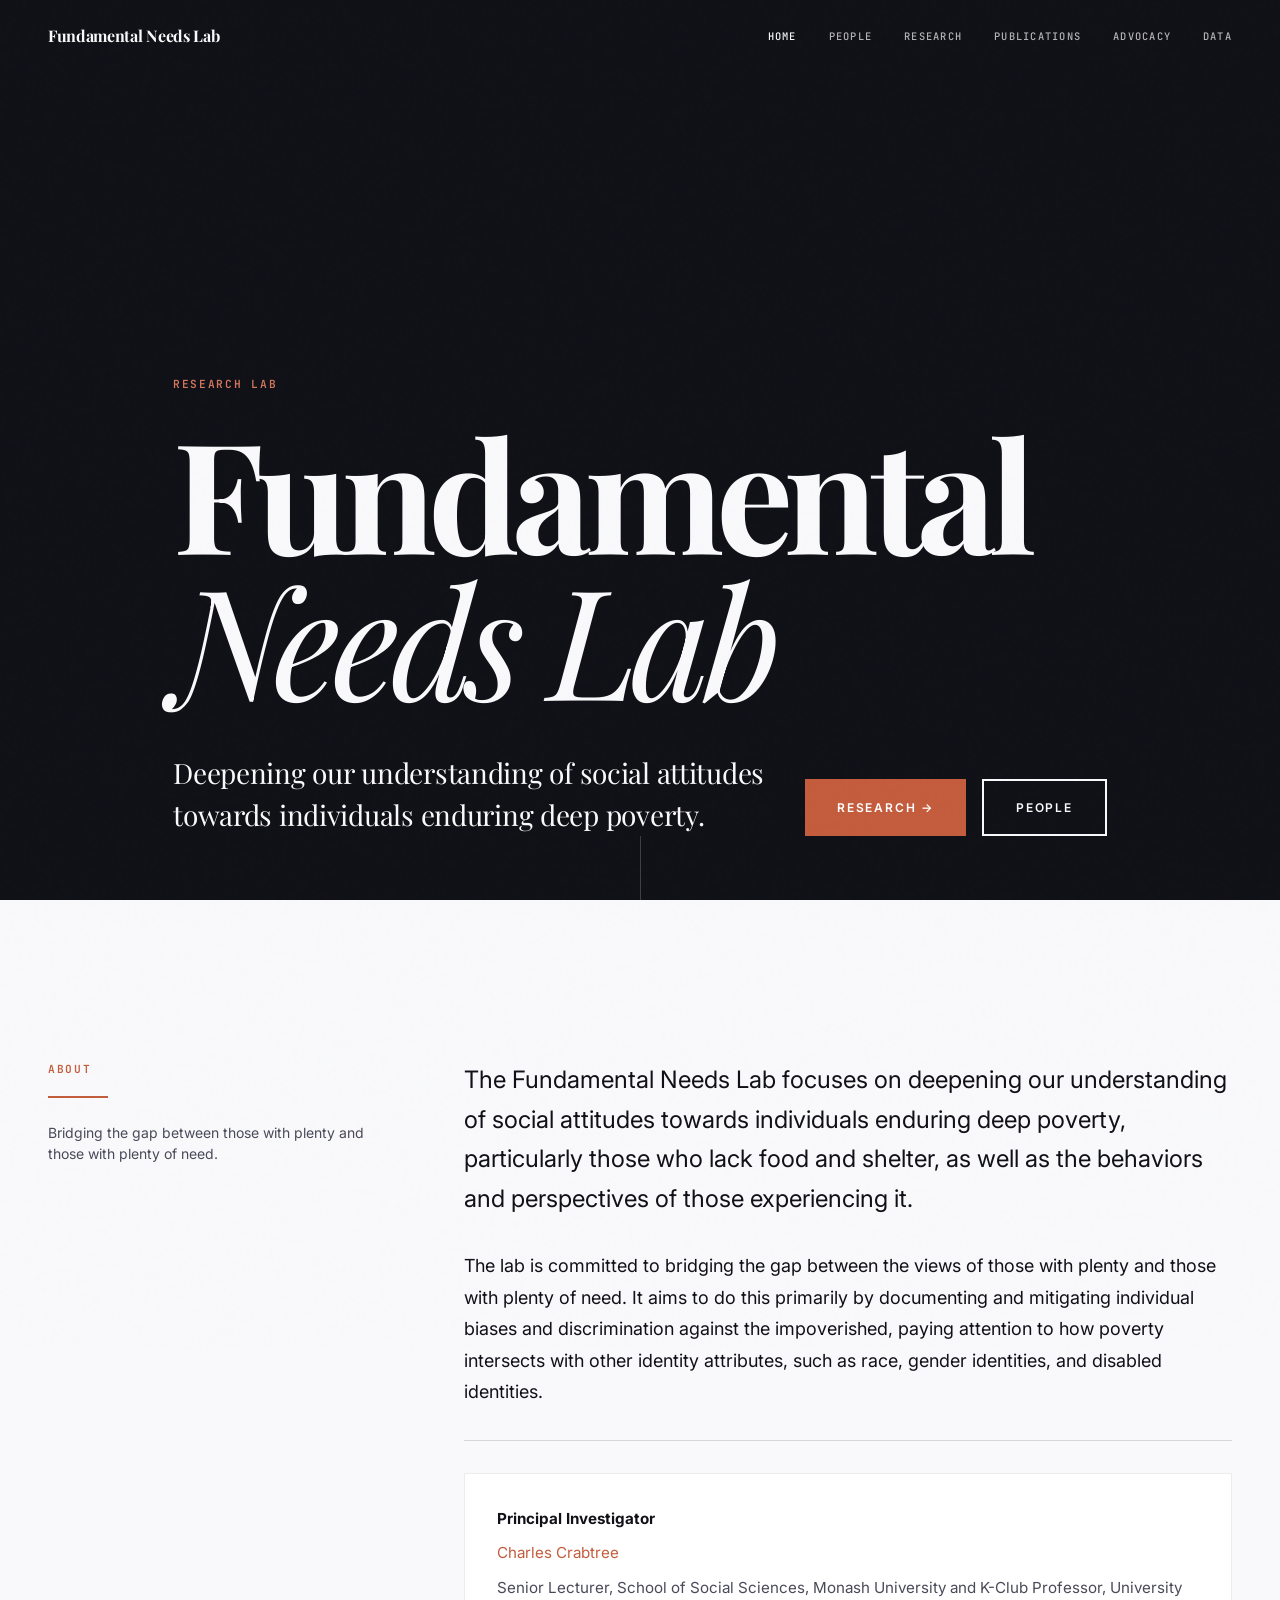
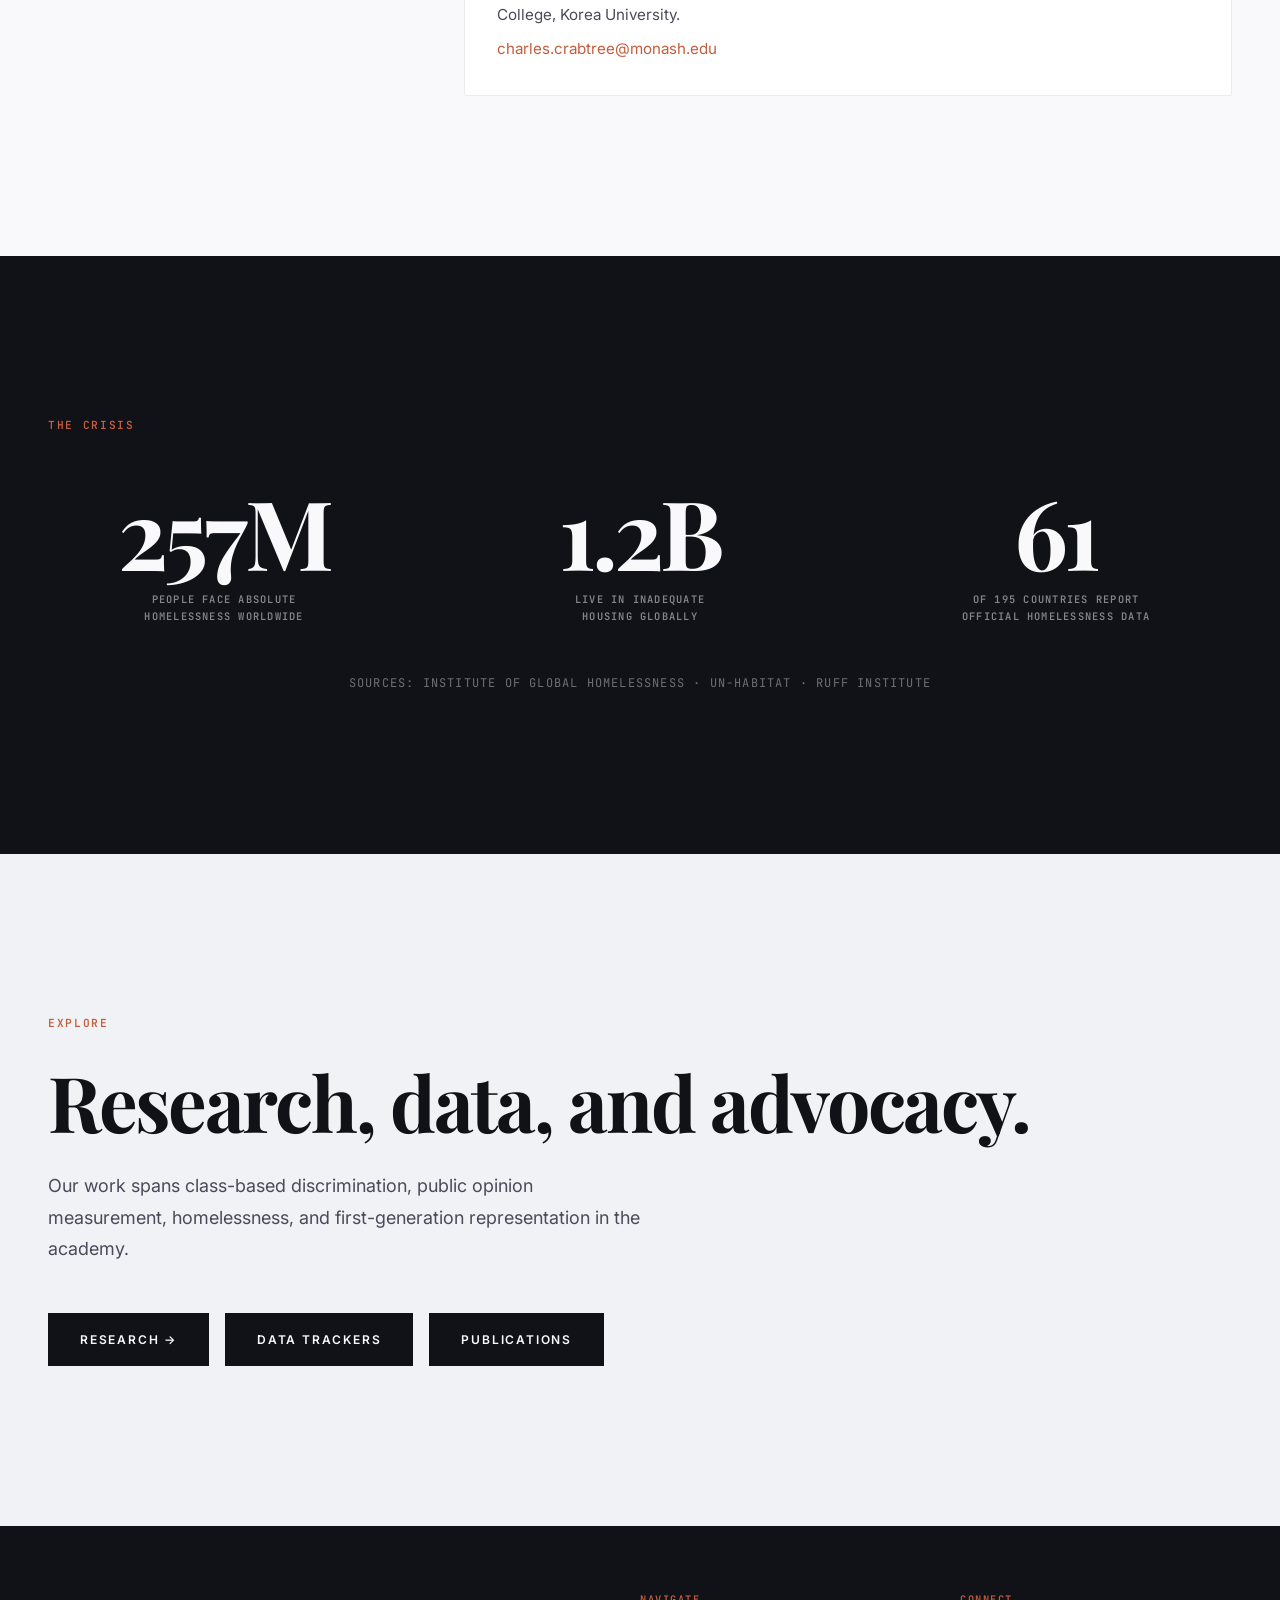
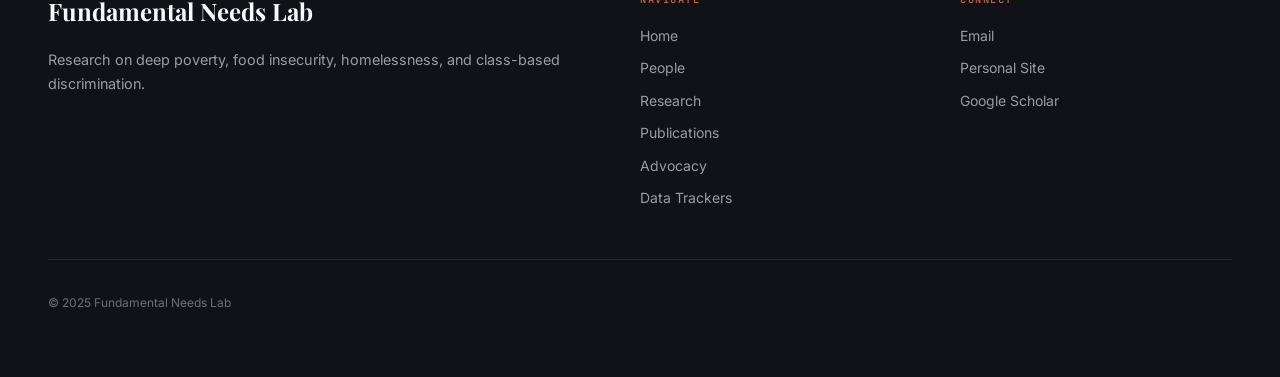
==== index.html @ 330f345f "Add interactive, experiential Readymag-style behavior Interactions: - Hero mouse parallax: title tex" ====
<!DOCTYPE html>
<html lang="en">
<head>
    <meta charset="UTF-8">
    <meta name="viewport" content="width=device-width, initial-scale=1.0">
    <title>Fundamental Needs Lab</title>
    <meta name="description" content="The Fundamental Needs Lab studies social attitudes towards individuals enduring deep poverty, focusing on food insecurity, homelessness, and class-based discrimination.">
    <meta property="og:title" content="Fundamental Needs Lab">
    <meta property="og:description" content="Research on deep poverty, food insecurity, homelessness, and class-based discrimination.">
    <meta property="og:type" content="website">
    <link rel="preconnect" href="https://fonts.googleapis.com">
    <link rel="preconnect" href="https://fonts.gstatic.com" crossorigin>
    <link href="https://fonts.googleapis.com/css2?family=Inter:wght@400;500;600;700&family=JetBrains+Mono:wght@400;500;600&family=Playfair+Display:ital,wght@0,400;0,500;0,600;0,700;1,400;1,700&display=swap" rel="stylesheet">
    <link rel="stylesheet" href="styles.css?v=4">
</head>
<body>
    <div class="scroll-progress"></div>
    <div class="grain-overlay" aria-hidden="true"></div>

    <nav class="nav nav--transparent">
        <div class="nav-inner">
            <a href="index.html" class="nav-logo">Fundamental Needs Lab</a>
            <div class="nav-links">
                <a href="index.html" class="nav-link">Home</a>
                <a href="people.html" class="nav-link">People</a>
                <a href="research.html" class="nav-link">Research</a>
                <a href="publications.html" class="nav-link">Publications</a>
                <a href="advocacy.html" class="nav-link">Advocacy</a>
                <a href="data.html" class="nav-link">Data</a>
            </div>
            <button class="nav-toggle" aria-label="Toggle navigation">
                <span></span><span></span><span></span>
            </button>
        </div>
    </nav>

    <div class="mobile-menu" aria-hidden="true">
        <button class="mobile-menu-close" aria-label="Close menu">
            <svg width="28" height="28" viewBox="0 0 24 24" fill="none" stroke="currentColor" stroke-width="2"><path d="M18 6L6 18M6 6l12 12"/></svg>
        </button>
        <a href="index.html">Home</a>
        <a href="people.html">People</a>
        <a href="research.html">Research</a>
        <a href="publications.html">Publications</a>
        <a href="advocacy.html">Advocacy</a>
        <a href="data.html">Data</a>
    </div>

    <!-- ========== HERO — FULL VIEWPORT DARK ========== -->
    <section class="hero-dark">
        <div class="mc-container">
            <p class="editorial-label">Research Lab</p>
            <h1>
                <span class="editorial-mega" style="display:block;">Fundamental</span>
                <span class="editorial-mega italic" style="display:block;">Needs Lab</span>
            </h1>
            <div class="hero-bottom">
                <p class="editorial-subhead word-reveal">Deepening our understanding of social attitudes towards individuals enduring deep poverty.</p>
                <div class="hero-cta-group">
                    <a href="research.html" class="btn-primary" data-magnetic>Research →</a>
                    <a href="people.html" class="btn-outline-light" data-magnetic>People</a>
                </div>
            </div>
        </div>
        <div class="hero-scroll-line"></div>
    </section>

    <!-- ========== ABOUT ========== -->
    <section class="section-light">
        <div class="mc-container">
            <div class="grid-12">
                <div class="col-4 fade-in">
                    <p class="editorial-label" style="color: var(--terracotta); margin-bottom: 1rem;">About</p>
                    <hr class="editorial-rule-accent" style="margin-bottom: 1.5rem;">
                    <p class="editorial-caption">Bridging the gap between those with plenty and those with plenty of need.</p>
                </div>
                <div class="col-8">
                    <div class="fade-in fade-in-d1">
                        <p class="editorial-body-lg" style="margin-bottom: 2rem;">The Fundamental Needs Lab focuses on deepening our understanding of social attitudes towards individuals enduring deep poverty, particularly those who lack food and shelter, as well as the behaviors and perspectives of those experiencing it.</p>
                    </div>
                    <div class="fade-in fade-in-d2">
                        <p class="editorial-body" style="margin-bottom: 2rem;">The lab is committed to bridging the gap between the views of those with plenty and those with plenty of need. It aims to do this primarily by documenting and mitigating individual biases and discrimination against the impoverished, paying attention to how poverty intersects with other identity attributes, such as race, gender identities, and disabled identities.</p>
                    </div>
                    <div class="fade-in fade-in-d3">
                        <hr class="editorial-rule" style="margin: 2rem 0;">
                    </div>
                    <div class="fade-in fade-in-d3">
                        <div class="contact-card">
                            <p><strong>Principal Investigator</strong></p>
                            <p><a href="https://charlescrabtree.org">Charles Crabtree</a></p>
                            <p>Senior Lecturer, School of Social Sciences, Monash University and K-Club Professor, University College, Korea University.</p>
                            <p style="margin-bottom:0;"><a href="mailto:charles.crabtree@monash.edu">charles.crabtree@monash.edu</a></p>
                        </div>
                    </div>
                </div>
            </div>
        </div>
    </section>

    <!-- ========== THE CRISIS — STATS BANNER ========== -->
    <section class="section-dark">
        <div class="mc-container">
            <div class="fade-in">
                <p class="editorial-label" style="color: var(--terracotta); margin-bottom: 3rem;">The Crisis</p>
            </div>
            <div class="stats-banner">
                <div class="stat-item fade-in">
                    <div class="stat-number" data-counter="330" data-suffix="M">0</div>
                    <div class="stat-label">People face absolute<br>homelessness worldwide</div>
                </div>
                <div class="stat-item fade-in fade-in-d1">
                    <div class="stat-number" data-counter="1.6" data-suffix="B">0</div>
                    <div class="stat-label">Live in inadequate<br>housing globally</div>
                </div>
                <div class="stat-item fade-in fade-in-d2">
                    <div class="stat-number" data-counter="78" data-suffix="">0</div>
                    <div class="stat-label">Of 195 countries report<br>official homelessness data</div>
                </div>
            </div>
            <div class="fade-in fade-in-d3" style="text-align: center; margin-top: 3rem;">
                <p style="color: rgba(249,249,251,0.4); font-size: 0.75rem; font-family: var(--font-mono); letter-spacing: 0.1em; text-transform: uppercase;">Sources: Institute of Global Homelessness · UN-Habitat · Ruff Institute</p>
            </div>
        </div>
    </section>

    <!-- ========== EXPLORE — CTA ========== -->
    <section class="section-cream">
        <div class="mc-container">
            <div class="fade-in">
                <p class="editorial-label" style="color: var(--terracotta); margin-bottom: 2rem;">Explore</p>
                <h2 class="editorial-display" style="color: var(--ink); margin-bottom: 2rem;">Research, data, and advocacy.</h2>
                <p style="color: var(--warm-gray); font-size: 1.125rem; max-width: 600px; margin-bottom: 3rem;">Our work spans class-based discrimination, public opinion measurement, homelessness, and first-generation representation in the academy.</p>
                <div style="display: flex; gap: 1rem; flex-wrap: wrap;">
                    <a href="research.html" class="btn-dark" data-magnetic>Research →</a>
                    <a href="data.html" class="btn-dark" data-magnetic>Data Trackers</a>
                    <a href="publications.html" class="btn-dark" data-magnetic>Publications</a>
                </div>
            </div>
        </div>
    </section>

    <!-- ========== FOOTER ========== -->
    <footer class="footer">
        <div class="footer-inner">
            <div class="footer-grid">
                <div class="footer-brand-block">
                    <h3>Fundamental Needs Lab</h3>
                    <p>Research on deep poverty, food insecurity, homelessness, and class-based discrimination.</p>
                </div>
                <div>
                    <p class="footer-section-label">Navigate</p>
                    <div class="footer-links">
                        <a href="index.html">Home</a>
                        <a href="people.html">People</a>
                        <a href="research.html">Research</a>
                        <a href="publications.html">Publications</a>
                        <a href="advocacy.html">Advocacy</a>
                        <a href="data.html">Data Trackers</a>
                    </div>
                </div>
                <div>
                    <p class="footer-section-label">Connect</p>
                    <div class="footer-links">
                        <a href="mailto:charles.crabtree@monash.edu">Email</a>
                        <a href="https://charlescrabtree.org" target="_blank">Personal Site</a>
                        <a href="https://scholar.google.com/citations?user=FJHX9LAAAAAJ&hl=en" target="_blank">Google Scholar</a>
                    </div>
                </div>
            </div>
            <hr class="footer-divider">
            <div class="footer-bottom">
                <p>&copy; 2025 Fundamental Needs Lab</p>
            </div>
        </div>
    </footer>

    <script src="script.js?v=4"></script>
</body>
</html>
---- styles.css ----
/* ========================================
   Fundamental Needs Lab
   Editorial "quiet luxury" design system
   ======================================== */

:root {
    /* Palette */
    --ink: #111118;
    --ink-light: #1c1c28;
    --parchment: #f9f9fb;
    --cream: #f1f2f5;
    --terracotta: #c45d3e;
    --terracotta-dark: #a84d32;
    --terracotta-light: #d4775e;
    --warm-gray: #4a4a5a;
    --warm-gray-light: #6b6b7e;
    --warm-gray-dark: #3a3a4a;
    --white: #ffffff;
    --border: rgba(17, 17, 24, 0.08);
    --border-light: rgba(17, 17, 24, 0.05);

    /* Fonts */
    --font-serif: 'Playfair Display', Georgia, serif;
    --font-sans: 'Inter', system-ui, sans-serif;
    --font-mono: 'JetBrains Mono', 'SF Mono', monospace;

    /* Layout */
    --max-width: 1400px;
    --narrow-width: 900px;
    --nav-height: 72px;
}

/* ========================================
   Reset & Base
   ======================================== */
*, *::before, *::after { box-sizing: border-box; margin: 0; padding: 0; }
html {
    font-size: 16px;
    scroll-behavior: smooth;
    -webkit-font-smoothing: antialiased;
    -moz-osx-font-smoothing: grayscale;
}

body {
    font-family: var(--font-sans);
    font-size: 1rem;
    line-height: 1.75;
    color: var(--ink);
    background: var(--parchment);
    overflow-x: hidden;
}

::selection {
    background: var(--terracotta);
    color: var(--white);
}

a {
    color: inherit;
    text-decoration: none;
    transition: color 0.2s ease;
}

*:focus-visible {
    outline: 2px solid var(--terracotta);
    outline-offset: 2px;
}

img { max-width: 100%; height: auto; }

/* ========================================
   Grain Overlay
   ======================================== */
.grain-overlay {
    position: fixed;
    inset: -50%;
    width: 200%;
    height: 200%;
    background-image: url("data:image/svg+xml,%3Csvg viewBox='0 0 256 256' xmlns='http://www.w3.org/2000/svg'%3E%3Cfilter id='noise'%3E%3CfeTurbulence type='fractalNoise' baseFrequency='0.9' numOctaves='4' stitchTiles='stitch'/%3E%3C/filter%3E%3Crect width='100%25' height='100%25' filter='url(%23noise)' opacity='0.04'/%3E%3C/svg%3E");
    pointer-events: none;
    z-index: 9999;
    opacity: 0.12;
    animation: grain 0.5s steps(10) infinite;
}

@keyframes grain {
    0%, 100% { transform: translate(0, 0); }
    10% { transform: translate(-5%, -10%); }
    20% { transform: translate(-15%, 5%); }
    30% { transform: translate(7%, -25%); }
    40% { transform: translate(-5%, 25%); }
    50% { transform: translate(-15%, 10%); }
    60% { transform: translate(15%, 0%); }
    70% { transform: translate(0%, 15%); }
    80% { transform: translate(3%, 35%); }
    90% { transform: translate(-10%, 10%); }
}

/* ========================================
   Editorial Typography
   ======================================== */
.editorial-mega {
    font-family: var(--font-serif);
    font-size: clamp(4rem, 12vw, 12rem);
    font-weight: 700;
    line-height: 0.85;
    letter-spacing: -0.05em;
}

.editorial-display {
    font-family: var(--font-serif);
    font-size: clamp(2.5rem, 6vw, 5rem);
    font-weight: 700;
    line-height: 0.95;
    letter-spacing: -0.03em;
}

.editorial-headline {
    font-family: var(--font-serif);
    font-size: clamp(2rem, 4vw, 3.5rem);
    font-weight: 700;
    line-height: 1.1;
    letter-spacing: -0.025em;
}

.editorial-subhead {
    font-family: var(--font-serif);
    font-size: clamp(1.25rem, 2.5vw, 1.75rem);
    font-weight: 400;
    line-height: 1.5;
    letter-spacing: -0.01em;
}

.editorial-body {
    font-size: 1.125rem;
    line-height: 1.75;
    color: var(--ink);
}

.editorial-body-lg {
    font-size: clamp(1.25rem, 2vw, 1.5rem);
    line-height: 1.65;
    color: var(--ink);
}

.editorial-label {
    font-family: var(--font-mono);
    font-size: 0.7rem;
    font-weight: 600;
    letter-spacing: 0.15em;
    text-transform: uppercase;
}

.editorial-caption {
    font-size: 0.875rem;
    line-height: 1.5;
    color: var(--warm-gray);
}

/* Inline links in body text */
.editorial-body a,
.editorial-body-lg a,
.prose-content a {
    color: var(--terracotta);
    text-decoration: none;
    transition: color 0.2s ease, text-decoration 0.2s ease;
}
.editorial-body a:hover,
.editorial-body-lg a:hover,
.prose-content a:hover {
    color: var(--terracotta-dark);
    text-decoration: underline;
    text-underline-offset: 3px;
    text-decoration-thickness: 1px;
}

/* ========================================
   Dividers
   ======================================== */
.editorial-rule {
    border: none;
    height: 1px;
    background: currentColor;
    opacity: 0.15;
}

.editorial-rule-accent {
    border: none;
    height: 2px;
    background: var(--terracotta);
    width: 60px;
    transform-origin: left;
}
.editorial-rule-accent.fade-in {
    transform: scaleX(0);
}
.editorial-rule-accent.fade-in.visible {
    transform: scaleX(1);
    transition: transform 1s cubic-bezier(0.25, 0.1, 0.25, 1);
}

/* ========================================
   Hover Line Effect
   ======================================== */
.hover-line {
    position: relative;
    display: inline-block;
}
.hover-line::after {
    content: '';
    position: absolute;
    bottom: -2px;
    left: 0;
    width: 100%;
    height: 2px;
    background: var(--terracotta);
    transform: scaleX(0);
    transform-origin: right;
    transition: transform 0.4s cubic-bezier(0.25, 0.1, 0.25, 1);
}
.hover-line:hover::after {
    transform: scaleX(1);
    transform-origin: left;
}

/* ========================================
   Containers
   ======================================== */
.mc-container {
    max-width: var(--max-width);
    margin-left: auto;
    margin-right: auto;
    padding-left: 3rem;
    padding-right: 3rem;
}

.mc-narrow {
    max-width: var(--narrow-width);
    margin-left: auto;
    margin-right: auto;
    padding-left: 3rem;
    padding-right: 3rem;
}

@media (max-width: 640px) {
    .mc-container, .mc-narrow {
        padding-left: 1.5rem;
        padding-right: 1.5rem;
    }
}

/* ========================================
   Navigation
   ======================================== */
.nav {
    position: fixed;
    top: 0; left: 0; right: 0;
    z-index: 1000;
    transition: all 0.3s ease;
    height: var(--nav-height);
}

.nav--transparent {
    background: transparent;
}

.nav--solid {
    background: rgba(249, 249, 251, 0.95);
    backdrop-filter: blur(8px);
    -webkit-backdrop-filter: blur(8px);
    box-shadow: 0 1px 0 rgba(17, 17, 24, 0.08);
}

.nav-inner {
    max-width: var(--max-width);
    height: 100%;
    margin: 0 auto;
    padding: 0 3rem;
    display: flex;
    align-items: center;
    justify-content: space-between;
}

.nav-logo {
    font-family: var(--font-serif);
    font-size: 1rem;
    font-weight: 700;
    text-decoration: none;
    transition: color 0.3s ease;
    letter-spacing: -0.02em;
}

.nav--transparent .nav-logo { color: var(--parchment); }
.nav--solid .nav-logo { color: var(--ink); }
.nav-logo:hover { opacity: 0.8; }

.nav-links {
    display: flex;
    gap: 2rem;
    align-items: center;
}

.nav-link {
    font-family: var(--font-mono);
    font-size: 0.65rem;
    font-weight: 500;
    letter-spacing: 0.12em;
    text-transform: uppercase;
    text-decoration: none;
    transition: color 0.3s ease;
}

.nav--transparent .nav-link { color: rgba(249, 249, 251, 0.7); }
.nav--transparent .nav-link:hover,
.nav--transparent .nav-link.active { color: var(--parchment); }

.nav--solid .nav-link { color: var(--warm-gray); }
.nav--solid .nav-link:hover { color: var(--ink); }
.nav--solid .nav-link.active { color: var(--ink); }

.nav-toggle {
    display: none;
    flex-direction: column;
    gap: 5px;
    padding: 8px;
    background: none;
    border: none;
    cursor: pointer;
}
.nav-toggle span {
    display: block;
    width: 22px;
    height: 2px;
    transition: all 0.3s ease;
}
.nav--transparent .nav-toggle span { background: var(--parchment); }
.nav--solid .nav-toggle span { background: var(--ink); }

/* Mobile menu — full screen overlay */
.mobile-menu {
    position: fixed;
    inset: 0;
    z-index: 10000;
    background: var(--ink);
    display: flex;
    flex-direction: column;
    justify-content: center;
    padding: 3rem;
    opacity: 0;
    visibility: hidden;
    transition: opacity 0.3s ease, visibility 0.3s ease;
}
.mobile-menu.open {
    opacity: 1;
    visibility: visible;
}
.mobile-menu a {
    font-family: var(--font-serif);
    font-size: 2.5rem;
    font-weight: 700;
    color: var(--parchment);
    text-decoration: none;
    padding: 0.5rem 0;
    transition: color 0.2s ease;
    display: block;
}
.mobile-menu a:hover,
.mobile-menu a.active { color: var(--terracotta); }

.mobile-menu-close {
    position: absolute;
    top: 1.5rem;
    right: 1.5rem;
    background: none;
    border: none;
    color: var(--parchment);
    cursor: pointer;
    padding: 8px;
}

@media (max-width: 768px) {
    .nav-links { display: none; }
    .nav-toggle { display: flex; }
    .nav-inner { padding: 0 1.5rem; }
}

/* ========================================
   Dark Hero (Homepage)
   ======================================== */
.hero-dark {
    position: relative;
    min-height: 100vh;
    display: flex;
    flex-direction: column;
    justify-content: flex-end;
    background: var(--ink);
    overflow: hidden;
    padding-bottom: 4rem;
}

.hero-dark .mc-container { position: relative; z-index: 1; }
.hero-dark .editorial-label { color: var(--terracotta-light); margin-bottom: 2rem; }
.hero-dark .editorial-mega { color: var(--parchment); margin-bottom: 1rem; }
.hero-dark .editorial-mega.italic { font-style: italic; font-weight: 400; margin-bottom: 3rem; }
.hero-dark .editorial-subhead { color: var(--parchment); max-width: 600px; }

.hero-bottom {
    display: flex;
    flex-direction: column;
    gap: 2rem;
    margin-top: 3rem;
}
@media (min-width: 768px) {
    .hero-bottom {
        flex-direction: row;
        align-items: flex-end;
        justify-content: space-between;
    }
}

.hero-cta-group { display: flex; gap: 1rem; flex-wrap: wrap; }

.hero-scroll-line {
    position: absolute;
    bottom: 0;
    left: 50%;
    width: 1px;
    height: 64px;
    background: rgba(249, 249, 251, 0.2);
}

/* ========================================
   Buttons
   ======================================== */
.btn-primary {
    display: inline-flex;
    align-items: center;
    gap: 0.5rem;
    padding: 1rem 2rem;
    background: var(--terracotta);
    color: var(--white);
    font-family: var(--font-sans);
    font-weight: 600;
    font-size: 0.75rem;
    letter-spacing: 0.15em;
    text-transform: uppercase;
    text-decoration: none;
    border: none;
    cursor: pointer;
    transition: all 0.3s ease;
}
.btn-primary:hover { background: var(--terracotta-dark); color: var(--white); }

.btn-outline-light {
    display: inline-flex;
    align-items: center;
    gap: 0.5rem;
    padding: 1rem 2rem;
    background: transparent;
    color: var(--parchment);
    font-family: var(--font-sans);
    font-weight: 600;
    font-size: 0.75rem;
    letter-spacing: 0.15em;
    text-transform: uppercase;
    text-decoration: none;
    border: 2px solid var(--parchment);
    cursor: pointer;
    transition: all 0.3s ease;
}
.btn-outline-light:hover { background: var(--parchment); color: var(--ink); }

.btn-dark {
    display: inline-flex;
    align-items: center;
    gap: 0.5rem;
    padding: 1rem 2rem;
    background: var(--ink);
    color: var(--parchment);
    font-family: var(--font-sans);
    font-weight: 600;
    font-size: 0.75rem;
    letter-spacing: 0.15em;
    text-transform: uppercase;
    text-decoration: none;
    border: none;
    cursor: pointer;
    transition: all 0.3s ease;
}
.btn-dark:hover { background: var(--ink-light); color: var(--parchment); }

/* ========================================
   Sections
   ======================================== */
.section-light { padding: 7rem 0; }
.section-cream { padding: 7rem 0; background: var(--cream); }
.section-dark { padding: 7rem 0; background: var(--ink); color: var(--parchment); }

@media (min-width: 768px) {
    .section-light, .section-cream, .section-dark { padding: 10rem 0; }
}

/* Asymmetric grid */
.grid-12 { display: grid; gap: 3rem; }
@media (min-width: 768px) {
    .grid-12 {
        grid-template-columns: repeat(12, 1fr);
        gap: 4rem;
    }
    .col-4 { grid-column: span 4; }
    .col-5 { grid-column: span 5; }
    .col-7 { grid-column: span 7; }
    .col-8 { grid-column: span 8; }
    .col-12 { grid-column: span 12; }
}

/* ========================================
   Inner Page Hero
   ======================================== */
.page-hero {
    padding-top: calc(var(--nav-height) + 5rem);
    padding-bottom: 3rem;
}

.page-hero .editorial-label { margin-bottom: 1rem; }
.page-hero .editorial-headline { margin-bottom: 1.5rem; max-width: 800px; }

/* ========================================
   People
   ======================================== */
.people-grid {
    display: grid;
    grid-template-columns: repeat(auto-fill, minmax(300px, 1fr));
    gap: 2rem;
    margin-top: 2rem;
}

.person-card {
    text-align: center;
    padding: 2.5rem 2rem;
    border: none;
    border-radius: 0;
    transition: all 0.4s cubic-bezier(0.25, 0.1, 0.25, 1);
    background: transparent;
}
.person-card:hover { transform: scale(1.02); }

.person-card img {
    width: 140px;
    height: 140px;
    object-fit: cover;
    border-radius: 50%;
    margin-bottom: 1.5rem;
    filter: grayscale(30%);
    transition: filter 0.4s ease, transform 0.4s ease;
}
.person-card:hover img { filter: grayscale(0%); transform: scale(1.05); }

.person-card h3 {
    font-family: var(--font-serif);
    font-size: 1.25rem;
    font-weight: 700;
    margin-bottom: 0.35rem;
    color: var(--ink);
}

.person-card .role {
    font-family: var(--font-mono);
    font-size: 0.65rem;
    font-weight: 600;
    letter-spacing: 0.15em;
    text-transform: uppercase;
    color: var(--terracotta);
    margin-bottom: 1rem;
}

.person-card p {
    font-size: 0.9rem;
    line-height: 1.7;
    color: var(--warm-gray);
}

.alumni-label { margin-top: 5rem; margin-bottom: 1rem; }

/* ========================================
   Research & Papers
   ======================================== */
.research-area { margin-bottom: 4rem; }

.research-area h3 {
    font-family: var(--font-serif);
    font-size: 1.35rem;
    font-weight: 700;
    margin-bottom: 1.5rem;
    color: var(--ink);
}

.paper-list { list-style: none; padding: 0; }

.paper-list li {
    padding: 1rem 0;
    border-bottom: 1px solid var(--border);
    font-size: 0.95rem;
    line-height: 1.7;
    color: var(--warm-gray);
    transition: padding-left 0.3s ease;
}
.paper-list li:hover { padding-left: 0.5rem; }
.paper-list li:last-child { border-bottom: none; }
.paper-list li strong { color: var(--ink); font-weight: 600; }
.paper-list li a {
    color: var(--terracotta);
    text-decoration: none;
}
.paper-list li a:hover {
    color: var(--terracotta-dark);
    text-decoration: underline;
    text-underline-offset: 3px;
    text-decoration-thickness: 1px;
}
.paper-list li em { color: var(--ink); }

.research-figure { margin: 2.5rem 0; text-align: center; }
.research-figure img {
    max-width: 100%;
    border: 1px solid var(--border);
    border-radius: 2px;
    transition: border-color 0.3s ease;
}
.research-figure img:hover { border-color: rgba(196, 93, 62, 0.3); }
.research-figure figcaption {
    font-size: 0.8rem;
    color: var(--warm-gray-light);
    margin-top: 1rem;
    font-style: italic;
}

/* ========================================
   Publications
   ======================================== */
.pub-entry { padding: 1.5rem 0; border-bottom: 1px solid var(--border); }
.pub-entry:last-child { border-bottom: none; }
.pub-entry p {
    font-size: 0.95rem;
    line-height: 1.7;
    color: var(--warm-gray);
    margin-bottom: 0.35rem;
}
.pub-entry p strong { color: var(--ink); }
.pub-entry a {
    color: var(--terracotta);
    text-decoration: none;
}
.pub-entry a:hover {
    color: var(--terracotta-dark);
    text-decoration: underline;
    text-underline-offset: 3px;
}

/* ========================================
   Stats Banner (homepage)
   ======================================== */
.stats-banner {
    display: grid;
    gap: 3rem;
}
@media (min-width: 768px) {
    .stats-banner {
        grid-template-columns: repeat(3, 1fr);
        gap: 4rem;
    }
}
.stat-item { text-align: center; }
.stat-number {
    font-family: var(--font-serif);
    font-size: clamp(3rem, 8vw, 6rem);
    font-weight: 700;
    line-height: 1;
    letter-spacing: -0.04em;
    color: var(--parchment);
    margin-bottom: 0.75rem;
}
.stat-label {
    font-family: var(--font-mono);
    font-size: 0.65rem;
    font-weight: 600;
    letter-spacing: 0.12em;
    text-transform: uppercase;
    color: rgba(249, 249, 251, 0.5);
    line-height: 1.6;
}

/* ========================================
   Research Oversized Numerals
   ======================================== */
.research-num {
    display: flex;
    align-items: flex-start;
    gap: 1.5rem;
    margin-bottom: 1.5rem;
}
.research-num-digit {
    font-family: var(--font-serif);
    font-size: clamp(3rem, 6vw, 5rem);
    font-weight: 700;
    line-height: 1;
    color: rgba(17, 17, 24, 0.06);
    flex-shrink: 0;
    letter-spacing: -0.03em;
    transition: color 0.3s ease;
}
.research-area:hover .research-num-digit {
    color: rgba(196, 93, 62, 0.15);
}
.research-num-title {
    font-family: var(--font-serif);
    font-size: 1.25rem;
    font-weight: 700;
    color: var(--ink);
    padding-top: 0.75rem;
}
.pub-journal { font-style: italic; color: var(--ink) !important; }
.pub-doi { font-size: 0.8rem !important; color: var(--warm-gray-light) !important; }

/* ========================================
   Content Prose
   ======================================== */
.prose-content p {
    font-size: 1.125rem;
    line-height: 1.75;
    color: var(--ink);
    margin-bottom: 1.5rem;
}
.prose-content strong { color: var(--ink); font-weight: 600; }

.note {
    font-size: 0.85rem;
    color: var(--warm-gray-light);
    font-style: italic;
    margin-bottom: 2rem;
}

/* ========================================
   Contact Card
   ======================================== */
.contact-card {
    border: 1px solid var(--border);
    border-radius: 2px;
    padding: 2rem;
    background: var(--white);
}
.contact-card p {
    font-size: 0.95rem;
    margin-bottom: 0.5rem;
    color: var(--warm-gray);
}
.contact-card strong { color: var(--ink); }
.contact-card a {
    color: var(--terracotta);
    text-decoration: none;
}
.contact-card a:hover {
    color: var(--terracotta-dark);
    text-decoration: underline;
    text-underline-offset: 3px;
}

/* ========================================
   Data Trackers
   ======================================== */
.tracker-tabs {
    display: flex;
    gap: 0;
    border-bottom: 1px solid var(--border);
    margin-bottom: 3rem;
}

.tracker-tab {
    padding: 1rem 1.5rem;
    font-family: var(--font-mono);
    font-size: 0.7rem;
    font-weight: 600;
    letter-spacing: 0.15em;
    text-transform: uppercase;
    color: var(--warm-gray-light);
    background: none;
    border: none;
    border-bottom: 2px solid transparent;
    margin-bottom: -1px;
    cursor: pointer;
    transition: all 0.2s ease;
}
.tracker-tab:hover { color: var(--ink); }
.tracker-tab.active { color: var(--terracotta); border-bottom-color: var(--terracotta); }

.tracker-panel { display: none; }
.tracker-panel.active { display: block; }

.tracker-explainer {
    font-size: 1rem;
    line-height: 1.75;
    color: var(--warm-gray);
    margin-bottom: 2rem;
    max-width: 800px;
}

.map-container {
    width: 100%;
    height: 450px;
    border-radius: 2px;
    border: 1px solid var(--border);
    margin-bottom: 2rem;
    background: var(--cream);
}

.year-slider-wrap { display: flex; align-items: center; gap: 1rem; margin-bottom: 2rem; }
.year-slider-wrap label {
    font-family: var(--font-mono);
    font-size: 0.7rem;
    font-weight: 600;
    letter-spacing: 0.1em;
    text-transform: uppercase;
    color: var(--warm-gray);
    white-space: nowrap;
}
.year-slider-wrap input[type="range"] { flex: 1; accent-color: var(--terracotta); }
.year-slider-wrap .year-value {
    font-family: var(--font-mono);
    font-size: 0.85rem;
    font-weight: 700;
    color: var(--terracotta);
    min-width: 3rem;
    text-align: center;
}

.data-table-wrap { overflow-x: auto; margin-bottom: 2rem; }
.data-table { width: 100%; border-collapse: collapse; font-size: 0.85rem; }
.data-table th {
    text-align: left;
    padding: 0.75rem 1rem;
    border-bottom: 2px solid var(--border);
    font-family: var(--font-mono);
    font-size: 0.65rem;
    font-weight: 600;
    letter-spacing: 0.1em;
    text-transform: uppercase;
    color: var(--warm-gray);
    cursor: pointer;
    user-select: none;
    white-space: nowrap;
}
.data-table th:hover { color: var(--terracotta); }
.data-table th .sort-arrow { font-size: 0.6rem; margin-left: 0.25rem; }
.data-table td { padding: 0.6rem 1rem; border-bottom: 1px solid var(--border-light); color: var(--warm-gray); }
.data-table tr:hover td { background: rgba(196, 93, 62, 0.04); }

.table-search {
    width: 100%;
    max-width: 320px;
    padding: 0.6rem 1rem;
    border: 1px solid var(--border);
    border-radius: 2px;
    font-size: 0.85rem;
    font-family: var(--font-sans);
    margin-bottom: 1.5rem;
    background: var(--white);
    transition: border-color 0.2s ease;
}
.table-search:focus { outline: none; border-color: var(--terracotta); }

.caveats {
    border: 1px solid var(--border);
    border-left: 3px solid var(--terracotta);
    padding: 1.5rem 2rem;
    border-radius: 0 2px 2px 0;
    margin: 2rem 0;
    background: var(--white);
}
.caveats h4 {
    font-family: var(--font-mono);
    font-size: 0.7rem;
    font-weight: 600;
    letter-spacing: 0.12em;
    text-transform: uppercase;
    color: var(--terracotta);
    margin-bottom: 0.75rem;
}
.caveats p, .caveats ul { font-size: 0.875rem; line-height: 1.7; color: var(--warm-gray); margin-bottom: 0.5rem; }
.caveats ul { padding-left: 1.25rem; }
.caveats li { margin-bottom: 0.35rem; }
.caveats a { color: var(--terracotta); text-decoration: underline; text-underline-offset: 2px; }

.data-source { font-size: 0.8rem; color: var(--warm-gray-light); margin-top: 1.5rem; }
.data-source a { color: var(--terracotta); text-decoration: underline; text-underline-offset: 2px; }

.loading { text-align: center; padding: 3rem; color: var(--warm-gray-light); font-size: 0.9rem; }
.loading::after {
    content: '';
    display: block;
    width: 24px;
    height: 24px;
    margin: 1rem auto 0;
    border: 2px solid var(--border);
    border-top-color: var(--terracotta);
    border-radius: 50%;
    animation: spin 0.8s linear infinite;
}
@keyframes spin { to { transform: rotate(360deg); } }

.bar-chart { margin: 2rem 0; }
.bar-row { display: flex; align-items: center; margin-bottom: 0.5rem; font-size: 0.8rem; }
.bar-label {
    width: 160px; text-align: right; padding-right: 0.75rem;
    color: var(--warm-gray); white-space: nowrap; overflow: hidden;
    text-overflow: ellipsis; flex-shrink: 0;
}
.bar-track {
    flex: 1; height: 20px; background: var(--cream);
    border: 1px solid var(--border-light); border-radius: 2px; overflow: hidden;
}
.bar-fill {
    height: 100%; background: linear-gradient(90deg, var(--terracotta), var(--terracotta-light));
    border-radius: 2px; transition: width 0.5s ease; min-width: 2px;
}
.bar-value { width: 60px; padding-left: 0.5rem; color: var(--warm-gray-light); font-size: 0.75rem; flex-shrink: 0; }

/* ========================================
   Footer — Dark
   ======================================== */
.footer {
    background: var(--ink);
    color: rgba(249, 249, 251, 0.7);
    padding: 4rem 0;
}
.footer-inner {
    max-width: var(--max-width);
    margin: 0 auto;
    padding: 0 3rem;
}

.footer-grid {
    display: grid;
    grid-template-columns: 1fr;
    gap: 3rem;
    margin-bottom: 3rem;
}
@media (min-width: 768px) {
    .footer-grid { grid-template-columns: 2fr 1fr 1fr; }
}

.footer-brand-block h3 {
    font-family: var(--font-serif);
    font-size: 1.5rem;
    font-weight: 700;
    color: var(--parchment);
    margin-bottom: 1rem;
}
.footer-brand-block p {
    font-size: 0.9rem;
    line-height: 1.65;
    color: rgba(249, 249, 251, 0.6);
}

.footer-section-label {
    font-family: var(--font-mono);
    font-size: 0.65rem;
    font-weight: 600;
    letter-spacing: 0.15em;
    text-transform: uppercase;
    color: var(--terracotta);
    margin-bottom: 1rem;
}

.footer-links { display: flex; flex-direction: column; gap: 0.5rem; }
.footer-links a {
    font-size: 0.875rem;
    color: rgba(249, 249, 251, 0.6);
    text-decoration: none;
    transition: color 0.2s ease;
}
.footer-links a:hover { color: var(--parchment); }

.footer-divider {
    border: none;
    height: 1px;
    background: rgba(249, 249, 251, 0.1);
    margin-bottom: 2rem;
}

.footer-bottom {
    display: flex;
    flex-direction: column;
    gap: 0.75rem;
    align-items: center;
    text-align: center;
    font-size: 0.75rem;
    color: rgba(249, 249, 251, 0.4);
}
@media (min-width: 768px) {
    .footer-bottom { flex-direction: row; justify-content: space-between; text-align: left; }
}

/* ========================================
   Scroll Progress Bar
   ======================================== */
.scroll-progress {
    position: fixed;
    top: 0;
    left: 0;
    height: 2px;
    background: var(--terracotta);
    z-index: 10001;
    width: 0%;
    transition: none;
}

/* ========================================
   Scroll Animations — Spring Physics
   ======================================== */
.fade-in {
    opacity: 0;
    transform: translateY(40px);
    transition: opacity 0.8s cubic-bezier(0.16, 1, 0.3, 1),
                transform 0.8s cubic-bezier(0.34, 1.56, 0.64, 1);
}
.fade-in.visible {
    opacity: 1;
    transform: translateY(0);
}

.fade-in-d1 { transition-delay: 0.08s; }
.fade-in-d2 { transition-delay: 0.16s; }
.fade-in-d3 { transition-delay: 0.24s; }
.fade-in-d4 { transition-delay: 0.32s; }

/* ========================================
   Bouncy Buttons
   ======================================== */
.btn-primary, .btn-outline-light, .btn-dark {
    transition: all 0.4s cubic-bezier(0.34, 1.56, 0.64, 1);
}
.btn-primary:hover {
    transform: translateY(-3px) scale(1.03);
    box-shadow: 0 8px 30px rgba(196, 93, 62, 0.3);
}
.btn-outline-light:hover {
    transform: translateY(-3px) scale(1.03);
}
.btn-dark:hover {
    transform: translateY(-3px) scale(1.03);
}
.btn-primary:active, .btn-outline-light:active, .btn-dark:active {
    transform: translateY(0) scale(0.98);
    transition-duration: 0.1s;
}

/* ========================================
   Interactive Card Tilt (JS-driven)
   ======================================== */
.person-card {
    transform-style: preserve-3d;
    will-change: transform;
}

/* ========================================
   Word Reveal Animation
   ======================================== */
.word-reveal .word {
    display: inline-block;
    opacity: 0;
    transform: translateY(20px);
    transition: opacity 0.5s cubic-bezier(0.16, 1, 0.3, 1),
                transform 0.6s cubic-bezier(0.34, 1.56, 0.64, 1);
}
.word-reveal.visible .word {
    opacity: 1;
    transform: translateY(0);
}

/* ========================================
   Stat Counter Animation
   ======================================== */
.stat-number {
    transition: transform 0.6s cubic-bezier(0.34, 1.56, 0.64, 1);
}
.stat-item:hover .stat-number {
    transform: scale(1.08);
}

/* ========================================
   Nav Link Hover — Bouncy
   ======================================== */
.nav-link {
    transition: color 0.3s ease, transform 0.4s cubic-bezier(0.34, 1.56, 0.64, 1);
}
.nav--solid .nav-link:hover {
    transform: translateY(-2px);
}

/* ========================================
   Footer Link Hover
   ======================================== */
.footer-links a {
    transition: color 0.2s ease, transform 0.3s cubic-bezier(0.34, 1.56, 0.64, 1);
}
.footer-links a:hover {
    transform: translateX(4px);
}

/* ========================================
   Responsive
   ======================================== */
@media (max-width: 768px) {
    .hero-dark { padding-bottom: 3rem; }
    .editorial-mega { font-size: clamp(2.5rem, 14vw, 5rem); }
    .people-grid { grid-template-columns: 1fr; }
    .tracker-tabs { overflow-x: auto; }
    .tracker-tab { padding: 0.75rem 1rem; font-size: 0.6rem; white-space: nowrap; }
    .map-container { height: 300px; }
    .bar-label { width: 100px; font-size: 0.7rem; }
    .footer-inner { padding: 0 1.5rem; }
}

/* Ordered list styling for publications */
.pub-areas {
    margin: 1.5rem 0 2rem 1.5rem;
    color: var(--warm-gray);
    font-size: 0.95rem;
    line-height: 1.8;
}
.pub-areas li { margin-bottom: 0.25rem; }
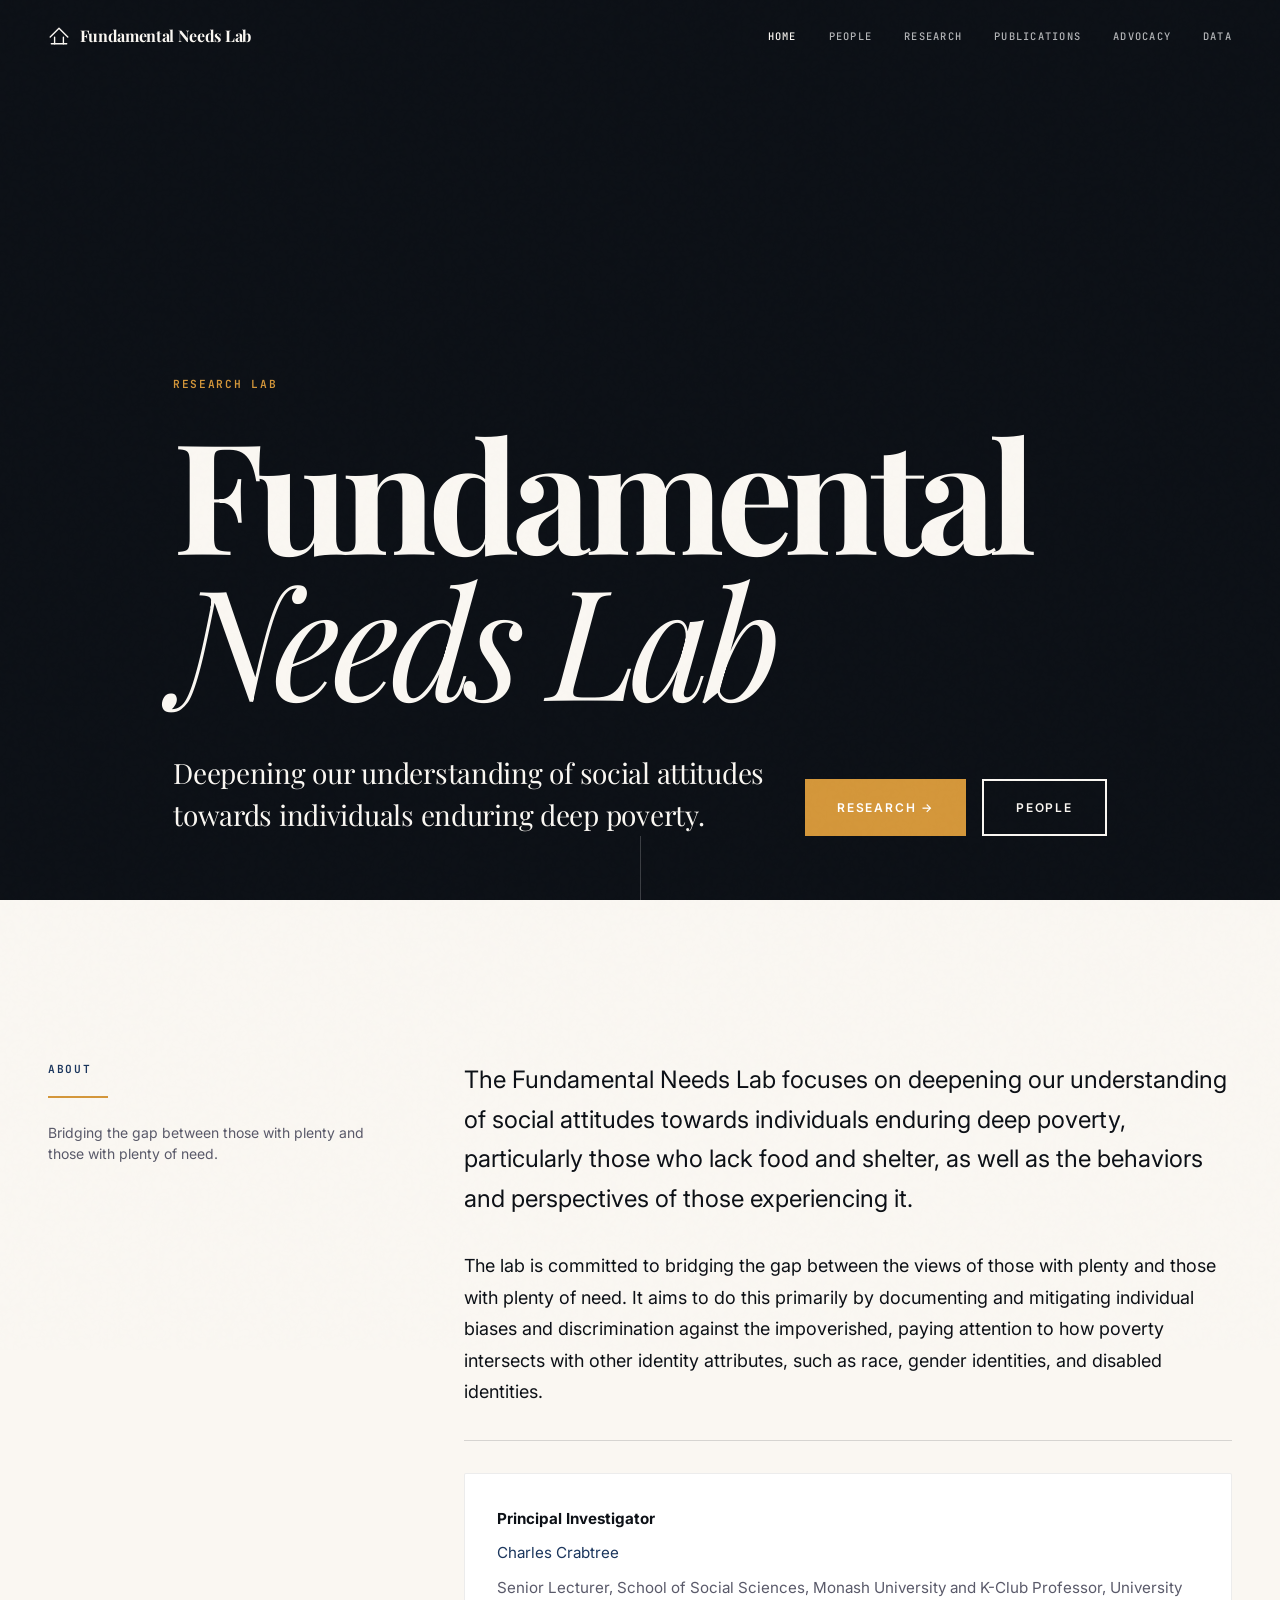
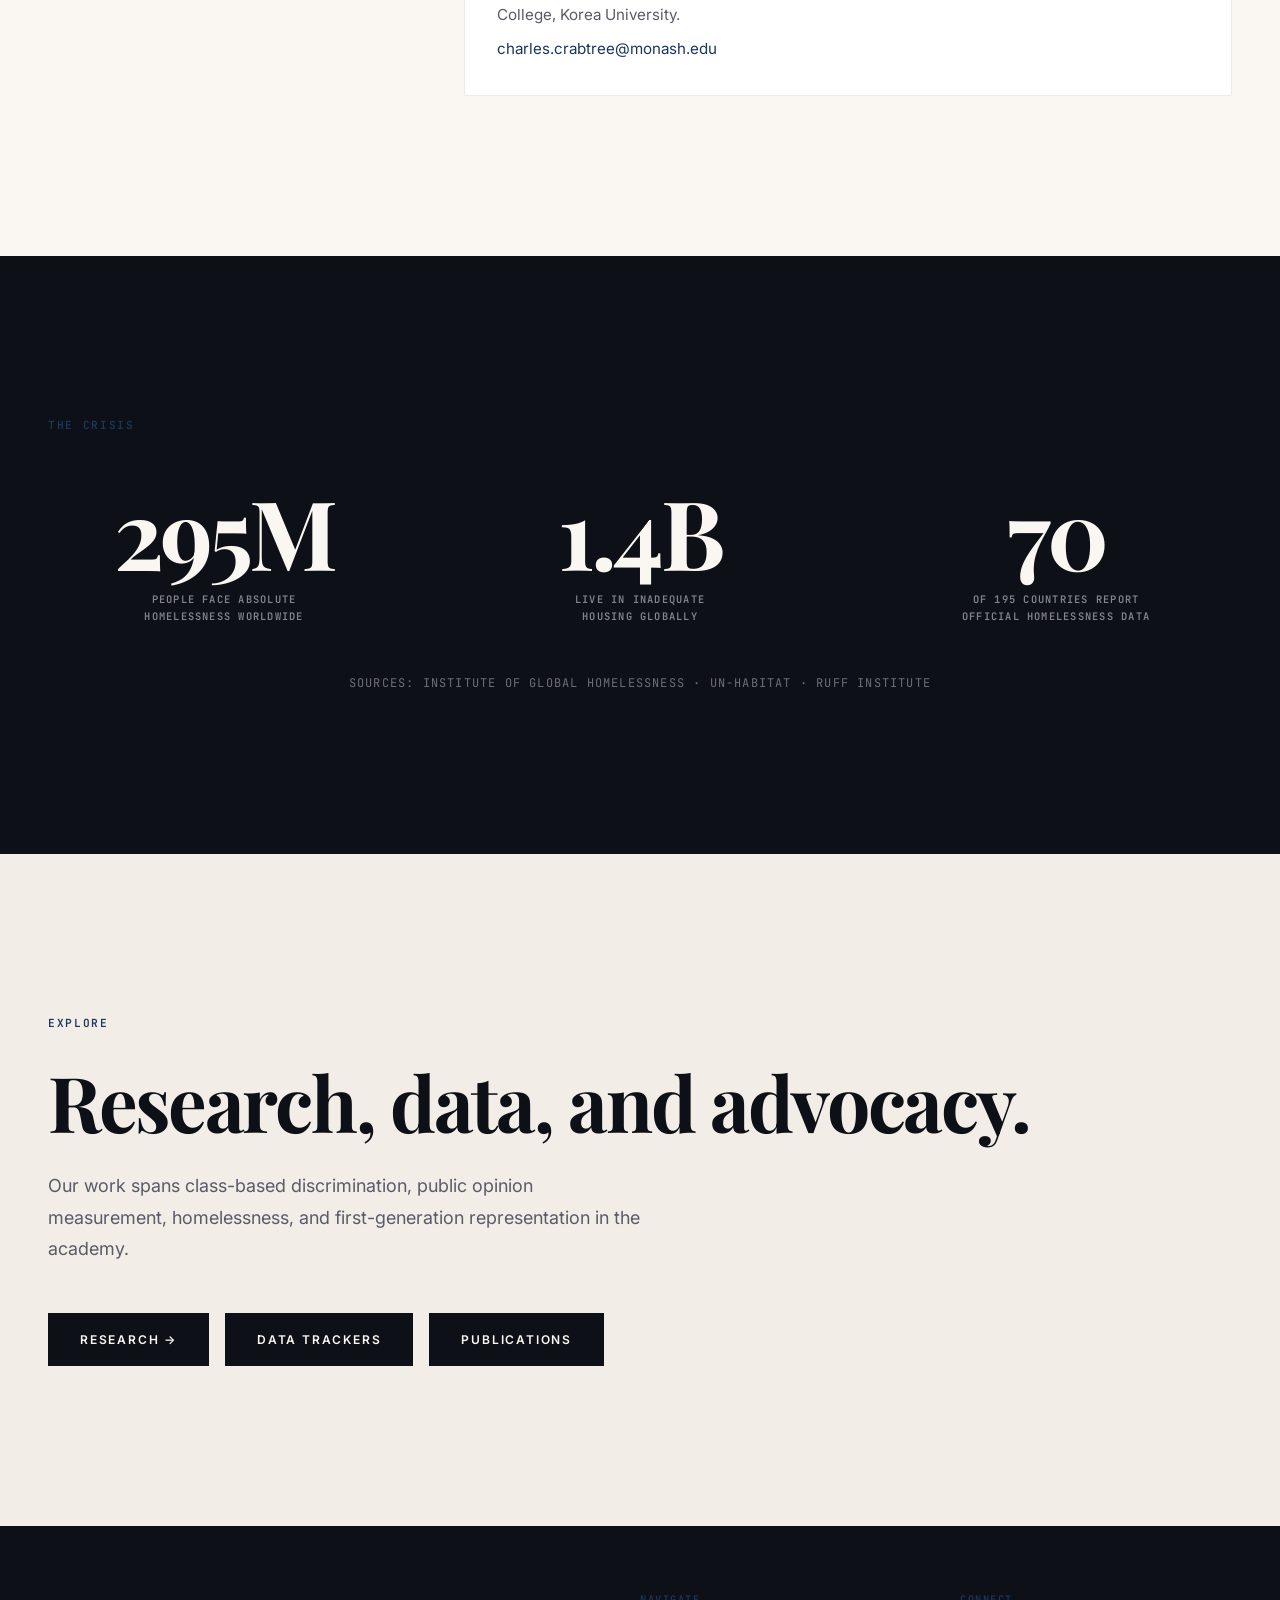
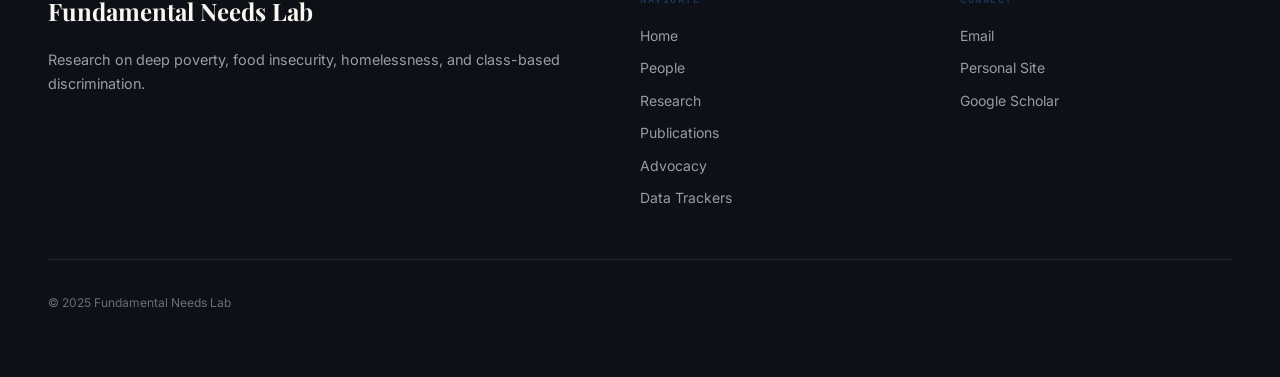
==== commit c692a1da: "New logo + distinctive indigo/amber color palette Logo: - Geometric shelter mark: roof peak + two pi" ====
--- a/index.html
+++ b/index.html
@@ -8,10 +8,11 @@
     <meta property="og:title" content="Fundamental Needs Lab">
     <meta property="og:description" content="Research on deep poverty, food insecurity, homelessness, and class-based discrimination.">
     <meta property="og:type" content="website">
+    <link rel="icon" type="image/svg+xml" href="images/favicon.svg">
     <link rel="preconnect" href="https://fonts.googleapis.com">
     <link rel="preconnect" href="https://fonts.gstatic.com" crossorigin>
     <link href="https://fonts.googleapis.com/css2?family=Inter:wght@400;500;600;700&family=JetBrains+Mono:wght@400;500;600&family=Playfair+Display:ital,wght@0,400;0,500;0,600;0,700;1,400;1,700&display=swap" rel="stylesheet">
-    <link rel="stylesheet" href="styles.css?v=4">
+    <link rel="stylesheet" href="styles.css?v=5">
 </head>
 <body>
     <div class="scroll-progress"></div>
@@ -19,7 +20,7 @@
 
     <nav class="nav nav--transparent">
         <div class="nav-inner">
-            <a href="index.html" class="nav-logo">Fundamental Needs Lab</a>
+            <a href="index.html" class="nav-logo"><svg class="nav-logo-mark" width="22" height="22" viewBox="0 0 40 40" fill="none" stroke="currentColor" stroke-width="2.5" stroke-linecap="round" stroke-linejoin="round"><path d="M4 22 L20 6 L36 22"/><line x1="12" y1="22" x2="12" y2="34"/><line x1="28" y1="22" x2="28" y2="34"/><line x1="6" y1="34" x2="34" y2="34"/></svg> Fundamental Needs Lab</a>
             <div class="nav-links">
                 <a href="index.html" class="nav-link">Home</a>
                 <a href="people.html" class="nav-link">People</a>
@@ -70,7 +71,7 @@
         <div class="mc-container">
             <div class="grid-12">
                 <div class="col-4 fade-in">
-                    <p class="editorial-label" style="color: var(--terracotta); margin-bottom: 1rem;">About</p>
+                    <p class="editorial-label" style="color: var(--accent); margin-bottom: 1rem;">About</p>
                     <hr class="editorial-rule-accent" style="margin-bottom: 1.5rem;">
                     <p class="editorial-caption">Bridging the gap between those with plenty and those with plenty of need.</p>
                 </div>
@@ -101,7 +102,7 @@
     <section class="section-dark">
         <div class="mc-container">
             <div class="fade-in">
-                <p class="editorial-label" style="color: var(--terracotta); margin-bottom: 3rem;">The Crisis</p>
+                <p class="editorial-label" style="color: var(--accent); margin-bottom: 3rem;">The Crisis</p>
             </div>
             <div class="stats-banner">
                 <div class="stat-item fade-in">
@@ -127,7 +128,7 @@
     <section class="section-cream">
         <div class="mc-container">
             <div class="fade-in">
-                <p class="editorial-label" style="color: var(--terracotta); margin-bottom: 2rem;">Explore</p>
+                <p class="editorial-label" style="color: var(--accent); margin-bottom: 2rem;">Explore</p>
                 <h2 class="editorial-display" style="color: var(--ink); margin-bottom: 2rem;">Research, data, and advocacy.</h2>
                 <p style="color: var(--warm-gray); font-size: 1.125rem; max-width: 600px; margin-bottom: 3rem;">Our work spans class-based discrimination, public opinion measurement, homelessness, and first-generation representation in the academy.</p>
                 <div style="display: flex; gap: 1rem; flex-wrap: wrap;">
@@ -174,6 +175,6 @@
         </div>
     </footer>
 
-    <script src="script.js?v=4"></script>
+    <script src="script.js?v=5"></script>
 </body>
 </html>
--- a/styles.css
+++ b/styles.css
@@ -4,20 +4,23 @@
    ======================================== */
 
 :root {
-    /* Palette */
-    --ink: #111118;
-    --ink-light: #1c1c28;
-    --parchment: #f9f9fb;
-    --cream: #f1f2f5;
-    --terracotta: #c45d3e;
-    --terracotta-dark: #a84d32;
-    --terracotta-light: #d4775e;
-    --warm-gray: #4a4a5a;
-    --warm-gray-light: #6b6b7e;
+    /* Palette — Deep Indigo + Warm Amber */
+    --ink: #0d1117;
+    --ink-light: #161b22;
+    --parchment: #faf7f2;
+    --cream: #f2ede6;
+    --accent: #1b365d;
+    --accent-dark: #142a4a;
+    --accent-light: #2a4f82;
+    --amber: #d4973b;
+    --amber-dark: #b8822f;
+    --amber-light: #e4ad55;
+    --warm-gray: #5a5a6a;
+    --warm-gray-light: #7a7a8e;
     --warm-gray-dark: #3a3a4a;
     --white: #ffffff;
-    --border: rgba(17, 17, 24, 0.08);
-    --border-light: rgba(17, 17, 24, 0.05);
+    --border: rgba(13, 17, 23, 0.08);
+    --border-light: rgba(13, 17, 23, 0.05);
 
     /* Fonts */
     --font-serif: 'Playfair Display', Georgia, serif;
@@ -51,8 +54,8 @@
 }
 
 ::selection {
-    background: var(--terracotta);
-    color: var(--white);
+    background: var(--accent);
+    color: var(--parchment);
 }
 
 a {
@@ -62,7 +65,7 @@
 }
 
 *:focus-visible {
-    outline: 2px solid var(--terracotta);
+    outline: 2px solid var(--accent);
     outline-offset: 2px;
 }
 
@@ -161,14 +164,14 @@
 .editorial-body a,
 .editorial-body-lg a,
 .prose-content a {
-    color: var(--terracotta);
+    color: var(--accent);
     text-decoration: none;
     transition: color 0.2s ease, text-decoration 0.2s ease;
 }
 .editorial-body a:hover,
 .editorial-body-lg a:hover,
 .prose-content a:hover {
-    color: var(--terracotta-dark);
+    color: var(--accent-dark);
     text-decoration: underline;
     text-underline-offset: 3px;
     text-decoration-thickness: 1px;
@@ -187,7 +190,7 @@
 .editorial-rule-accent {
     border: none;
     height: 2px;
-    background: var(--terracotta);
+    background: var(--amber);
     width: 60px;
     transform-origin: left;
 }
@@ -213,7 +216,7 @@
     left: 0;
     width: 100%;
     height: 2px;
-    background: var(--terracotta);
+    background: var(--accent);
     transform: scaleX(0);
     transform-origin: right;
     transition: transform 0.4s cubic-bezier(0.25, 0.1, 0.25, 1);
@@ -288,6 +291,16 @@
     text-decoration: none;
     transition: color 0.3s ease;
     letter-spacing: -0.02em;
+    display: flex;
+    align-items: center;
+    gap: 0.6rem;
+}
+.nav-logo-mark {
+    flex-shrink: 0;
+    transition: transform 0.4s cubic-bezier(0.34, 1.56, 0.64, 1);
+}
+.nav-logo:hover .nav-logo-mark {
+    transform: rotate(-5deg) scale(1.1);
 }
 
 .nav--transparent .nav-logo { color: var(--parchment); }
@@ -365,7 +378,7 @@
     display: block;
 }
 .mobile-menu a:hover,
-.mobile-menu a.active { color: var(--terracotta); }
+.mobile-menu a.active { color: var(--accent); }
 
 .mobile-menu-close {
     position: absolute;
@@ -399,7 +412,7 @@
 }
 
 .hero-dark .mc-container { position: relative; z-index: 1; }
-.hero-dark .editorial-label { color: var(--terracotta-light); margin-bottom: 2rem; }
+.hero-dark .editorial-label { color: var(--amber); margin-bottom: 2rem; }
 .hero-dark .editorial-mega { color: var(--parchment); margin-bottom: 1rem; }
 .hero-dark .editorial-mega.italic { font-style: italic; font-weight: 400; margin-bottom: 3rem; }
 .hero-dark .editorial-subhead { color: var(--parchment); max-width: 600px; }
@@ -437,7 +450,7 @@
     align-items: center;
     gap: 0.5rem;
     padding: 1rem 2rem;
-    background: var(--terracotta);
+    background: var(--amber);
     color: var(--white);
     font-family: var(--font-sans);
     font-weight: 600;
@@ -449,7 +462,7 @@
     cursor: pointer;
     transition: all 0.3s ease;
 }
-.btn-primary:hover { background: var(--terracotta-dark); color: var(--white); }
+.btn-primary:hover { background: var(--amber-dark); color: var(--white); }
 
 .btn-outline-light {
     display: inline-flex;
@@ -570,7 +583,7 @@
     font-weight: 600;
     letter-spacing: 0.15em;
     text-transform: uppercase;
-    color: var(--terracotta);
+    color: var(--accent);
     margin-bottom: 1rem;
 }
 
@@ -609,11 +622,11 @@
 .paper-list li:last-child { border-bottom: none; }
 .paper-list li strong { color: var(--ink); font-weight: 600; }
 .paper-list li a {
-    color: var(--terracotta);
+    color: var(--accent);
     text-decoration: none;
 }
 .paper-list li a:hover {
-    color: var(--terracotta-dark);
+    color: var(--accent-dark);
     text-decoration: underline;
     text-underline-offset: 3px;
     text-decoration-thickness: 1px;
@@ -627,7 +640,7 @@
     border-radius: 2px;
     transition: border-color 0.3s ease;
 }
-.research-figure img:hover { border-color: rgba(196, 93, 62, 0.3); }
+.research-figure img:hover { border-color: rgba(27, 54, 93, 0.3); }
 .research-figure figcaption {
     font-size: 0.8rem;
     color: var(--warm-gray-light);
@@ -648,11 +661,11 @@
 }
 .pub-entry p strong { color: var(--ink); }
 .pub-entry a {
-    color: var(--terracotta);
+    color: var(--accent);
     text-decoration: none;
 }
 .pub-entry a:hover {
-    color: var(--terracotta-dark);
+    color: var(--accent-dark);
     text-decoration: underline;
     text-underline-offset: 3px;
 }
@@ -710,7 +723,7 @@
     transition: color 0.3s ease;
 }
 .research-area:hover .research-num-digit {
-    color: rgba(196, 93, 62, 0.15);
+    color: rgba(27, 54, 93, 0.15);
 }
 .research-num-title {
     font-family: var(--font-serif);
@@ -756,11 +769,11 @@
 }
 .contact-card strong { color: var(--ink); }
 .contact-card a {
-    color: var(--terracotta);
+    color: var(--accent);
     text-decoration: none;
 }
 .contact-card a:hover {
-    color: var(--terracotta-dark);
+    color: var(--accent-dark);
     text-decoration: underline;
     text-underline-offset: 3px;
 }
@@ -791,7 +804,7 @@
     transition: all 0.2s ease;
 }
 .tracker-tab:hover { color: var(--ink); }
-.tracker-tab.active { color: var(--terracotta); border-bottom-color: var(--terracotta); }
+.tracker-tab.active { color: var(--accent); border-bottom-color: var(--accent); }
 
 .tracker-panel { display: none; }
 .tracker-panel.active { display: block; }
@@ -823,12 +836,12 @@
     color: var(--warm-gray);
     white-space: nowrap;
 }
-.year-slider-wrap input[type="range"] { flex: 1; accent-color: var(--terracotta); }
+.year-slider-wrap input[type="range"] { flex: 1; accent-color: var(--accent); }
 .year-slider-wrap .year-value {
     font-family: var(--font-mono);
     font-size: 0.85rem;
     font-weight: 700;
-    color: var(--terracotta);
+    color: var(--accent);
     min-width: 3rem;
     text-align: center;
 }
@@ -849,10 +862,10 @@
     user-select: none;
     white-space: nowrap;
 }
-.data-table th:hover { color: var(--terracotta); }
+.data-table th:hover { color: var(--accent); }
 .data-table th .sort-arrow { font-size: 0.6rem; margin-left: 0.25rem; }
 .data-table td { padding: 0.6rem 1rem; border-bottom: 1px solid var(--border-light); color: var(--warm-gray); }
-.data-table tr:hover td { background: rgba(196, 93, 62, 0.04); }
+.data-table tr:hover td { background: rgba(27, 54, 93, 0.04); }
 
 .table-search {
     width: 100%;
@@ -866,11 +879,11 @@
     background: var(--white);
     transition: border-color 0.2s ease;
 }
-.table-search:focus { outline: none; border-color: var(--terracotta); }
+.table-search:focus { outline: none; border-color: var(--accent); }
 
 .caveats {
     border: 1px solid var(--border);
-    border-left: 3px solid var(--terracotta);
+    border-left: 3px solid var(--accent);
     padding: 1.5rem 2rem;
     border-radius: 0 2px 2px 0;
     margin: 2rem 0;
@@ -882,16 +895,16 @@
     font-weight: 600;
     letter-spacing: 0.12em;
     text-transform: uppercase;
-    color: var(--terracotta);
+    color: var(--accent);
     margin-bottom: 0.75rem;
 }
 .caveats p, .caveats ul { font-size: 0.875rem; line-height: 1.7; color: var(--warm-gray); margin-bottom: 0.5rem; }
 .caveats ul { padding-left: 1.25rem; }
 .caveats li { margin-bottom: 0.35rem; }
-.caveats a { color: var(--terracotta); text-decoration: underline; text-underline-offset: 2px; }
+.caveats a { color: var(--accent); text-decoration: underline; text-underline-offset: 2px; }
 
 .data-source { font-size: 0.8rem; color: var(--warm-gray-light); margin-top: 1.5rem; }
-.data-source a { color: var(--terracotta); text-decoration: underline; text-underline-offset: 2px; }
+.data-source a { color: var(--accent); text-decoration: underline; text-underline-offset: 2px; }
 
 .loading { text-align: center; padding: 3rem; color: var(--warm-gray-light); font-size: 0.9rem; }
 .loading::after {
@@ -901,7 +914,7 @@
     height: 24px;
     margin: 1rem auto 0;
     border: 2px solid var(--border);
-    border-top-color: var(--terracotta);
+    border-top-color: var(--accent);
     border-radius: 50%;
     animation: spin 0.8s linear infinite;
 }
@@ -919,7 +932,7 @@
     border: 1px solid var(--border-light); border-radius: 2px; overflow: hidden;
 }
 .bar-fill {
-    height: 100%; background: linear-gradient(90deg, var(--terracotta), var(--terracotta-light));
+    height: 100%; background: linear-gradient(90deg, var(--accent), var(--amber));
     border-radius: 2px; transition: width 0.5s ease; min-width: 2px;
 }
 .bar-value { width: 60px; padding-left: 0.5rem; color: var(--warm-gray-light); font-size: 0.75rem; flex-shrink: 0; }
@@ -967,7 +980,7 @@
     font-weight: 600;
     letter-spacing: 0.15em;
     text-transform: uppercase;
-    color: var(--terracotta);
+    color: var(--accent);
     margin-bottom: 1rem;
 }
 
@@ -1008,7 +1021,7 @@
     top: 0;
     left: 0;
     height: 2px;
-    background: var(--terracotta);
+    background: var(--amber);
     z-index: 10001;
     width: 0%;
     transition: none;
@@ -1041,7 +1054,7 @@
 }
 .btn-primary:hover {
     transform: translateY(-3px) scale(1.03);
-    box-shadow: 0 8px 30px rgba(196, 93, 62, 0.3);
+    box-shadow: 0 8px 30px rgba(212, 151, 59, 0.3);
 }
 .btn-outline-light:hover {
     transform: translateY(-3px) scale(1.03);
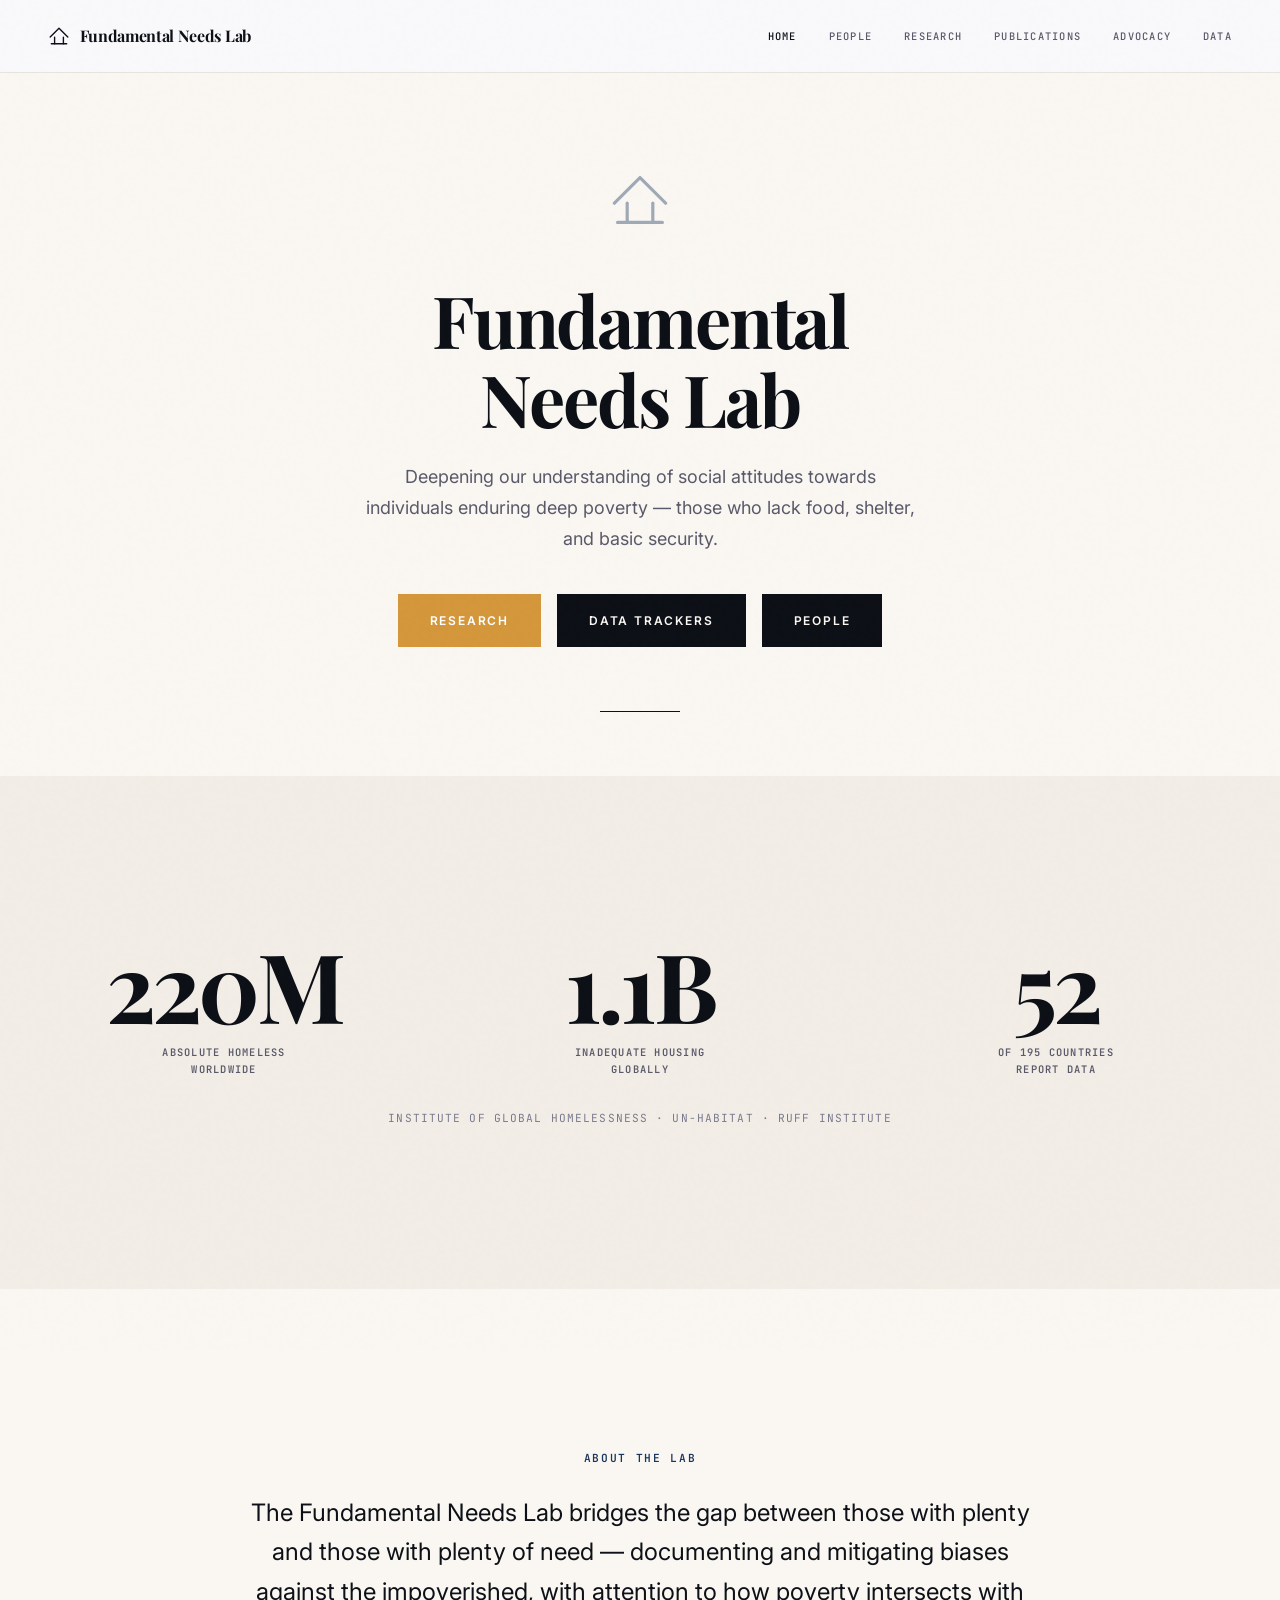
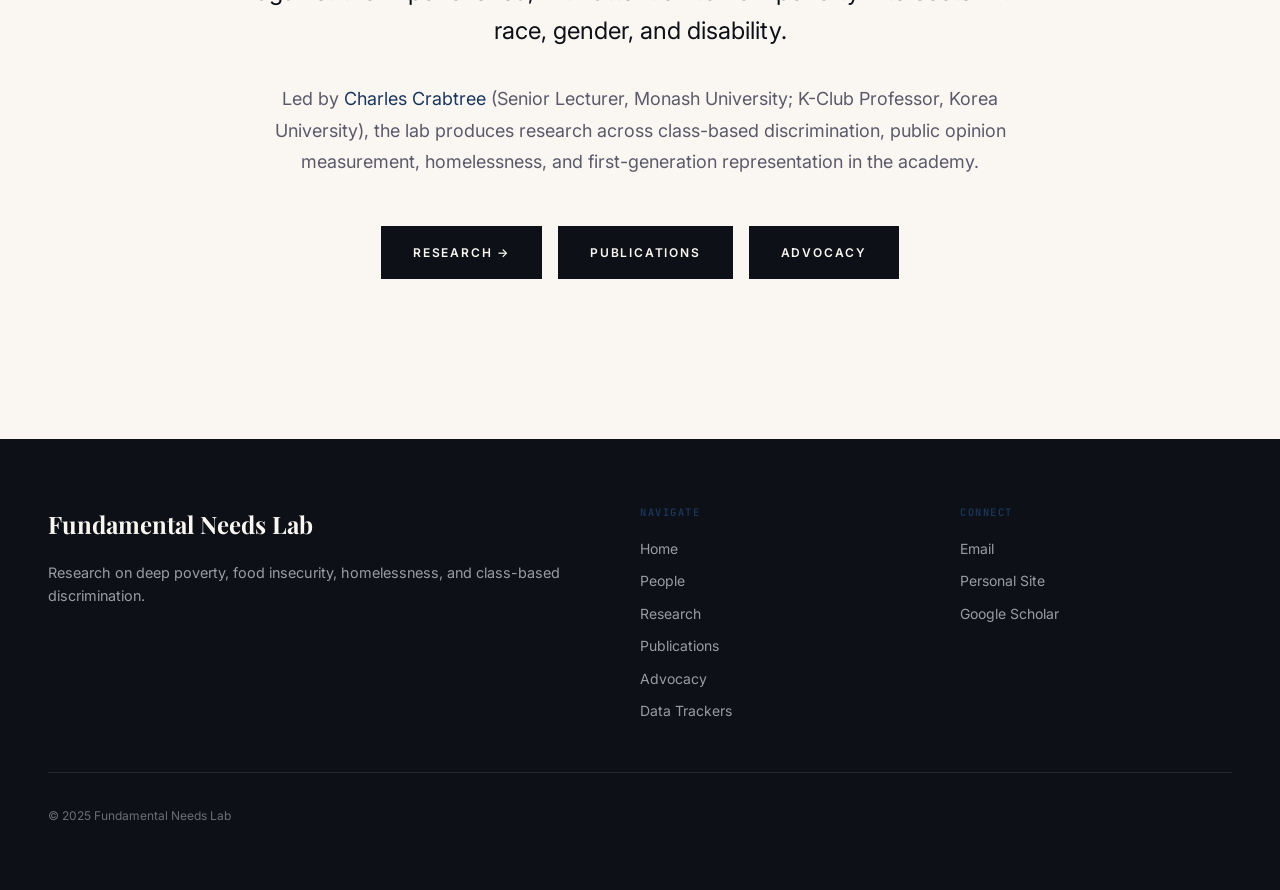
==== commit f98b5b6f: "Fix load bugs + redesign homepage to break from MC pattern Bug fixes: - Remove mouse parallax (was r" ====
--- a/index.html
+++ b/index.html
@@ -18,7 +18,7 @@
     <div class="scroll-progress"></div>
     <div class="grain-overlay" aria-hidden="true"></div>
 
-    <nav class="nav nav--transparent">
+    <nav class="nav nav--solid">
         <div class="nav-inner">
             <a href="index.html" class="nav-logo"><svg class="nav-logo-mark" width="22" height="22" viewBox="0 0 40 40" fill="none" stroke="currentColor" stroke-width="2.5" stroke-linecap="round" stroke-linejoin="round"><path d="M4 22 L20 6 L36 22"/><line x1="12" y1="22" x2="12" y2="34"/><line x1="28" y1="22" x2="28" y2="34"/><line x1="6" y1="34" x2="34" y2="34"/></svg> Fundamental Needs Lab</a>
             <div class="nav-links">
@@ -47,95 +47,58 @@
         <a href="data.html">Data</a>
     </div>
 
-    <!-- ========== HERO — FULL VIEWPORT DARK ========== -->
-    <section class="hero-dark">
+    <!-- ========== HERO — CENTERED LIGHT ========== -->
+    <section style="padding-top: calc(var(--nav-height) + 6rem); padding-bottom: 4rem; text-align: center;">
         <div class="mc-container">
-            <p class="editorial-label">Research Lab</p>
-            <h1>
-                <span class="editorial-mega" style="display:block;">Fundamental</span>
-                <span class="editorial-mega italic" style="display:block;">Needs Lab</span>
-            </h1>
-            <div class="hero-bottom">
-                <p class="editorial-subhead word-reveal">Deepening our understanding of social attitudes towards individuals enduring deep poverty.</p>
-                <div class="hero-cta-group">
-                    <a href="research.html" class="btn-primary" data-magnetic>Research →</a>
-                    <a href="people.html" class="btn-outline-light" data-magnetic>People</a>
+            <div class="fade-in">
+                <svg width="64" height="64" viewBox="0 0 40 40" fill="none" stroke="var(--accent)" stroke-width="2" stroke-linecap="round" stroke-linejoin="round" style="margin-bottom: 2.5rem; opacity: 0.4;"><path d="M4 22 L20 6 L36 22"/><line x1="12" y1="22" x2="12" y2="34"/><line x1="28" y1="22" x2="28" y2="34"/><line x1="6" y1="34" x2="34" y2="34"/></svg>
+            </div>
+            <h1 class="fade-in fade-in-d1" style="font-family: var(--font-serif); font-size: clamp(2.5rem, 6vw, 4.5rem); font-weight: 700; letter-spacing: -0.03em; line-height: 1.1; margin-bottom: 1.5rem; color: var(--ink);">Fundamental<br>Needs Lab</h1>
+            <p class="fade-in fade-in-d2" style="font-size: 1.125rem; color: var(--warm-gray); max-width: 560px; margin: 0 auto 2.5rem; line-height: 1.7;">Deepening our understanding of social attitudes towards individuals enduring deep poverty — those who lack food, shelter, and basic security.</p>
+            <div class="fade-in fade-in-d3" style="display: flex; gap: 1rem; justify-content: center; flex-wrap: wrap; margin-bottom: 4rem;">
+                <a href="research.html" class="btn-primary" data-magnetic>Research</a>
+                <a href="data.html" class="btn-dark" data-magnetic>Data Trackers</a>
+                <a href="people.html" class="btn-dark" data-magnetic>People</a>
+            </div>
+            <hr class="editorial-rule fade-in fade-in-d4" style="max-width: 80px; margin: 0 auto;">
+        </div>
+    </section>
+
+    <!-- ========== STATS — INLINE LIGHT ========== -->
+    <section class="section-cream">
+        <div class="mc-container">
+            <div class="stats-banner" style="margin-bottom: 2rem;">
+                <div class="stat-item fade-in">
+                    <div class="stat-number" data-counter="330" data-suffix="M" style="color: var(--ink);">0</div>
+                    <div class="stat-label" style="color: var(--warm-gray);">Absolute homeless<br>worldwide</div>
+                </div>
+                <div class="stat-item fade-in fade-in-d1">
+                    <div class="stat-number" data-counter="1.6" data-suffix="B" style="color: var(--ink);">0</div>
+                    <div class="stat-label" style="color: var(--warm-gray);">Inadequate housing<br>globally</div>
+                </div>
+                <div class="stat-item fade-in fade-in-d2">
+                    <div class="stat-number" data-counter="78" data-suffix="" style="color: var(--ink);">0</div>
+                    <div class="stat-label" style="color: var(--warm-gray);">Of 195 countries<br>report data</div>
                 </div>
             </div>
+            <p class="fade-in fade-in-d3" style="text-align: center; color: var(--warm-gray-light); font-size: 0.7rem; font-family: var(--font-mono); letter-spacing: 0.1em; text-transform: uppercase;">Institute of Global Homelessness · UN-Habitat · Ruff Institute</p>
         </div>
-        <div class="hero-scroll-line"></div>
     </section>
 
     <!-- ========== ABOUT ========== -->
     <section class="section-light">
-        <div class="mc-container">
-            <div class="grid-12">
-                <div class="col-4 fade-in">
-                    <p class="editorial-label" style="color: var(--accent); margin-bottom: 1rem;">About</p>
-                    <hr class="editorial-rule-accent" style="margin-bottom: 1.5rem;">
-                    <p class="editorial-caption">Bridging the gap between those with plenty and those with plenty of need.</p>
-                </div>
-                <div class="col-8">
-                    <div class="fade-in fade-in-d1">
-                        <p class="editorial-body-lg" style="margin-bottom: 2rem;">The Fundamental Needs Lab focuses on deepening our understanding of social attitudes towards individuals enduring deep poverty, particularly those who lack food and shelter, as well as the behaviors and perspectives of those experiencing it.</p>
-                    </div>
-                    <div class="fade-in fade-in-d2">
-                        <p class="editorial-body" style="margin-bottom: 2rem;">The lab is committed to bridging the gap between the views of those with plenty and those with plenty of need. It aims to do this primarily by documenting and mitigating individual biases and discrimination against the impoverished, paying attention to how poverty intersects with other identity attributes, such as race, gender identities, and disabled identities.</p>
-                    </div>
-                    <div class="fade-in fade-in-d3">
-                        <hr class="editorial-rule" style="margin: 2rem 0;">
-                    </div>
-                    <div class="fade-in fade-in-d3">
-                        <div class="contact-card">
-                            <p><strong>Principal Investigator</strong></p>
-                            <p><a href="https://charlescrabtree.org">Charles Crabtree</a></p>
-                            <p>Senior Lecturer, School of Social Sciences, Monash University and K-Club Professor, University College, Korea University.</p>
-                            <p style="margin-bottom:0;"><a href="mailto:charles.crabtree@monash.edu">charles.crabtree@monash.edu</a></p>
-                        </div>
-                    </div>
-                </div>
+        <div class="mc-narrow" style="text-align: center;">
+            <p class="editorial-label fade-in" style="color: var(--accent); margin-bottom: 1.5rem;">About the Lab</p>
+            <div class="fade-in fade-in-d1">
+                <p class="editorial-body-lg" style="margin-bottom: 2rem;">The Fundamental Needs Lab bridges the gap between those with plenty and those with plenty of need — documenting and mitigating biases against the impoverished, with attention to how poverty intersects with race, gender, and disability.</p>
             </div>
-        </div>
-    </section>
-
-    <!-- ========== THE CRISIS — STATS BANNER ========== -->
-    <section class="section-dark">
-        <div class="mc-container">
-            <div class="fade-in">
-                <p class="editorial-label" style="color: var(--accent); margin-bottom: 3rem;">The Crisis</p>
+            <div class="fade-in fade-in-d2">
+                <p class="editorial-body" style="margin-bottom: 3rem; color: var(--warm-gray);">Led by <a href="https://charlescrabtree.org">Charles Crabtree</a> (Senior Lecturer, Monash University; K-Club Professor, Korea University), the lab produces research across class-based discrimination, public opinion measurement, homelessness, and first-generation representation in the academy.</p>
             </div>
-            <div class="stats-banner">
-                <div class="stat-item fade-in">
-                    <div class="stat-number" data-counter="330" data-suffix="M">0</div>
-                    <div class="stat-label">People face absolute<br>homelessness worldwide</div>
-                </div>
-                <div class="stat-item fade-in fade-in-d1">
-                    <div class="stat-number" data-counter="1.6" data-suffix="B">0</div>
-                    <div class="stat-label">Live in inadequate<br>housing globally</div>
-                </div>
-                <div class="stat-item fade-in fade-in-d2">
-                    <div class="stat-number" data-counter="78" data-suffix="">0</div>
-                    <div class="stat-label">Of 195 countries report<br>official homelessness data</div>
-                </div>
-            </div>
-            <div class="fade-in fade-in-d3" style="text-align: center; margin-top: 3rem;">
-                <p style="color: rgba(249,249,251,0.4); font-size: 0.75rem; font-family: var(--font-mono); letter-spacing: 0.1em; text-transform: uppercase;">Sources: Institute of Global Homelessness · UN-Habitat · Ruff Institute</p>
-            </div>
-        </div>
-    </section>
-
-    <!-- ========== EXPLORE — CTA ========== -->
-    <section class="section-cream">
-        <div class="mc-container">
-            <div class="fade-in">
-                <p class="editorial-label" style="color: var(--accent); margin-bottom: 2rem;">Explore</p>
-                <h2 class="editorial-display" style="color: var(--ink); margin-bottom: 2rem;">Research, data, and advocacy.</h2>
-                <p style="color: var(--warm-gray); font-size: 1.125rem; max-width: 600px; margin-bottom: 3rem;">Our work spans class-based discrimination, public opinion measurement, homelessness, and first-generation representation in the academy.</p>
-                <div style="display: flex; gap: 1rem; flex-wrap: wrap;">
-                    <a href="research.html" class="btn-dark" data-magnetic>Research →</a>
-                    <a href="data.html" class="btn-dark" data-magnetic>Data Trackers</a>
-                    <a href="publications.html" class="btn-dark" data-magnetic>Publications</a>
-                </div>
+            <div class="fade-in fade-in-d3" style="display: flex; gap: 1rem; justify-content: center; flex-wrap: wrap;">
+                <a href="research.html" class="btn-dark" data-magnetic>Research →</a>
+                <a href="publications.html" class="btn-dark" data-magnetic>Publications</a>
+                <a href="advocacy.html" class="btn-dark" data-magnetic>Advocacy</a>
             </div>
         </div>
     </section>
--- a/styles.css
+++ b/styles.css
@@ -1032,13 +1032,17 @@
    ======================================== */
 .fade-in {
     opacity: 0;
-    transform: translateY(40px);
-    transition: opacity 0.8s cubic-bezier(0.16, 1, 0.3, 1),
-                transform 0.8s cubic-bezier(0.34, 1.56, 0.64, 1);
+    transform: translateY(24px);
+    transition: opacity 0.6s cubic-bezier(0.16, 1, 0.3, 1),
+                transform 0.7s cubic-bezier(0.34, 1.56, 0.64, 1);
 }
 .fade-in.visible {
     opacity: 1;
     transform: translateY(0);
+}
+/* Fallback: show everything if JS hasn't run after 2s */
+@media (scripting: none) {
+    .fade-in { opacity: 1; transform: none; }
 }
 
 .fade-in-d1 { transition-delay: 0.08s; }
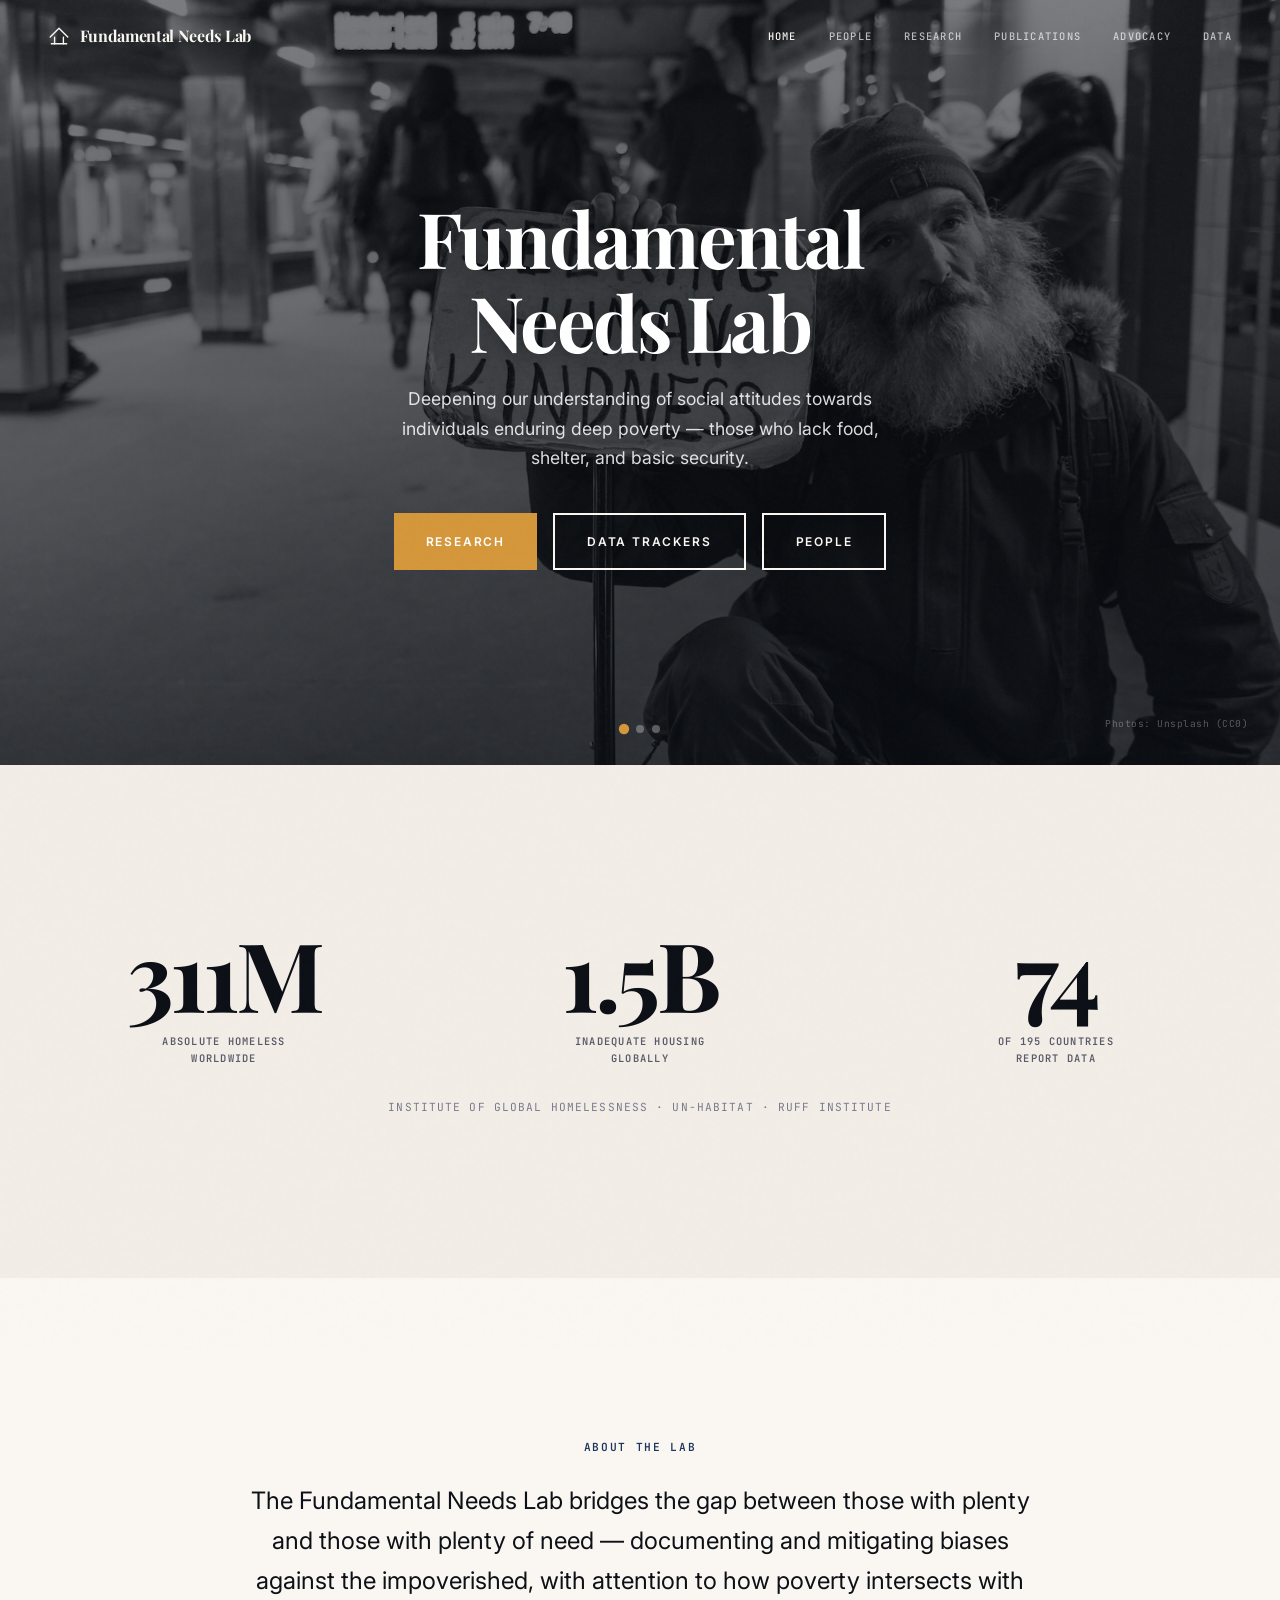
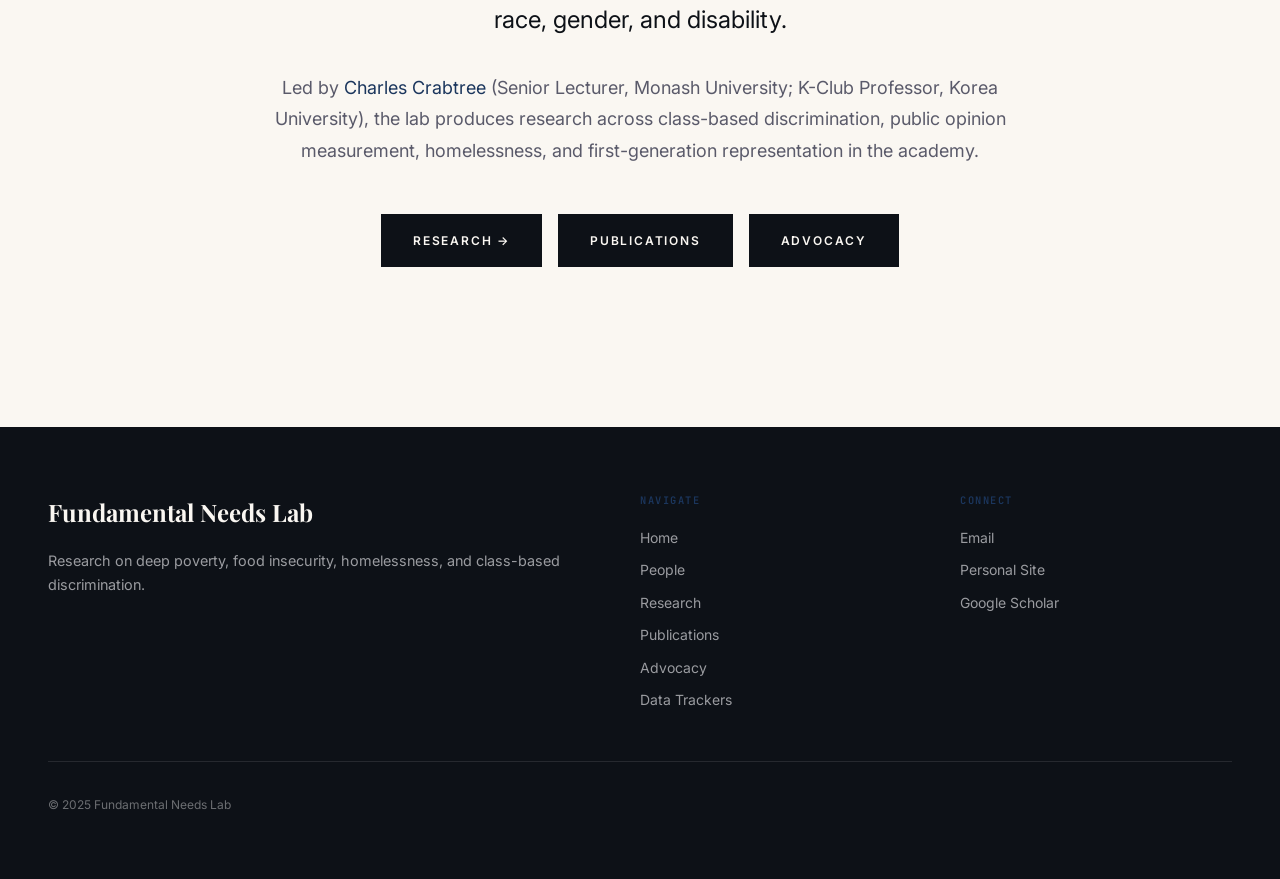
==== commit ef95915d: "Add full-bleed photo hero slideshow with reportage imagery Hero: - Full-bleed 85vh photo slideshow w" ====
--- a/index.html
+++ b/index.html
@@ -18,7 +18,7 @@
     <div class="scroll-progress"></div>
     <div class="grain-overlay" aria-hidden="true"></div>
 
-    <nav class="nav nav--solid">
+    <nav class="nav nav--transparent">
         <div class="nav-inner">
             <a href="index.html" class="nav-logo"><svg class="nav-logo-mark" width="22" height="22" viewBox="0 0 40 40" fill="none" stroke="currentColor" stroke-width="2.5" stroke-linecap="round" stroke-linejoin="round"><path d="M4 22 L20 6 L36 22"/><line x1="12" y1="22" x2="12" y2="34"/><line x1="28" y1="22" x2="28" y2="34"/><line x1="6" y1="34" x2="34" y2="34"/></svg> Fundamental Needs Lab</a>
             <div class="nav-links">
@@ -47,21 +47,28 @@
         <a href="data.html">Data</a>
     </div>
 
-    <!-- ========== HERO — CENTERED LIGHT ========== -->
-    <section style="padding-top: calc(var(--nav-height) + 6rem); padding-bottom: 4rem; text-align: center;">
+    <!-- ========== HERO — FULL-BLEED PHOTO SLIDESHOW ========== -->
+    <section class="hero-photo">
+        <div class="hero-slide active" style="background-image: url('images/hero/sign.jpg');"></div>
+        <div class="hero-slide" style="background-image: url('images/hero/child.jpg');"></div>
+        <div class="hero-slide" style="background-image: url('images/hero/street.jpg');"></div>
+
         <div class="mc-container">
-            <div class="fade-in">
-                <svg width="64" height="64" viewBox="0 0 40 40" fill="none" stroke="var(--accent)" stroke-width="2" stroke-linecap="round" stroke-linejoin="round" style="margin-bottom: 2.5rem; opacity: 0.4;"><path d="M4 22 L20 6 L36 22"/><line x1="12" y1="22" x2="12" y2="34"/><line x1="28" y1="22" x2="28" y2="34"/><line x1="6" y1="34" x2="34" y2="34"/></svg>
+            <h1 class="fade-in">Fundamental<br>Needs Lab</h1>
+            <p class="fade-in fade-in-d1">Deepening our understanding of social attitudes towards individuals enduring deep poverty — those who lack food, shelter, and basic security.</p>
+            <div class="fade-in fade-in-d2" style="display: flex; gap: 1rem; justify-content: center; flex-wrap: wrap;">
+                <a href="research.html" class="btn-primary" data-magnetic>Research</a>
+                <a href="data.html" class="btn-outline-light" data-magnetic>Data Trackers</a>
+                <a href="people.html" class="btn-outline-light" data-magnetic>People</a>
             </div>
-            <h1 class="fade-in fade-in-d1" style="font-family: var(--font-serif); font-size: clamp(2.5rem, 6vw, 4.5rem); font-weight: 700; letter-spacing: -0.03em; line-height: 1.1; margin-bottom: 1.5rem; color: var(--ink);">Fundamental<br>Needs Lab</h1>
-            <p class="fade-in fade-in-d2" style="font-size: 1.125rem; color: var(--warm-gray); max-width: 560px; margin: 0 auto 2.5rem; line-height: 1.7;">Deepening our understanding of social attitudes towards individuals enduring deep poverty — those who lack food, shelter, and basic security.</p>
-            <div class="fade-in fade-in-d3" style="display: flex; gap: 1rem; justify-content: center; flex-wrap: wrap; margin-bottom: 4rem;">
-                <a href="research.html" class="btn-primary" data-magnetic>Research</a>
-                <a href="data.html" class="btn-dark" data-magnetic>Data Trackers</a>
-                <a href="people.html" class="btn-dark" data-magnetic>People</a>
-            </div>
-            <hr class="editorial-rule fade-in fade-in-d4" style="max-width: 80px; margin: 0 auto;">
         </div>
+
+        <div class="hero-indicators">
+            <button class="hero-dot active" data-slide="0" aria-label="Slide 1"></button>
+            <button class="hero-dot" data-slide="1" aria-label="Slide 2"></button>
+            <button class="hero-dot" data-slide="2" aria-label="Slide 3"></button>
+        </div>
+        <span class="hero-credit">Photos: Unsplash (CC0)</span>
     </section>
 
     <!-- ========== STATS — INLINE LIGHT ========== -->
--- a/styles.css
+++ b/styles.css
@@ -268,7 +268,7 @@
 }
 
 .nav--solid {
-    background: rgba(249, 249, 251, 0.95);
+    background: rgba(250, 247, 242, 0.95);
     backdrop-filter: blur(8px);
     -webkit-backdrop-filter: blur(8px);
     box-shadow: 0 1px 0 rgba(17, 17, 24, 0.08);
@@ -398,48 +398,116 @@
 }
 
 /* ========================================
-   Dark Hero (Homepage)
-   ======================================== */
-.hero-dark {
+   Photo Hero (Homepage)
+   ======================================== */
+.hero-photo {
     position: relative;
-    min-height: 100vh;
+    min-height: 85vh;
     display: flex;
-    flex-direction: column;
-    justify-content: flex-end;
-    background: var(--ink);
+    align-items: center;
+    justify-content: center;
     overflow: hidden;
-    padding-bottom: 4rem;
-}
-
-.hero-dark .mc-container { position: relative; z-index: 1; }
-.hero-dark .editorial-label { color: var(--amber); margin-bottom: 2rem; }
-.hero-dark .editorial-mega { color: var(--parchment); margin-bottom: 1rem; }
-.hero-dark .editorial-mega.italic { font-style: italic; font-weight: 400; margin-bottom: 3rem; }
-.hero-dark .editorial-subhead { color: var(--parchment); max-width: 600px; }
-
-.hero-bottom {
+    text-align: center;
+}
+
+/* Slideshow images */
+.hero-slide {
+    position: absolute;
+    inset: 0;
+    background-size: cover;
+    background-position: center;
+    opacity: 0;
+    transition: opacity 1.5s ease;
+    /* Subtle slow zoom */
+    animation: heroZoom 20s ease infinite alternate;
+}
+.hero-slide.active {
+    opacity: 1;
+}
+@keyframes heroZoom {
+    from { transform: scale(1); }
+    to { transform: scale(1.06); }
+}
+
+/* Dark overlay for text readability */
+.hero-photo::after {
+    content: '';
+    position: absolute;
+    inset: 0;
+    background: linear-gradient(
+        to bottom,
+        rgba(13, 17, 23, 0.55) 0%,
+        rgba(13, 17, 23, 0.7) 100%
+    );
+    z-index: 1;
+}
+
+.hero-photo .mc-container {
+    position: relative;
+    z-index: 2;
+}
+
+.hero-photo h1 {
+    font-family: var(--font-serif);
+    font-size: clamp(2.5rem, 6vw, 5rem);
+    font-weight: 700;
+    letter-spacing: -0.03em;
+    line-height: 1.1;
+    color: #fff;
+    margin-bottom: 1.25rem;
+    text-shadow: 0 2px 20px rgba(0,0,0,0.3);
+}
+
+.hero-photo p {
+    font-size: 1.1rem;
+    color: rgba(255,255,255,0.85);
+    max-width: 520px;
+    margin: 0 auto 2.5rem;
+    line-height: 1.7;
+}
+
+.hero-photo .btn-primary {
+    background: var(--amber);
+}
+.hero-photo .btn-primary:hover {
+    background: var(--amber-dark);
+}
+
+/* Slide indicators */
+.hero-indicators {
+    position: absolute;
+    bottom: 2rem;
+    left: 50%;
+    transform: translateX(-50%);
+    z-index: 3;
     display: flex;
-    flex-direction: column;
-    gap: 2rem;
-    margin-top: 3rem;
-}
-@media (min-width: 768px) {
-    .hero-bottom {
-        flex-direction: row;
-        align-items: flex-end;
-        justify-content: space-between;
-    }
-}
-
-.hero-cta-group { display: flex; gap: 1rem; flex-wrap: wrap; }
-
-.hero-scroll-line {
+    gap: 0.5rem;
+}
+.hero-dot {
+    width: 8px;
+    height: 8px;
+    border-radius: 50%;
+    background: rgba(255,255,255,0.3);
+    border: none;
+    cursor: pointer;
+    transition: all 0.4s cubic-bezier(0.34, 1.56, 0.64, 1);
+    padding: 0;
+}
+.hero-dot.active {
+    background: var(--amber);
+    transform: scale(1.3);
+}
+
+/* Photo credit */
+.hero-credit {
     position: absolute;
-    bottom: 0;
-    left: 50%;
-    width: 1px;
-    height: 64px;
-    background: rgba(249, 249, 251, 0.2);
+    bottom: 2rem;
+    right: 2rem;
+    z-index: 3;
+    font-size: 0.6rem;
+    color: rgba(255,255,255,0.3);
+    font-family: var(--font-mono);
+    letter-spacing: 0.05em;
 }
 
 /* ========================================
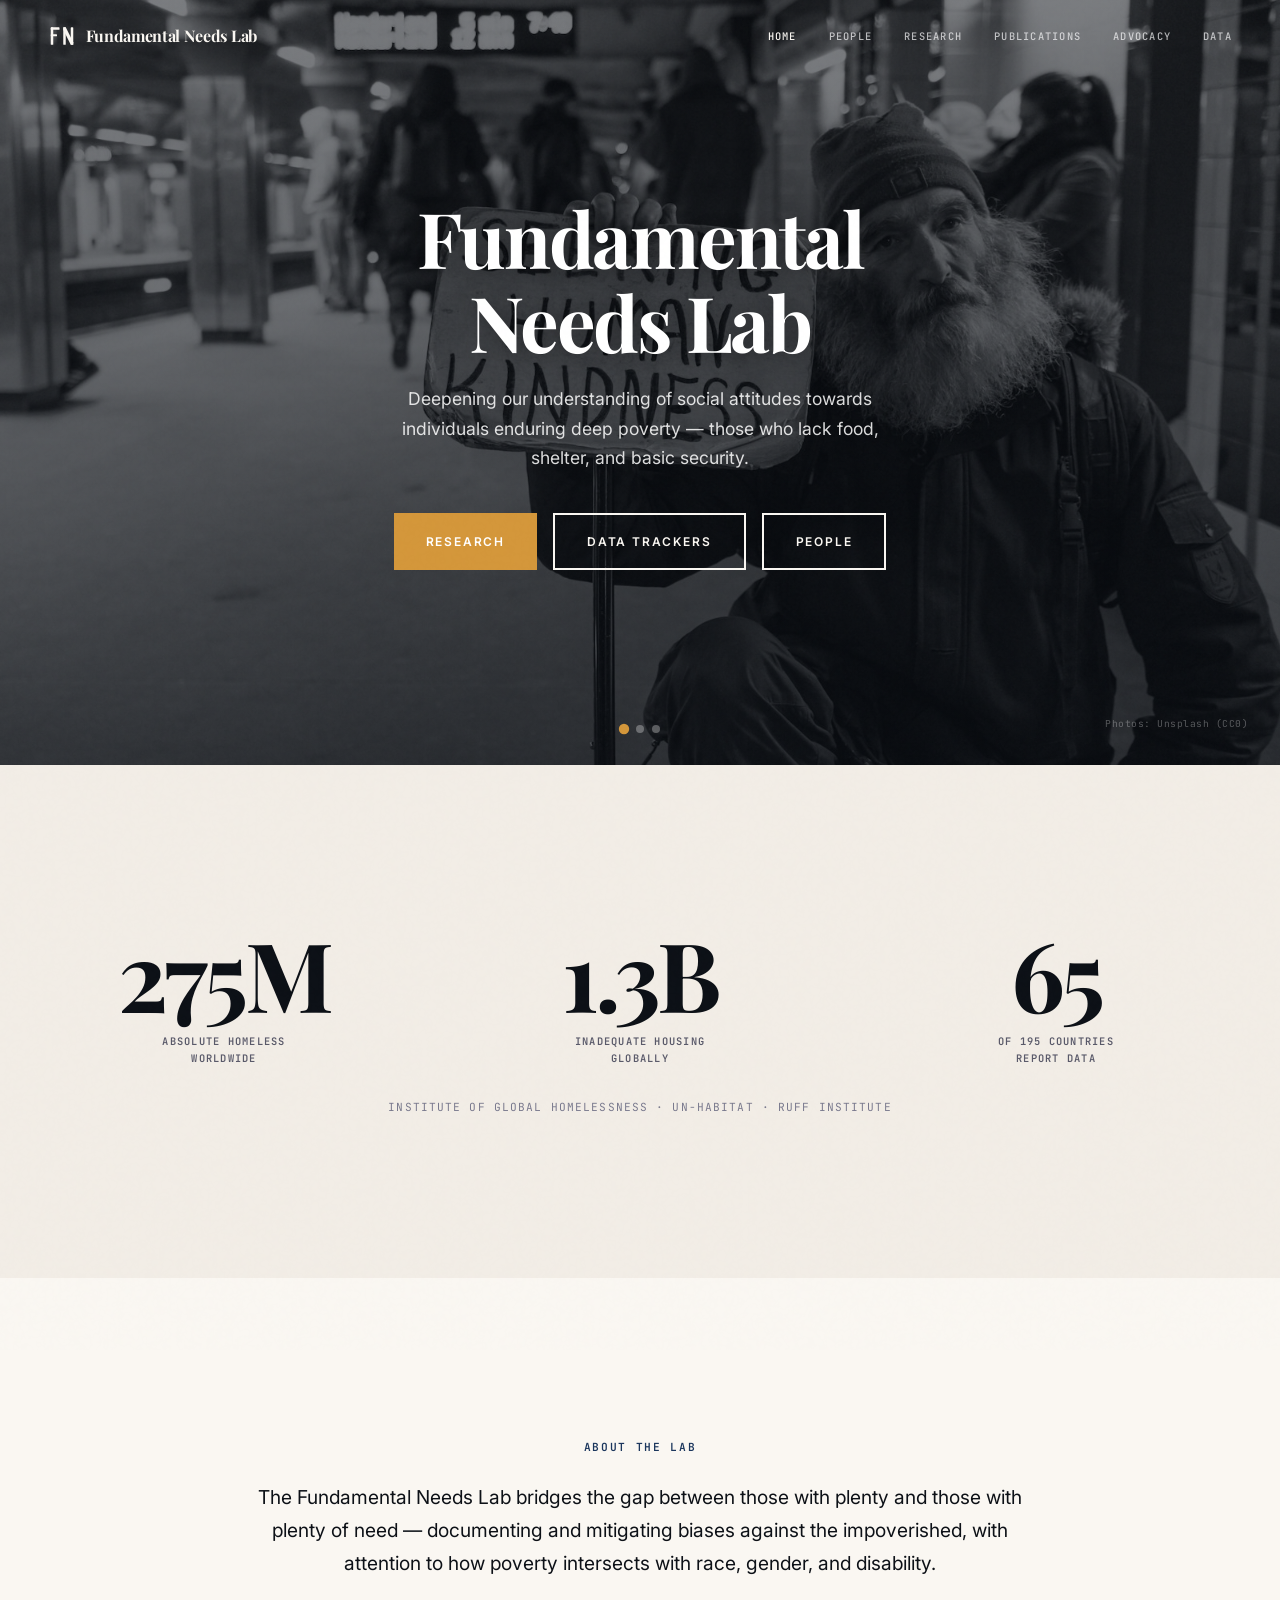
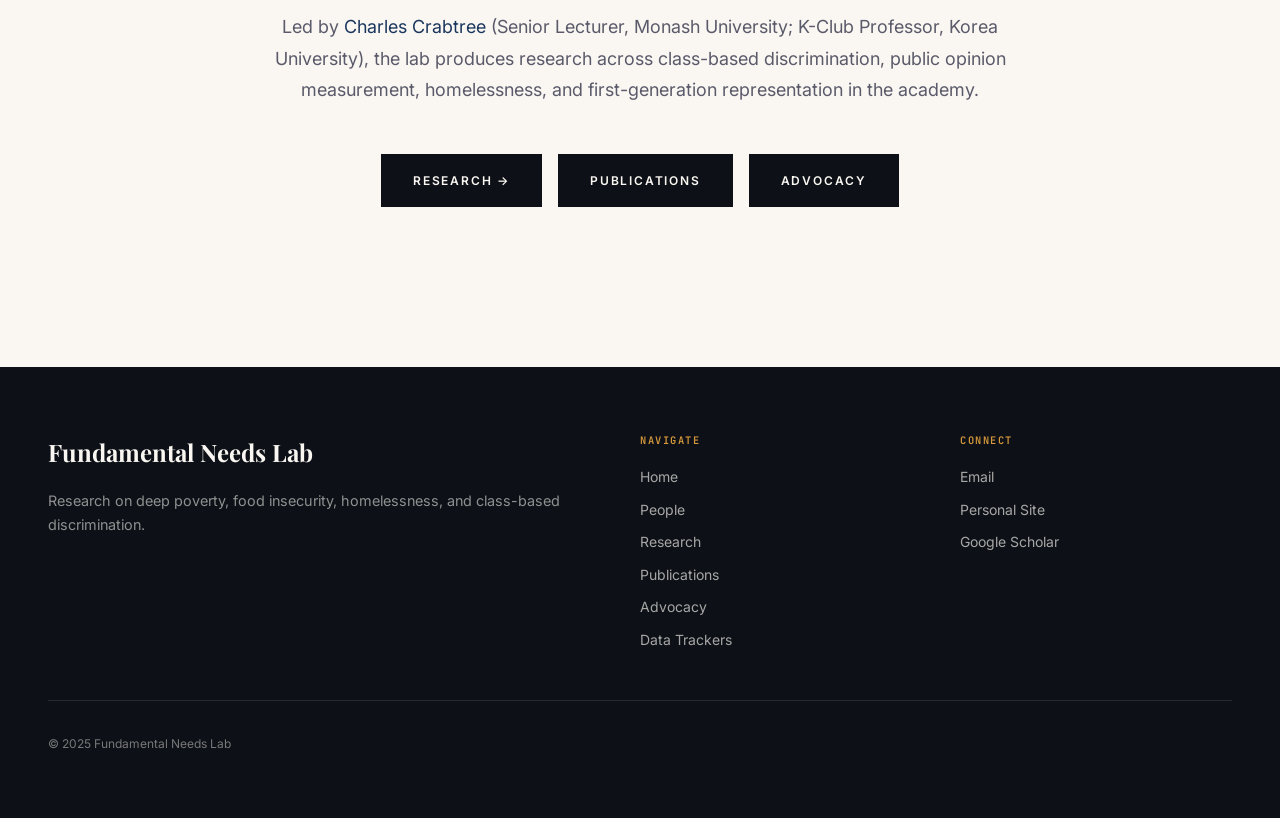
==== commit 2ba87afd: "Fix contrast, typography, map, data labels, research statuses, logo Visual fixes: - Footer: boost te" ====
--- a/index.html
+++ b/index.html
@@ -20,7 +20,7 @@
 
     <nav class="nav nav--transparent">
         <div class="nav-inner">
-            <a href="index.html" class="nav-logo"><svg class="nav-logo-mark" width="22" height="22" viewBox="0 0 40 40" fill="none" stroke="currentColor" stroke-width="2.5" stroke-linecap="round" stroke-linejoin="round"><path d="M4 22 L20 6 L36 22"/><line x1="12" y1="22" x2="12" y2="34"/><line x1="28" y1="22" x2="28" y2="34"/><line x1="6" y1="34" x2="34" y2="34"/></svg> Fundamental Needs Lab</a>
+            <a href="index.html" class="nav-logo"><svg class="nav-logo-mark" width="28" height="20" viewBox="0 0 40 32" fill="currentColor"><rect x="2" y="2" width="4" height="28" rx="1"/><rect x="2" y="2" width="14" height="4" rx="1"/><rect x="2" y="13" width="10" height="3.5" rx="1"/><rect x="22" y="2" width="4" height="28" rx="1"/><rect x="34" y="2" width="4" height="28" rx="1"/><polygon points="22,2 26,2 38,26 38,30 34,30 22,6"/></svg> Fundamental Needs Lab</a>
             <div class="nav-links">
                 <a href="index.html" class="nav-link">Home</a>
                 <a href="people.html" class="nav-link">People</a>
--- a/styles.css
+++ b/styles.css
@@ -120,10 +120,10 @@
 
 .editorial-headline {
     font-family: var(--font-serif);
-    font-size: clamp(2rem, 4vw, 3.5rem);
+    font-size: clamp(1.75rem, 3.5vw, 2.5rem);
     font-weight: 700;
-    line-height: 1.1;
-    letter-spacing: -0.025em;
+    line-height: 1.15;
+    letter-spacing: -0.02em;
 }
 
 .editorial-subhead {
@@ -141,8 +141,8 @@
 }
 
 .editorial-body-lg {
-    font-size: clamp(1.25rem, 2vw, 1.5rem);
-    line-height: 1.65;
+    font-size: clamp(1.1rem, 1.5vw, 1.25rem);
+    line-height: 1.7;
     color: var(--ink);
 }
 
@@ -639,7 +639,7 @@
 
 .person-card h3 {
     font-family: var(--font-serif);
-    font-size: 1.25rem;
+    font-size: 1.1rem;
     font-weight: 700;
     margin-bottom: 0.35rem;
     color: var(--ink);
@@ -670,9 +670,9 @@
 
 .research-area h3 {
     font-family: var(--font-serif);
-    font-size: 1.35rem;
+    font-size: 1.15rem;
     font-weight: 700;
-    margin-bottom: 1.5rem;
+    margin-bottom: 1.25rem;
     color: var(--ink);
 }
 
@@ -795,10 +795,11 @@
 }
 .research-num-title {
     font-family: var(--font-serif);
-    font-size: 1.25rem;
+    font-size: 1.1rem;
     font-weight: 700;
     color: var(--ink);
-    padding-top: 0.75rem;
+    padding-top: 0.5rem;
+    line-height: 1.4;
 }
 .pub-journal { font-style: italic; color: var(--ink) !important; }
 .pub-doi { font-size: 0.8rem !important; color: var(--warm-gray-light) !important; }
@@ -892,6 +893,7 @@
     border: 1px solid var(--border);
     margin-bottom: 2rem;
     background: var(--cream);
+    overflow: hidden;
 }
 
 .year-slider-wrap { display: flex; align-items: center; gap: 1rem; margin-bottom: 2rem; }
@@ -1010,7 +1012,7 @@
    ======================================== */
 .footer {
     background: var(--ink);
-    color: rgba(249, 249, 251, 0.7);
+    color: rgba(250, 247, 242, 0.75);
     padding: 4rem 0;
 }
 .footer-inner {
@@ -1039,7 +1041,7 @@
 .footer-brand-block p {
     font-size: 0.9rem;
     line-height: 1.65;
-    color: rgba(249, 249, 251, 0.6);
+    color: rgba(250, 247, 242, 0.55);
 }
 
 .footer-section-label {
@@ -1048,18 +1050,18 @@
     font-weight: 600;
     letter-spacing: 0.15em;
     text-transform: uppercase;
-    color: var(--accent);
+    color: var(--amber);
     margin-bottom: 1rem;
 }
 
 .footer-links { display: flex; flex-direction: column; gap: 0.5rem; }
 .footer-links a {
     font-size: 0.875rem;
-    color: rgba(249, 249, 251, 0.6);
+    color: rgba(250, 247, 242, 0.65);
     text-decoration: none;
     transition: color 0.2s ease;
 }
-.footer-links a:hover { color: var(--parchment); }
+.footer-links a:hover { color: #fff; }
 
 .footer-divider {
     border: none;
@@ -1075,7 +1077,7 @@
     align-items: center;
     text-align: center;
     font-size: 0.75rem;
-    color: rgba(249, 249, 251, 0.4);
+    color: rgba(250, 247, 242, 0.45);
 }
 @media (min-width: 768px) {
     .footer-bottom { flex-direction: row; justify-content: space-between; text-align: left; }
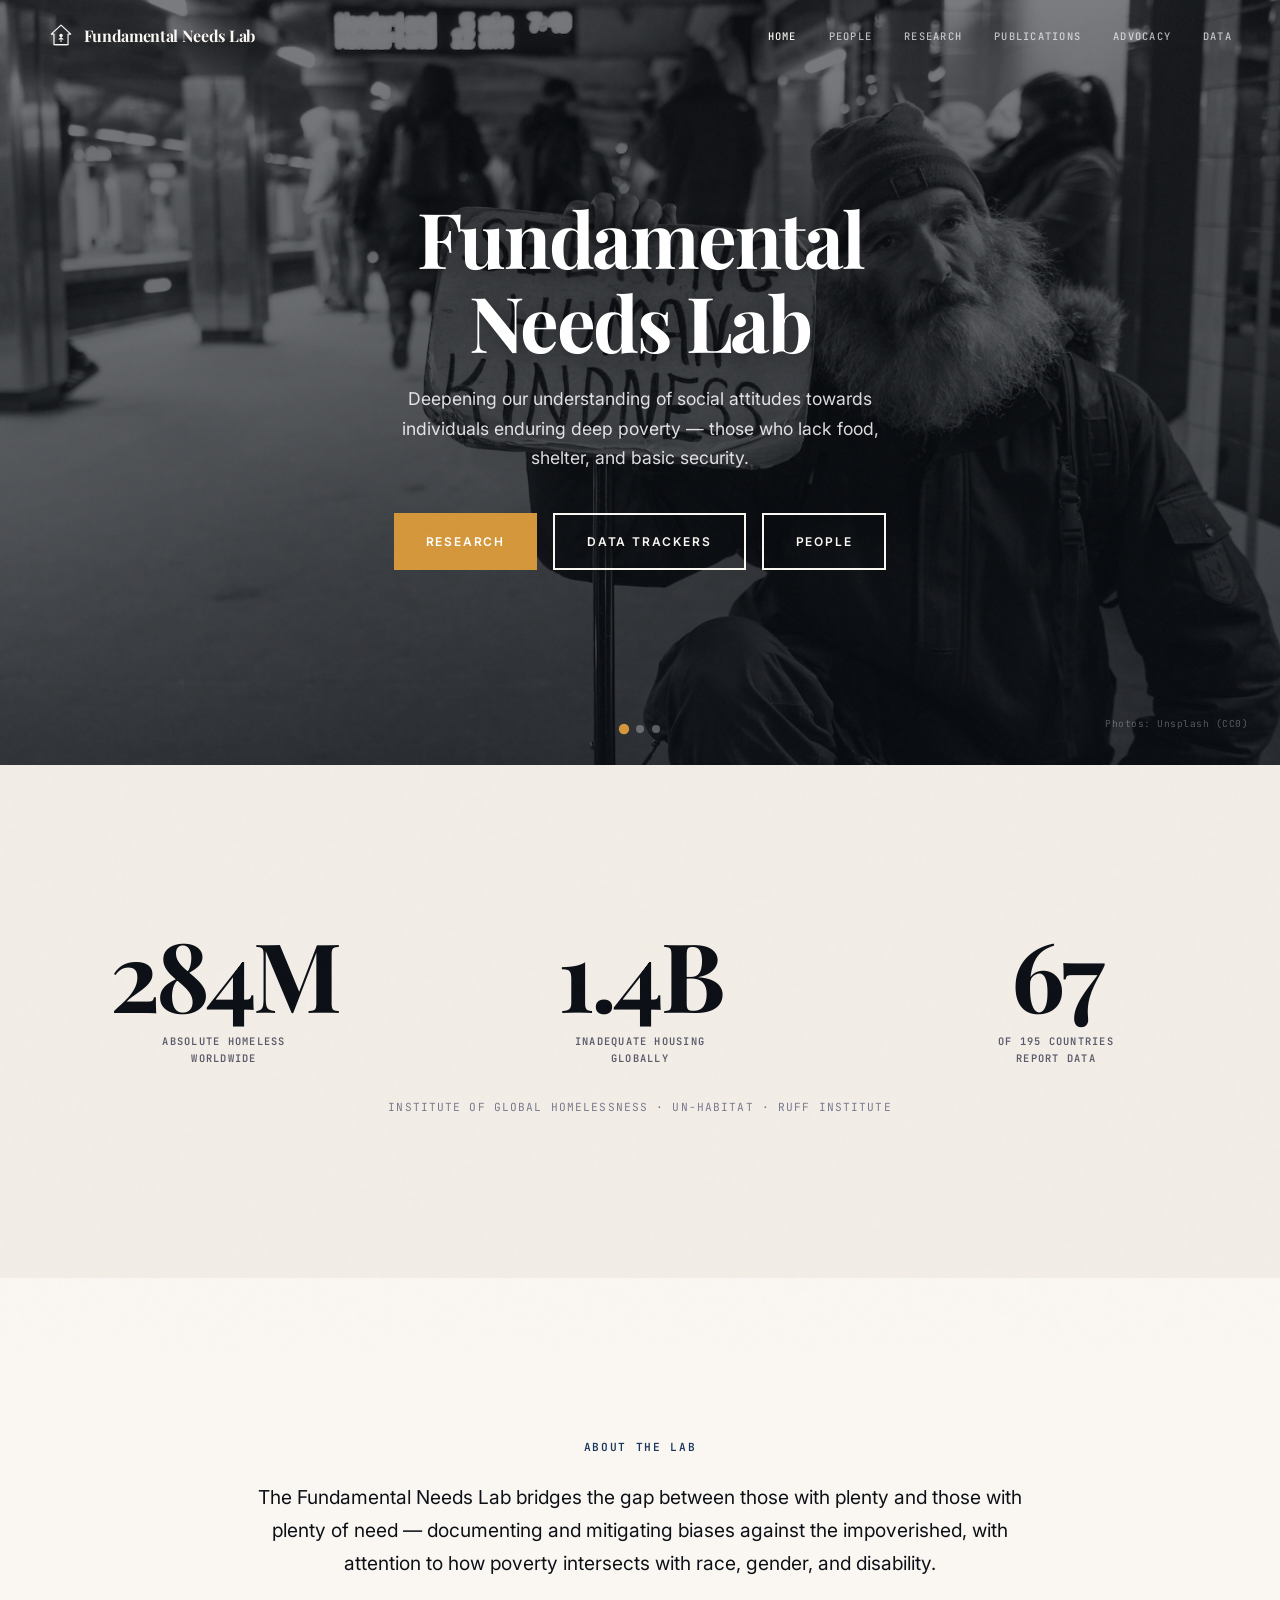
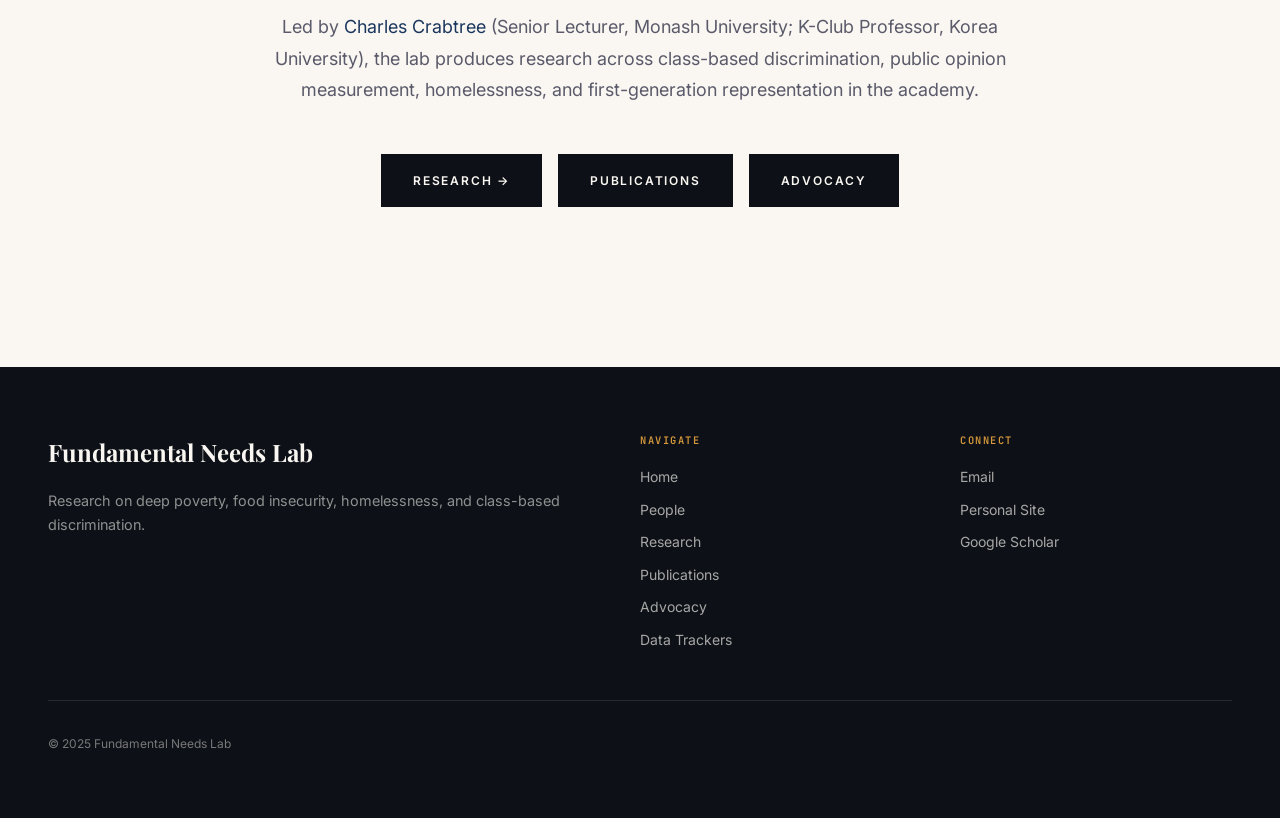
==== commit 8dd29b29: "Replace FN monogram with shelter+person logo mark New mark: a clean-line shelter (roof peak + walls " ====
--- a/index.html
+++ b/index.html
@@ -20,7 +20,7 @@
 
     <nav class="nav nav--transparent">
         <div class="nav-inner">
-            <a href="index.html" class="nav-logo"><svg class="nav-logo-mark" width="28" height="20" viewBox="0 0 40 32" fill="currentColor"><rect x="2" y="2" width="4" height="28" rx="1"/><rect x="2" y="2" width="14" height="4" rx="1"/><rect x="2" y="13" width="10" height="3.5" rx="1"/><rect x="22" y="2" width="4" height="28" rx="1"/><rect x="34" y="2" width="4" height="28" rx="1"/><polygon points="22,2 26,2 38,26 38,30 34,30 22,6"/></svg> Fundamental Needs Lab</a>
+            <a href="index.html" class="nav-logo"><svg class="nav-logo-mark" width="26" height="26" viewBox="0 0 48 48" fill="none"><path d="M24 4L6 20.5h5V40h26V20.5h5L24 4z" stroke="currentColor" stroke-width="2.2" fill="none" stroke-linejoin="round"/><circle cx="24" cy="23" r="3.2" fill="currentColor"/><path d="M24 26.5v7.5M20.5 30l3.5-2.5 3.5 2.5" stroke="currentColor" stroke-width="2" stroke-linecap="round" stroke-linejoin="round"/><line x1="14" y1="40" x2="34" y2="40" stroke="currentColor" stroke-width="2.2" stroke-linecap="round"/></svg> Fundamental Needs Lab</a>
             <div class="nav-links">
                 <a href="index.html" class="nav-link">Home</a>
                 <a href="people.html" class="nav-link">People</a>
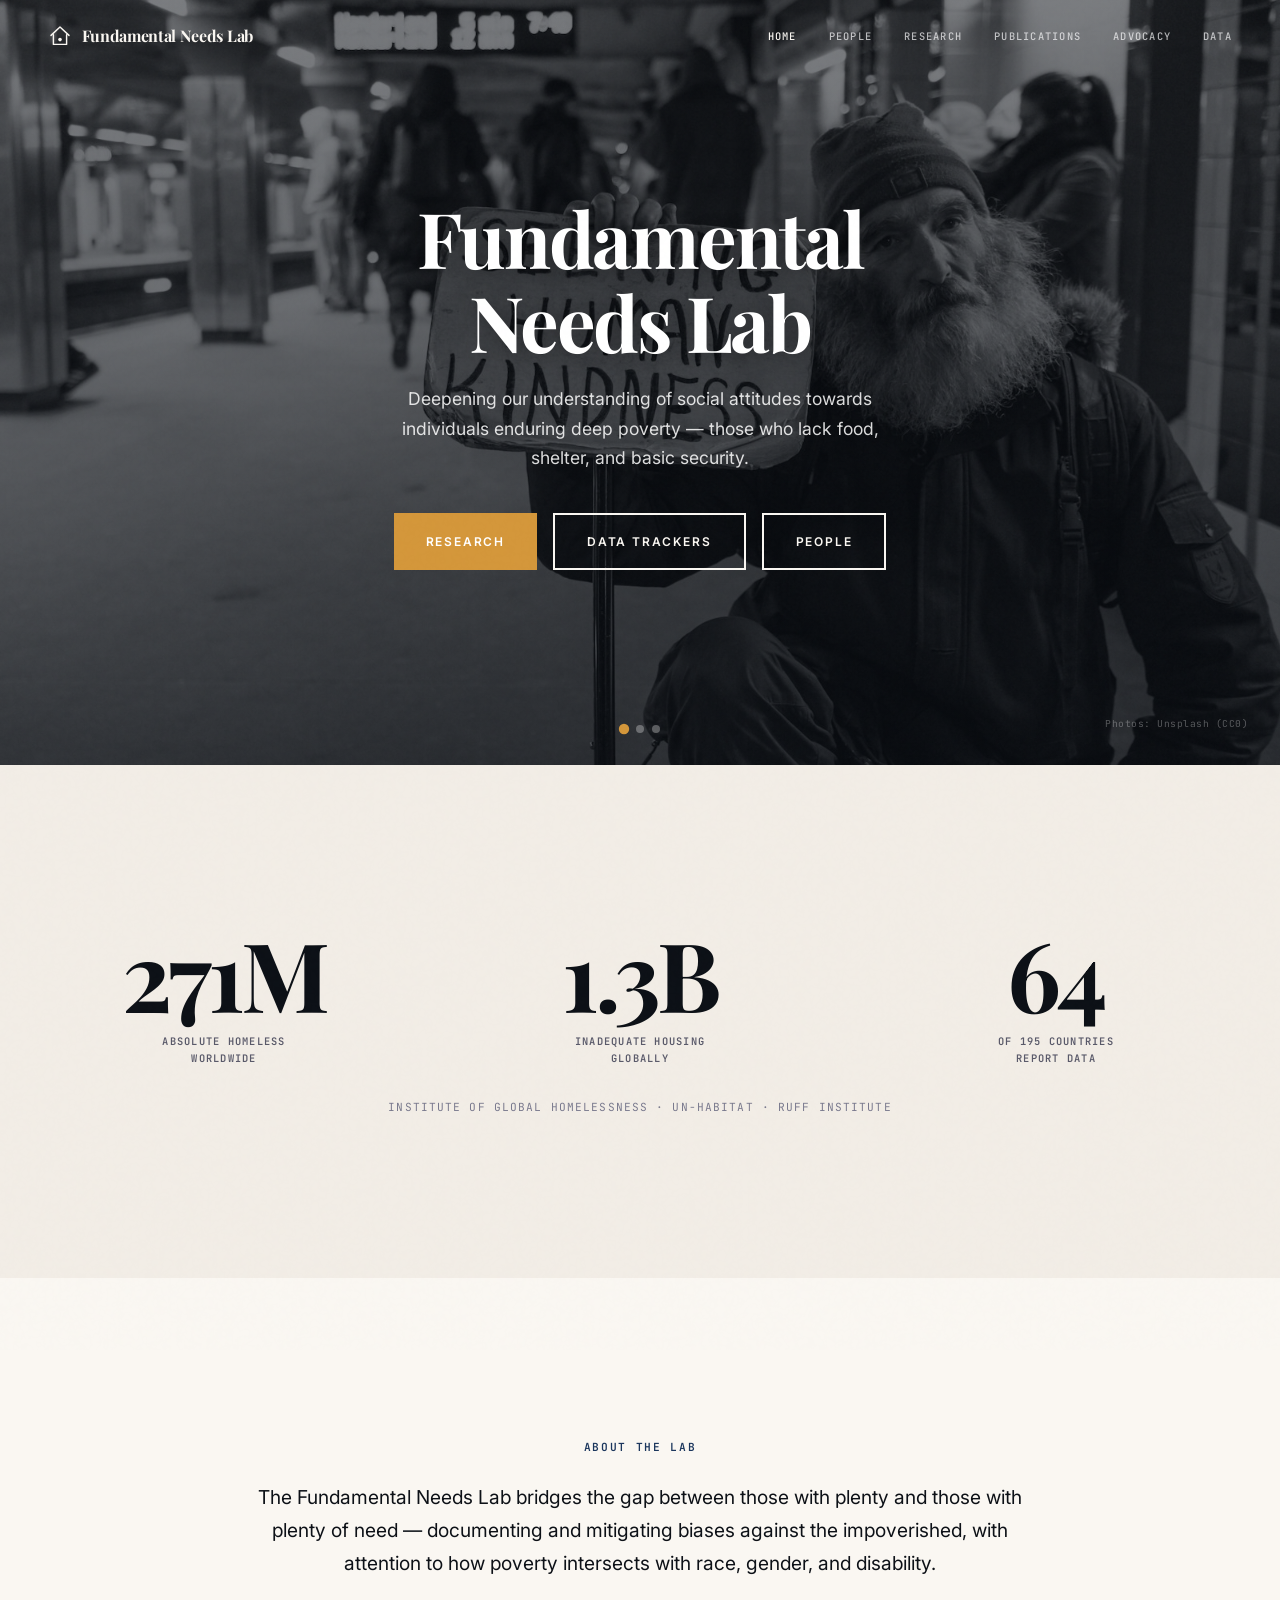
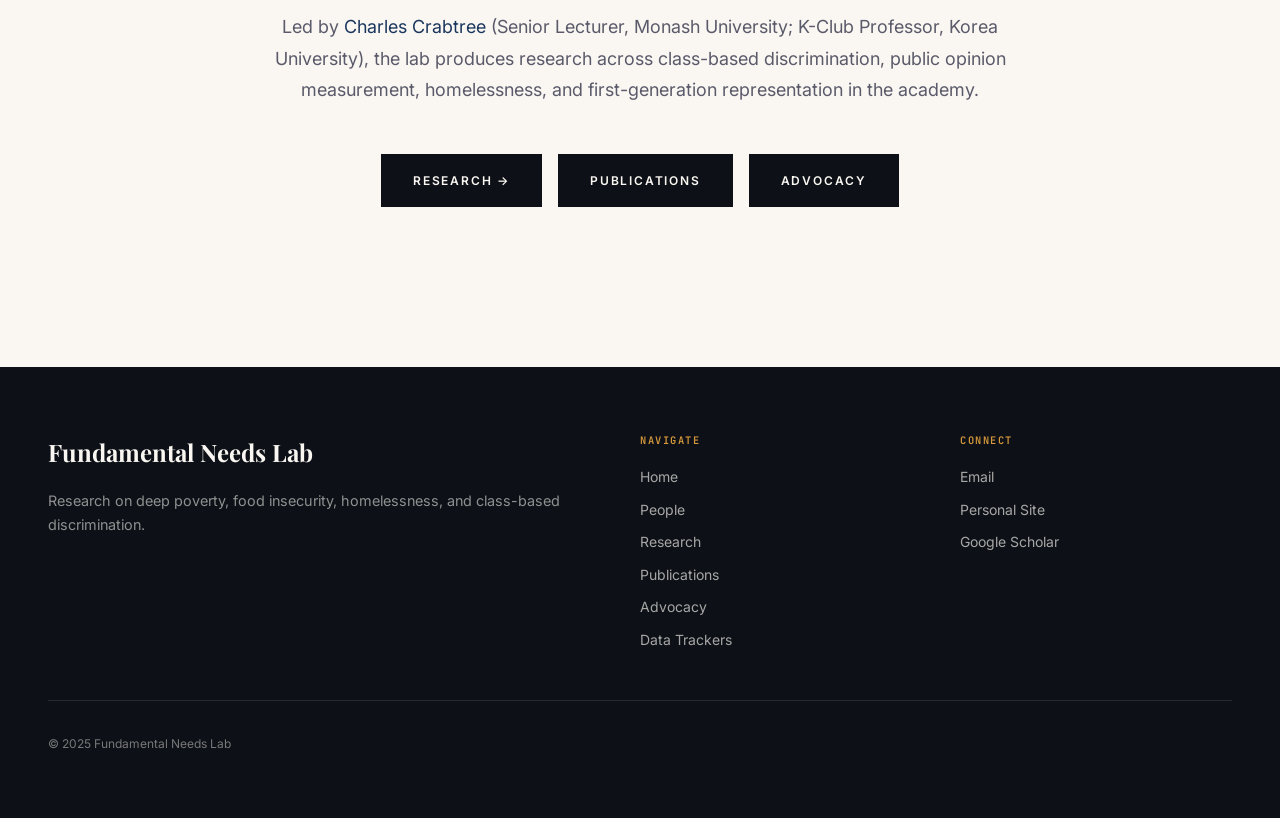
==== commit 1615a706: "Collapsible tables, title case, new pub, refined logo, header fix Data page: - All data tables now h" ====
--- a/index.html
+++ b/index.html
@@ -20,7 +20,7 @@
 
     <nav class="nav nav--transparent">
         <div class="nav-inner">
-            <a href="index.html" class="nav-logo"><svg class="nav-logo-mark" width="26" height="26" viewBox="0 0 48 48" fill="none"><path d="M24 4L6 20.5h5V40h26V20.5h5L24 4z" stroke="currentColor" stroke-width="2.2" fill="none" stroke-linejoin="round"/><circle cx="24" cy="23" r="3.2" fill="currentColor"/><path d="M24 26.5v7.5M20.5 30l3.5-2.5 3.5 2.5" stroke="currentColor" stroke-width="2" stroke-linecap="round" stroke-linejoin="round"/><line x1="14" y1="40" x2="34" y2="40" stroke="currentColor" stroke-width="2.2" stroke-linecap="round"/></svg> Fundamental Needs Lab</a>
+            <a href="index.html" class="nav-logo"><svg class="nav-logo-mark" width="24" height="24" viewBox="0 0 40 40" fill="none"><path d="M5 19L20 5l15 14" stroke="currentColor" stroke-width="2.4" stroke-linecap="round" stroke-linejoin="round"/><path d="M9 18v16h22V18" stroke="currentColor" stroke-width="2.4" stroke-linecap="round" stroke-linejoin="round"/><circle cx="20" cy="26" r="3" fill="currentColor"/></svg> Fundamental Needs Lab</a>
             <div class="nav-links">
                 <a href="index.html" class="nav-link">Home</a>
                 <a href="people.html" class="nav-link">People</a>
--- a/styles.css
+++ b/styles.css
@@ -120,7 +120,7 @@
 
 .editorial-headline {
     font-family: var(--font-serif);
-    font-size: clamp(1.75rem, 3.5vw, 2.5rem);
+    font-size: clamp(2rem, 4vw, 3rem);
     font-weight: 700;
     line-height: 1.15;
     letter-spacing: -0.02em;
@@ -701,19 +701,32 @@
 }
 .paper-list li em { color: var(--ink); }
 
-.research-figure { margin: 2.5rem 0; text-align: center; }
+.research-figure {
+    margin: 2.5rem 0;
+    text-align: center;
+}
 .research-figure img {
     max-width: 100%;
-    border: 1px solid var(--border);
-    border-radius: 2px;
-    transition: border-color 0.3s ease;
-}
-.research-figure img:hover { border-color: rgba(27, 54, 93, 0.3); }
+    border: none;
+    border-radius: 8px;
+    box-shadow: 0 4px 24px rgba(13, 17, 23, 0.08), 0 1px 4px rgba(13, 17, 23, 0.04);
+    transition: transform 0.4s cubic-bezier(0.34, 1.56, 0.64, 1), box-shadow 0.4s ease;
+    /* Blend white figure backgrounds into the cream site palette */
+    background: #fff;
+    padding: 1rem;
+}
+.research-figure img:hover {
+    transform: scale(1.01);
+    box-shadow: 0 8px 40px rgba(13, 17, 23, 0.12), 0 2px 8px rgba(13, 17, 23, 0.06);
+}
 .research-figure figcaption {
     font-size: 0.8rem;
     color: var(--warm-gray-light);
     margin-top: 1rem;
     font-style: italic;
+    max-width: 500px;
+    margin-left: auto;
+    margin-right: auto;
 }
 
 /* ========================================
@@ -914,6 +927,39 @@
     color: var(--accent);
     min-width: 3rem;
     text-align: center;
+}
+
+/* Collapsible data table */
+.table-collapse { display: none; }
+.table-collapse.open { display: block; }
+.table-toggle {
+    display: inline-flex;
+    align-items: center;
+    gap: 0.4rem;
+    padding: 0.5rem 1rem;
+    font-family: var(--font-mono);
+    font-size: 0.65rem;
+    font-weight: 600;
+    letter-spacing: 0.1em;
+    text-transform: uppercase;
+    color: var(--accent);
+    background: none;
+    border: 1px solid var(--border);
+    border-radius: 2px;
+    cursor: pointer;
+    margin-bottom: 1.5rem;
+    transition: all 0.3s ease;
+}
+.table-toggle:hover {
+    border-color: var(--accent);
+    background: rgba(27, 54, 93, 0.04);
+}
+.table-toggle .toggle-arrow {
+    transition: transform 0.3s ease;
+    font-size: 0.5rem;
+}
+.table-toggle.open .toggle-arrow {
+    transform: rotate(180deg);
 }
 
 .data-table-wrap { overflow-x: auto; margin-bottom: 2rem; }
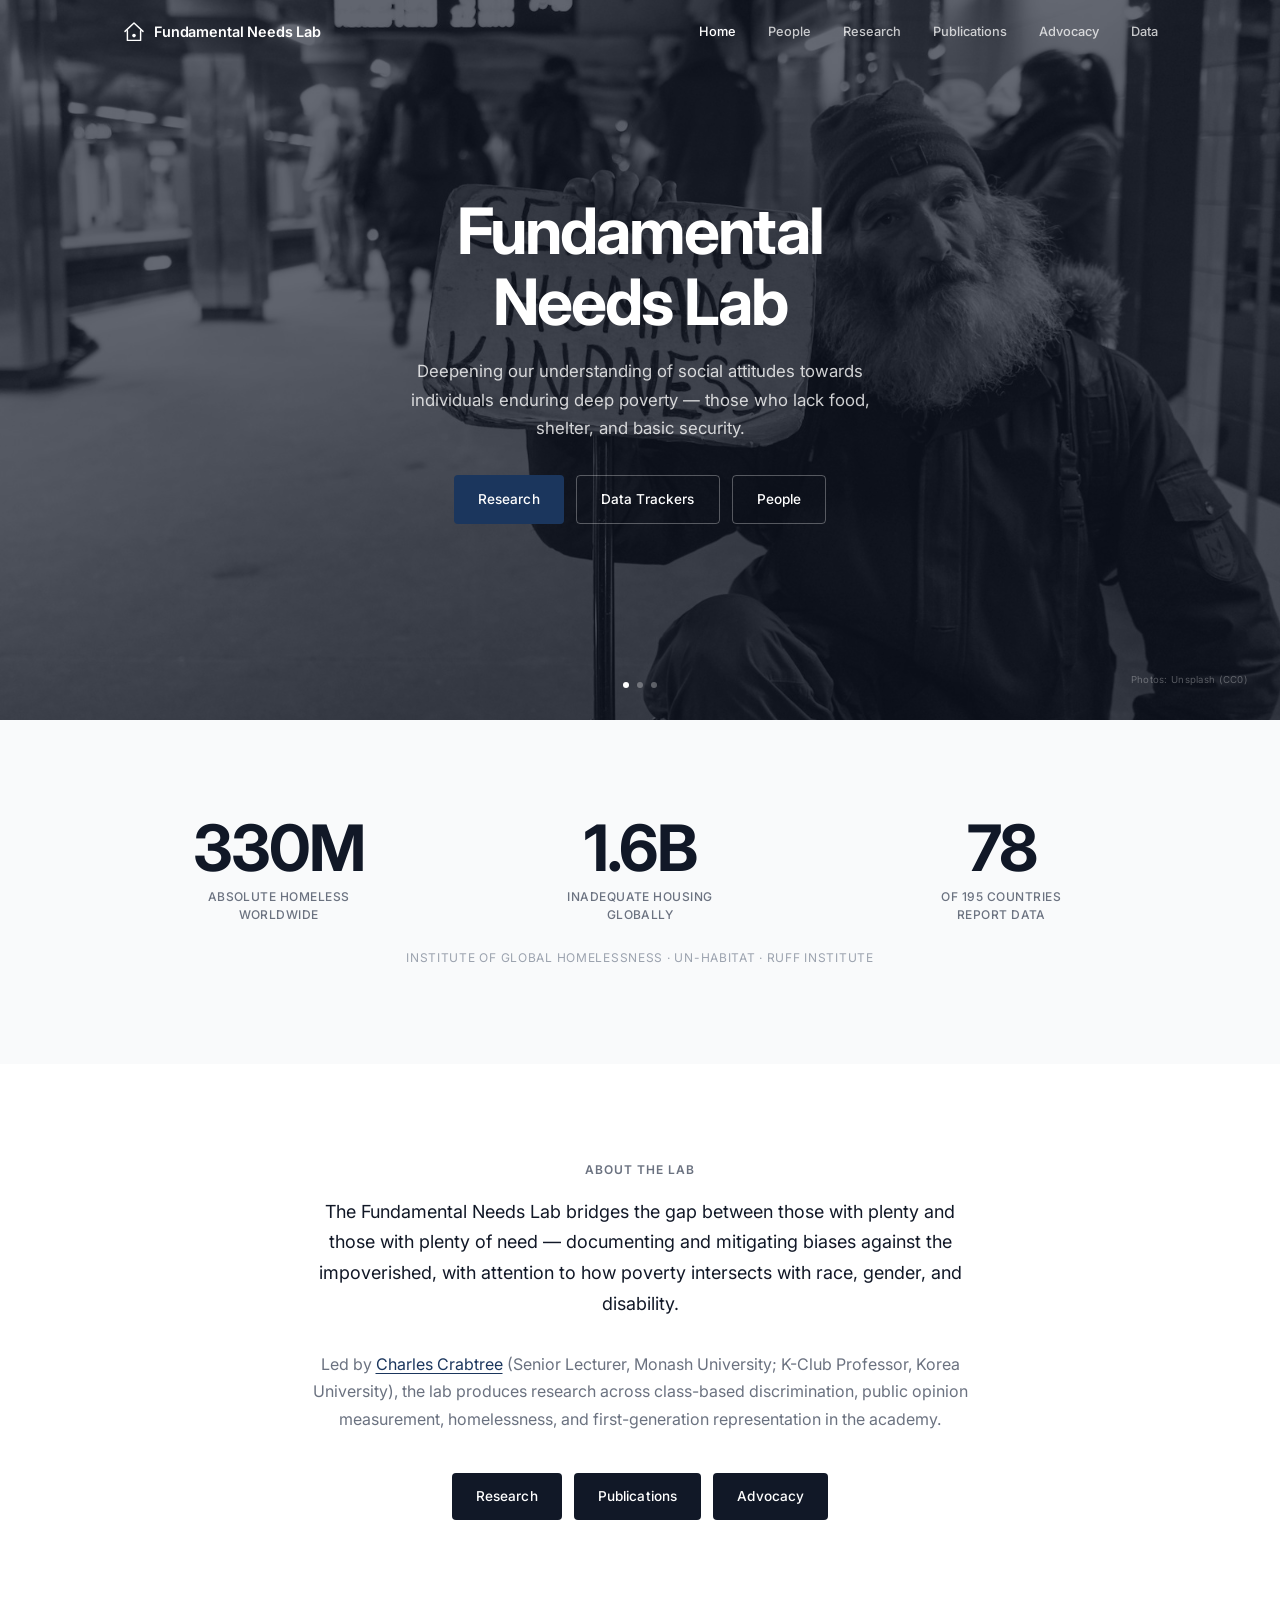
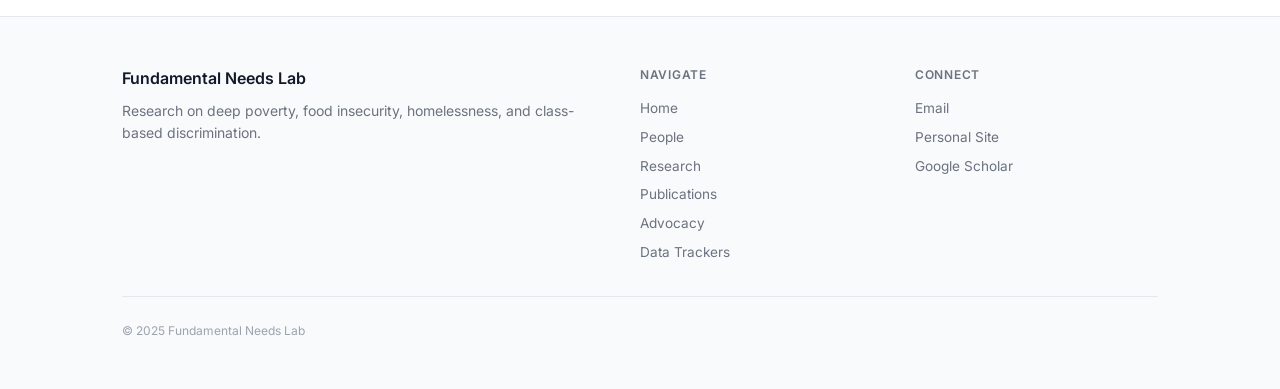
==== commit cec2cbc2: "Redesign site with minimal aesthetic Strip vibe-coded effects: grain overlay, bouncy spring animatio" ====
--- a/index.html
+++ b/index.html
@@ -11,13 +11,10 @@
     <link rel="icon" type="image/svg+xml" href="images/favicon.svg">
     <link rel="preconnect" href="https://fonts.googleapis.com">
     <link rel="preconnect" href="https://fonts.gstatic.com" crossorigin>
-    <link href="https://fonts.googleapis.com/css2?family=Inter:wght@400;500;600;700&family=JetBrains+Mono:wght@400;500;600&family=Playfair+Display:ital,wght@0,400;0,500;0,600;0,700;1,400;1,700&display=swap" rel="stylesheet">
-    <link rel="stylesheet" href="styles.css?v=5">
+    <link href="https://fonts.googleapis.com/css2?family=Inter:wght@400;500;600;700&display=swap" rel="stylesheet">
+    <link rel="stylesheet" href="styles.css?v=6">
 </head>
 <body>
-    <div class="scroll-progress"></div>
-    <div class="grain-overlay" aria-hidden="true"></div>
-
     <nav class="nav nav--transparent">
         <div class="nav-inner">
             <a href="index.html" class="nav-logo"><svg class="nav-logo-mark" width="24" height="24" viewBox="0 0 40 40" fill="none"><path d="M5 19L20 5l15 14" stroke="currentColor" stroke-width="2.4" stroke-linecap="round" stroke-linejoin="round"/><path d="M9 18v16h22V18" stroke="currentColor" stroke-width="2.4" stroke-linecap="round" stroke-linejoin="round"/><circle cx="20" cy="26" r="3" fill="currentColor"/></svg> Fundamental Needs Lab</a>
@@ -56,10 +53,10 @@
         <div class="mc-container">
             <h1 class="fade-in">Fundamental<br>Needs Lab</h1>
             <p class="fade-in fade-in-d1">Deepening our understanding of social attitudes towards individuals enduring deep poverty — those who lack food, shelter, and basic security.</p>
-            <div class="fade-in fade-in-d2" style="display: flex; gap: 1rem; justify-content: center; flex-wrap: wrap;">
-                <a href="research.html" class="btn-primary" data-magnetic>Research</a>
-                <a href="data.html" class="btn-outline-light" data-magnetic>Data Trackers</a>
-                <a href="people.html" class="btn-outline-light" data-magnetic>People</a>
+            <div class="fade-in fade-in-d2" style="display: flex; gap: 0.75rem; justify-content: center; flex-wrap: wrap;">
+                <a href="research.html" class="btn-primary">Research</a>
+                <a href="data.html" class="btn-outline-light">Data Trackers</a>
+                <a href="people.html" class="btn-outline-light">People</a>
             </div>
         </div>
 
@@ -74,38 +71,38 @@
     <!-- ========== STATS — INLINE LIGHT ========== -->
     <section class="section-cream">
         <div class="mc-container">
-            <div class="stats-banner" style="margin-bottom: 2rem;">
+            <div class="stats-banner" style="margin-bottom: 1.5rem;">
                 <div class="stat-item fade-in">
-                    <div class="stat-number" data-counter="330" data-suffix="M" style="color: var(--ink);">0</div>
-                    <div class="stat-label" style="color: var(--warm-gray);">Absolute homeless<br>worldwide</div>
+                    <div class="stat-number" data-counter="330" data-suffix="M" style="color: var(--text);">0</div>
+                    <div class="stat-label" style="color: var(--text-secondary);">Absolute homeless<br>worldwide</div>
                 </div>
                 <div class="stat-item fade-in fade-in-d1">
-                    <div class="stat-number" data-counter="1.6" data-suffix="B" style="color: var(--ink);">0</div>
-                    <div class="stat-label" style="color: var(--warm-gray);">Inadequate housing<br>globally</div>
+                    <div class="stat-number" data-counter="1.6" data-suffix="B" style="color: var(--text);">0</div>
+                    <div class="stat-label" style="color: var(--text-secondary);">Inadequate housing<br>globally</div>
                 </div>
                 <div class="stat-item fade-in fade-in-d2">
-                    <div class="stat-number" data-counter="78" data-suffix="" style="color: var(--ink);">0</div>
-                    <div class="stat-label" style="color: var(--warm-gray);">Of 195 countries<br>report data</div>
+                    <div class="stat-number" data-counter="78" data-suffix="" style="color: var(--text);">0</div>
+                    <div class="stat-label" style="color: var(--text-secondary);">Of 195 countries<br>report data</div>
                 </div>
             </div>
-            <p class="fade-in fade-in-d3" style="text-align: center; color: var(--warm-gray-light); font-size: 0.7rem; font-family: var(--font-mono); letter-spacing: 0.1em; text-transform: uppercase;">Institute of Global Homelessness · UN-Habitat · Ruff Institute</p>
+            <p class="fade-in fade-in-d3" style="text-align: center; color: var(--text-tertiary); font-size: 0.75rem; letter-spacing: 0.06em; text-transform: uppercase;">Institute of Global Homelessness · UN-Habitat · Ruff Institute</p>
         </div>
     </section>
 
     <!-- ========== ABOUT ========== -->
     <section class="section-light">
         <div class="mc-narrow" style="text-align: center;">
-            <p class="editorial-label fade-in" style="color: var(--accent); margin-bottom: 1.5rem;">About the Lab</p>
+            <p class="editorial-label fade-in" style="margin-bottom: 1rem;">About the Lab</p>
             <div class="fade-in fade-in-d1">
                 <p class="editorial-body-lg" style="margin-bottom: 2rem;">The Fundamental Needs Lab bridges the gap between those with plenty and those with plenty of need — documenting and mitigating biases against the impoverished, with attention to how poverty intersects with race, gender, and disability.</p>
             </div>
             <div class="fade-in fade-in-d2">
-                <p class="editorial-body" style="margin-bottom: 3rem; color: var(--warm-gray);">Led by <a href="https://charlescrabtree.org">Charles Crabtree</a> (Senior Lecturer, Monash University; K-Club Professor, Korea University), the lab produces research across class-based discrimination, public opinion measurement, homelessness, and first-generation representation in the academy.</p>
+                <p class="editorial-body" style="margin-bottom: 2.5rem; color: var(--text-secondary);">Led by <a href="https://charlescrabtree.org">Charles Crabtree</a> (Senior Lecturer, Monash University; K-Club Professor, Korea University), the lab produces research across class-based discrimination, public opinion measurement, homelessness, and first-generation representation in the academy.</p>
             </div>
-            <div class="fade-in fade-in-d3" style="display: flex; gap: 1rem; justify-content: center; flex-wrap: wrap;">
-                <a href="research.html" class="btn-dark" data-magnetic>Research →</a>
-                <a href="publications.html" class="btn-dark" data-magnetic>Publications</a>
-                <a href="advocacy.html" class="btn-dark" data-magnetic>Advocacy</a>
+            <div class="fade-in fade-in-d3" style="display: flex; gap: 0.75rem; justify-content: center; flex-wrap: wrap;">
+                <a href="research.html" class="btn-dark">Research</a>
+                <a href="publications.html" class="btn-dark">Publications</a>
+                <a href="advocacy.html" class="btn-dark">Advocacy</a>
             </div>
         </div>
     </section>
@@ -145,6 +142,6 @@
         </div>
     </footer>
 
-    <script src="script.js?v=5"></script>
+    <script src="script.js?v=6"></script>
 </body>
 </html>
--- a/styles.css
+++ b/styles.css
@@ -1,36 +1,24 @@
 /* ========================================
-   Fundamental Needs Lab
-   Editorial "quiet luxury" design system
+   Fundamental Needs Lab — Minimal Design System
    ======================================== */
 
 :root {
-    /* Palette — Deep Indigo + Warm Amber */
-    --ink: #0d1117;
-    --ink-light: #161b22;
-    --parchment: #faf7f2;
-    --cream: #f2ede6;
+    --text: #111827;
+    --text-secondary: #6b7280;
+    --text-tertiary: #9ca3af;
+    --bg: #ffffff;
+    --bg-alt: #f9fafb;
     --accent: #1b365d;
-    --accent-dark: #142a4a;
-    --accent-light: #2a4f82;
-    --amber: #d4973b;
-    --amber-dark: #b8822f;
-    --amber-light: #e4ad55;
-    --warm-gray: #5a5a6a;
-    --warm-gray-light: #7a7a8e;
-    --warm-gray-dark: #3a3a4a;
+    --accent-hover: #142a4a;
+    --border: #e5e7eb;
+    --border-light: #f3f4f6;
     --white: #ffffff;
-    --border: rgba(13, 17, 23, 0.08);
-    --border-light: rgba(13, 17, 23, 0.05);
-
-    /* Fonts */
-    --font-serif: 'Playfair Display', Georgia, serif;
-    --font-sans: 'Inter', system-ui, sans-serif;
-    --font-mono: 'JetBrains Mono', 'SF Mono', monospace;
-
-    /* Layout */
-    --max-width: 1400px;
-    --narrow-width: 900px;
-    --nav-height: 72px;
+
+    --font-sans: 'Inter', system-ui, -apple-system, sans-serif;
+
+    --max-width: 1100px;
+    --narrow-width: 720px;
+    --nav-height: 64px;
 }
 
 /* ========================================
@@ -47,21 +35,20 @@
 body {
     font-family: var(--font-sans);
     font-size: 1rem;
-    line-height: 1.75;
-    color: var(--ink);
-    background: var(--parchment);
-    overflow-x: hidden;
+    line-height: 1.7;
+    color: var(--text);
+    background: var(--bg);
 }
 
 ::selection {
     background: var(--accent);
-    color: var(--parchment);
+    color: var(--white);
 }
 
 a {
     color: inherit;
     text-decoration: none;
-    transition: color 0.2s ease;
+    transition: color 0.15s ease;
 }
 
 *:focus-visible {
@@ -72,92 +59,55 @@
 img { max-width: 100%; height: auto; }
 
 /* ========================================
-   Grain Overlay
-   ======================================== */
-.grain-overlay {
-    position: fixed;
-    inset: -50%;
-    width: 200%;
-    height: 200%;
-    background-image: url("data:image/svg+xml,%3Csvg viewBox='0 0 256 256' xmlns='http://www.w3.org/2000/svg'%3E%3Cfilter id='noise'%3E%3CfeTurbulence type='fractalNoise' baseFrequency='0.9' numOctaves='4' stitchTiles='stitch'/%3E%3C/filter%3E%3Crect width='100%25' height='100%25' filter='url(%23noise)' opacity='0.04'/%3E%3C/svg%3E");
-    pointer-events: none;
-    z-index: 9999;
-    opacity: 0.12;
-    animation: grain 0.5s steps(10) infinite;
-}
-
-@keyframes grain {
-    0%, 100% { transform: translate(0, 0); }
-    10% { transform: translate(-5%, -10%); }
-    20% { transform: translate(-15%, 5%); }
-    30% { transform: translate(7%, -25%); }
-    40% { transform: translate(-5%, 25%); }
-    50% { transform: translate(-15%, 10%); }
-    60% { transform: translate(15%, 0%); }
-    70% { transform: translate(0%, 15%); }
-    80% { transform: translate(3%, 35%); }
-    90% { transform: translate(-10%, 10%); }
-}
-
-/* ========================================
-   Editorial Typography
-   ======================================== */
-.editorial-mega {
-    font-family: var(--font-serif);
-    font-size: clamp(4rem, 12vw, 12rem);
+   Typography
+   ======================================== */
+.editorial-display {
+    font-size: clamp(2rem, 4.5vw, 3.5rem);
     font-weight: 700;
-    line-height: 0.85;
-    letter-spacing: -0.05em;
-}
-
-.editorial-display {
-    font-family: var(--font-serif);
-    font-size: clamp(2.5rem, 6vw, 5rem);
-    font-weight: 700;
-    line-height: 0.95;
+    line-height: 1.1;
     letter-spacing: -0.03em;
+    color: var(--text);
 }
 
 .editorial-headline {
-    font-family: var(--font-serif);
-    font-size: clamp(2rem, 4vw, 3rem);
-    font-weight: 700;
-    line-height: 1.15;
+    font-size: clamp(1.5rem, 3vw, 2.25rem);
+    font-weight: 600;
+    line-height: 1.2;
     letter-spacing: -0.02em;
+    color: var(--text);
 }
 
 .editorial-subhead {
-    font-family: var(--font-serif);
-    font-size: clamp(1.25rem, 2.5vw, 1.75rem);
+    font-size: clamp(1.1rem, 2vw, 1.35rem);
     font-weight: 400;
-    line-height: 1.5;
-    letter-spacing: -0.01em;
+    line-height: 1.6;
+    color: var(--text-secondary);
 }
 
 .editorial-body {
+    font-size: 1rem;
+    line-height: 1.7;
+    color: var(--text);
+}
+
+.editorial-body-lg {
     font-size: 1.125rem;
-    line-height: 1.75;
-    color: var(--ink);
-}
-
-.editorial-body-lg {
-    font-size: clamp(1.1rem, 1.5vw, 1.25rem);
     line-height: 1.7;
-    color: var(--ink);
+    color: var(--text);
 }
 
 .editorial-label {
-    font-family: var(--font-mono);
-    font-size: 0.7rem;
-    font-weight: 600;
-    letter-spacing: 0.15em;
+    font-size: 0.75rem;
+    font-weight: 600;
+    letter-spacing: 0.08em;
     text-transform: uppercase;
+    color: var(--text-secondary);
 }
 
 .editorial-caption {
     font-size: 0.875rem;
     line-height: 1.5;
-    color: var(--warm-gray);
+    color: var(--text-secondary);
 }
 
 /* Inline links in body text */
@@ -165,17 +115,20 @@
 .editorial-body-lg a,
 .prose-content a {
     color: var(--accent);
-    text-decoration: none;
-    transition: color 0.2s ease, text-decoration 0.2s ease;
+    text-decoration: underline;
+    text-underline-offset: 3px;
+    text-decoration-thickness: 1px;
+    transition: color 0.15s ease;
 }
 .editorial-body a:hover,
 .editorial-body-lg a:hover,
 .prose-content a:hover {
-    color: var(--accent-dark);
-    text-decoration: underline;
-    text-underline-offset: 3px;
-    text-decoration-thickness: 1px;
-}
+    color: var(--accent-hover);
+}
+
+/* Unused legacy classes — kept for markup compatibility */
+.editorial-mega { font-size: clamp(2.5rem, 8vw, 5rem); font-weight: 700; line-height: 0.95; letter-spacing: -0.04em; }
+.editorial-rule-accent { display: none; }
 
 /* ========================================
    Dividers
@@ -183,47 +136,7 @@
 .editorial-rule {
     border: none;
     height: 1px;
-    background: currentColor;
-    opacity: 0.15;
-}
-
-.editorial-rule-accent {
-    border: none;
-    height: 2px;
-    background: var(--amber);
-    width: 60px;
-    transform-origin: left;
-}
-.editorial-rule-accent.fade-in {
-    transform: scaleX(0);
-}
-.editorial-rule-accent.fade-in.visible {
-    transform: scaleX(1);
-    transition: transform 1s cubic-bezier(0.25, 0.1, 0.25, 1);
-}
-
-/* ========================================
-   Hover Line Effect
-   ======================================== */
-.hover-line {
-    position: relative;
-    display: inline-block;
-}
-.hover-line::after {
-    content: '';
-    position: absolute;
-    bottom: -2px;
-    left: 0;
-    width: 100%;
-    height: 2px;
-    background: var(--accent);
-    transform: scaleX(0);
-    transform-origin: right;
-    transition: transform 0.4s cubic-bezier(0.25, 0.1, 0.25, 1);
-}
-.hover-line:hover::after {
-    transform: scaleX(1);
-    transform-origin: left;
+    background: var(--border);
 }
 
 /* ========================================
@@ -233,22 +146,22 @@
     max-width: var(--max-width);
     margin-left: auto;
     margin-right: auto;
-    padding-left: 3rem;
-    padding-right: 3rem;
+    padding-left: 2rem;
+    padding-right: 2rem;
 }
 
 .mc-narrow {
     max-width: var(--narrow-width);
     margin-left: auto;
     margin-right: auto;
-    padding-left: 3rem;
-    padding-right: 3rem;
+    padding-left: 2rem;
+    padding-right: 2rem;
 }
 
 @media (max-width: 640px) {
     .mc-container, .mc-narrow {
-        padding-left: 1.5rem;
-        padding-right: 1.5rem;
+        padding-left: 1.25rem;
+        padding-right: 1.25rem;
     }
 }
 
@@ -259,8 +172,8 @@
     position: fixed;
     top: 0; left: 0; right: 0;
     z-index: 1000;
-    transition: all 0.3s ease;
     height: var(--nav-height);
+    transition: background 0.2s ease, box-shadow 0.2s ease;
 }
 
 .nav--transparent {
@@ -268,44 +181,38 @@
 }
 
 .nav--solid {
-    background: rgba(250, 247, 242, 0.95);
+    background: rgba(255, 255, 255, 0.95);
     backdrop-filter: blur(8px);
     -webkit-backdrop-filter: blur(8px);
-    box-shadow: 0 1px 0 rgba(17, 17, 24, 0.08);
+    border-bottom: 1px solid var(--border);
 }
 
 .nav-inner {
     max-width: var(--max-width);
     height: 100%;
     margin: 0 auto;
-    padding: 0 3rem;
+    padding: 0 2rem;
     display: flex;
     align-items: center;
     justify-content: space-between;
 }
 
 .nav-logo {
-    font-family: var(--font-serif);
-    font-size: 1rem;
-    font-weight: 700;
+    font-size: 0.9rem;
+    font-weight: 600;
     text-decoration: none;
-    transition: color 0.3s ease;
-    letter-spacing: -0.02em;
+    letter-spacing: -0.01em;
     display: flex;
     align-items: center;
-    gap: 0.6rem;
+    gap: 0.5rem;
 }
 .nav-logo-mark {
     flex-shrink: 0;
-    transition: transform 0.4s cubic-bezier(0.34, 1.56, 0.64, 1);
-}
-.nav-logo:hover .nav-logo-mark {
-    transform: rotate(-5deg) scale(1.1);
-}
-
-.nav--transparent .nav-logo { color: var(--parchment); }
-.nav--solid .nav-logo { color: var(--ink); }
-.nav-logo:hover { opacity: 0.8; }
+}
+
+.nav--transparent .nav-logo { color: var(--white); }
+.nav--solid .nav-logo { color: var(--text); }
+.nav-logo:hover { opacity: 0.7; }
 
 .nav-links {
     display: flex;
@@ -314,22 +221,19 @@
 }
 
 .nav-link {
-    font-family: var(--font-mono);
-    font-size: 0.65rem;
+    font-size: 0.8rem;
     font-weight: 500;
-    letter-spacing: 0.12em;
-    text-transform: uppercase;
     text-decoration: none;
-    transition: color 0.3s ease;
-}
-
-.nav--transparent .nav-link { color: rgba(249, 249, 251, 0.7); }
+    transition: color 0.15s ease;
+}
+
+.nav--transparent .nav-link { color: rgba(255, 255, 255, 0.75); }
 .nav--transparent .nav-link:hover,
-.nav--transparent .nav-link.active { color: var(--parchment); }
-
-.nav--solid .nav-link { color: var(--warm-gray); }
-.nav--solid .nav-link:hover { color: var(--ink); }
-.nav--solid .nav-link.active { color: var(--ink); }
+.nav--transparent .nav-link.active { color: var(--white); }
+
+.nav--solid .nav-link { color: var(--text-secondary); }
+.nav--solid .nav-link:hover { color: var(--text); }
+.nav--solid .nav-link.active { color: var(--text); }
 
 .nav-toggle {
     display: none;
@@ -342,43 +246,38 @@
 }
 .nav-toggle span {
     display: block;
-    width: 22px;
-    height: 2px;
-    transition: all 0.3s ease;
-}
-.nav--transparent .nav-toggle span { background: var(--parchment); }
-.nav--solid .nav-toggle span { background: var(--ink); }
-
-/* Mobile menu — full screen overlay */
+    width: 20px;
+    height: 1.5px;
+    transition: background 0.2s ease;
+}
+.nav--transparent .nav-toggle span { background: var(--white); }
+.nav--solid .nav-toggle span { background: var(--text); }
+
+/* Mobile menu */
 .mobile-menu {
     position: fixed;
     inset: 0;
     z-index: 10000;
-    background: var(--ink);
+    background: var(--text);
     display: flex;
     flex-direction: column;
     justify-content: center;
     padding: 3rem;
     opacity: 0;
     visibility: hidden;
-    transition: opacity 0.3s ease, visibility 0.3s ease;
-}
-.mobile-menu.open {
-    opacity: 1;
-    visibility: visible;
-}
+    transition: opacity 0.2s ease, visibility 0.2s ease;
+}
+.mobile-menu.open { opacity: 1; visibility: visible; }
 .mobile-menu a {
-    font-family: var(--font-serif);
-    font-size: 2.5rem;
-    font-weight: 700;
-    color: var(--parchment);
+    font-size: 1.75rem;
+    font-weight: 600;
+    color: var(--white);
     text-decoration: none;
-    padding: 0.5rem 0;
-    transition: color 0.2s ease;
+    padding: 0.4rem 0;
     display: block;
-}
-.mobile-menu a:hover,
-.mobile-menu a.active { color: var(--accent); }
+    transition: opacity 0.15s ease;
+}
+.mobile-menu a:hover { opacity: 0.6; }
 
 .mobile-menu-close {
     position: absolute;
@@ -386,7 +285,7 @@
     right: 1.5rem;
     background: none;
     border: none;
-    color: var(--parchment);
+    color: var(--white);
     cursor: pointer;
     padding: 8px;
 }
@@ -394,51 +293,38 @@
 @media (max-width: 768px) {
     .nav-links { display: none; }
     .nav-toggle { display: flex; }
-    .nav-inner { padding: 0 1.5rem; }
-}
-
-/* ========================================
-   Photo Hero (Homepage)
+    .nav-inner { padding: 0 1.25rem; }
+}
+
+/* ========================================
+   Hero (Homepage)
    ======================================== */
 .hero-photo {
     position: relative;
-    min-height: 85vh;
+    min-height: 80vh;
     display: flex;
     align-items: center;
     justify-content: center;
     overflow: hidden;
     text-align: center;
-}
-
-/* Slideshow images */
+    background: var(--text);
+}
+
 .hero-slide {
     position: absolute;
     inset: 0;
     background-size: cover;
     background-position: center;
     opacity: 0;
-    transition: opacity 1.5s ease;
-    /* Subtle slow zoom */
-    animation: heroZoom 20s ease infinite alternate;
-}
-.hero-slide.active {
-    opacity: 1;
-}
-@keyframes heroZoom {
-    from { transform: scale(1); }
-    to { transform: scale(1.06); }
-}
-
-/* Dark overlay for text readability */
+    transition: opacity 1.2s ease;
+}
+.hero-slide.active { opacity: 1; }
+
 .hero-photo::after {
     content: '';
     position: absolute;
     inset: 0;
-    background: linear-gradient(
-        to bottom,
-        rgba(13, 17, 23, 0.55) 0%,
-        rgba(13, 17, 23, 0.7) 100%
-    );
+    background: rgba(17, 24, 39, 0.65);
     z-index: 1;
 }
 
@@ -448,32 +334,22 @@
 }
 
 .hero-photo h1 {
-    font-family: var(--font-serif);
-    font-size: clamp(2.5rem, 6vw, 5rem);
+    font-size: clamp(2.25rem, 5vw, 4rem);
     font-weight: 700;
     letter-spacing: -0.03em;
     line-height: 1.1;
-    color: #fff;
+    color: var(--white);
     margin-bottom: 1.25rem;
-    text-shadow: 0 2px 20px rgba(0,0,0,0.3);
 }
 
 .hero-photo p {
-    font-size: 1.1rem;
-    color: rgba(255,255,255,0.85);
+    font-size: 1.05rem;
+    color: rgba(255, 255, 255, 0.8);
     max-width: 520px;
-    margin: 0 auto 2.5rem;
+    margin: 0 auto 2rem;
     line-height: 1.7;
 }
 
-.hero-photo .btn-primary {
-    background: var(--amber);
-}
-.hero-photo .btn-primary:hover {
-    background: var(--amber-dark);
-}
-
-/* Slide indicators */
 .hero-indicators {
     position: absolute;
     bottom: 2rem;
@@ -484,30 +360,25 @@
     gap: 0.5rem;
 }
 .hero-dot {
-    width: 8px;
-    height: 8px;
+    width: 6px;
+    height: 6px;
     border-radius: 50%;
-    background: rgba(255,255,255,0.3);
+    background: rgba(255, 255, 255, 0.3);
     border: none;
     cursor: pointer;
-    transition: all 0.4s cubic-bezier(0.34, 1.56, 0.64, 1);
+    transition: background 0.3s ease;
     padding: 0;
 }
-.hero-dot.active {
-    background: var(--amber);
-    transform: scale(1.3);
-}
-
-/* Photo credit */
+.hero-dot.active { background: var(--white); }
+
 .hero-credit {
     position: absolute;
     bottom: 2rem;
     right: 2rem;
     z-index: 3;
     font-size: 0.6rem;
-    color: rgba(255,255,255,0.3);
-    font-family: var(--font-mono);
-    letter-spacing: 0.05em;
+    color: rgba(255, 255, 255, 0.3);
+    letter-spacing: 0.03em;
 }
 
 /* ========================================
@@ -516,77 +387,77 @@
 .btn-primary {
     display: inline-flex;
     align-items: center;
-    gap: 0.5rem;
-    padding: 1rem 2rem;
-    background: var(--amber);
+    gap: 0.4rem;
+    padding: 0.75rem 1.5rem;
+    background: var(--accent);
     color: var(--white);
     font-family: var(--font-sans);
-    font-weight: 600;
-    font-size: 0.75rem;
-    letter-spacing: 0.15em;
-    text-transform: uppercase;
+    font-weight: 500;
+    font-size: 0.85rem;
+    letter-spacing: 0.01em;
     text-decoration: none;
     border: none;
+    border-radius: 4px;
     cursor: pointer;
-    transition: all 0.3s ease;
-}
-.btn-primary:hover { background: var(--amber-dark); color: var(--white); }
+    transition: background 0.15s ease;
+}
+.btn-primary:hover { background: var(--accent-hover); color: var(--white); }
 
 .btn-outline-light {
     display: inline-flex;
     align-items: center;
-    gap: 0.5rem;
-    padding: 1rem 2rem;
+    gap: 0.4rem;
+    padding: 0.75rem 1.5rem;
     background: transparent;
-    color: var(--parchment);
+    color: var(--white);
     font-family: var(--font-sans);
-    font-weight: 600;
-    font-size: 0.75rem;
-    letter-spacing: 0.15em;
-    text-transform: uppercase;
+    font-weight: 500;
+    font-size: 0.85rem;
+    letter-spacing: 0.01em;
     text-decoration: none;
-    border: 2px solid var(--parchment);
+    border: 1px solid rgba(255, 255, 255, 0.3);
+    border-radius: 4px;
     cursor: pointer;
-    transition: all 0.3s ease;
-}
-.btn-outline-light:hover { background: var(--parchment); color: var(--ink); }
+    transition: all 0.15s ease;
+}
+.btn-outline-light:hover { background: rgba(255, 255, 255, 0.1); color: var(--white); }
 
 .btn-dark {
     display: inline-flex;
     align-items: center;
-    gap: 0.5rem;
-    padding: 1rem 2rem;
-    background: var(--ink);
-    color: var(--parchment);
+    gap: 0.4rem;
+    padding: 0.75rem 1.5rem;
+    background: var(--text);
+    color: var(--white);
     font-family: var(--font-sans);
-    font-weight: 600;
-    font-size: 0.75rem;
-    letter-spacing: 0.15em;
-    text-transform: uppercase;
+    font-weight: 500;
+    font-size: 0.85rem;
+    letter-spacing: 0.01em;
     text-decoration: none;
     border: none;
+    border-radius: 4px;
     cursor: pointer;
-    transition: all 0.3s ease;
-}
-.btn-dark:hover { background: var(--ink-light); color: var(--parchment); }
+    transition: background 0.15s ease;
+}
+.btn-dark:hover { background: #1f2937; color: var(--white); }
 
 /* ========================================
    Sections
    ======================================== */
-.section-light { padding: 7rem 0; }
-.section-cream { padding: 7rem 0; background: var(--cream); }
-.section-dark { padding: 7rem 0; background: var(--ink); color: var(--parchment); }
+.section-light { padding: 5rem 0; }
+.section-cream { padding: 5rem 0; background: var(--bg-alt); }
+.section-dark { padding: 5rem 0; background: var(--text); color: var(--white); }
 
 @media (min-width: 768px) {
-    .section-light, .section-cream, .section-dark { padding: 10rem 0; }
-}
-
-/* Asymmetric grid */
-.grid-12 { display: grid; gap: 3rem; }
+    .section-light, .section-cream, .section-dark { padding: 6rem 0; }
+}
+
+/* Grid */
+.grid-12 { display: grid; gap: 2.5rem; }
 @media (min-width: 768px) {
     .grid-12 {
         grid-template-columns: repeat(12, 1fr);
-        gap: 4rem;
+        gap: 3rem;
     }
     .col-4 { grid-column: span 4; }
     .col-5 { grid-column: span 5; }
@@ -599,240 +470,206 @@
    Inner Page Hero
    ======================================== */
 .page-hero {
-    padding-top: calc(var(--nav-height) + 5rem);
-    padding-bottom: 3rem;
-}
-
-.page-hero .editorial-label { margin-bottom: 1rem; }
-.page-hero .editorial-headline { margin-bottom: 1.5rem; max-width: 800px; }
+    padding-top: calc(var(--nav-height) + 4rem);
+    padding-bottom: 2rem;
+}
+
+.page-hero .editorial-label { margin-bottom: 0.75rem; color: var(--text-secondary); }
+.page-hero .editorial-headline { margin-bottom: 0; max-width: 600px; }
 
 /* ========================================
    People
    ======================================== */
 .people-grid {
     display: grid;
-    grid-template-columns: repeat(auto-fill, minmax(300px, 1fr));
-    gap: 2rem;
-    margin-top: 2rem;
+    grid-template-columns: repeat(auto-fill, minmax(280px, 1fr));
+    gap: 1px;
+    margin-top: 1.5rem;
+    background: var(--border);
 }
 
 .person-card {
-    text-align: center;
-    padding: 2.5rem 2rem;
-    border: none;
-    border-radius: 0;
-    transition: all 0.4s cubic-bezier(0.25, 0.1, 0.25, 1);
-    background: transparent;
-}
-.person-card:hover { transform: scale(1.02); }
+    text-align: left;
+    padding: 2rem;
+    background: var(--bg);
+    transition: background 0.15s ease;
+}
+.person-card:hover { background: var(--bg-alt); }
 
 .person-card img {
-    width: 140px;
-    height: 140px;
+    width: 80px;
+    height: 80px;
     object-fit: cover;
     border-radius: 50%;
-    margin-bottom: 1.5rem;
-    filter: grayscale(30%);
-    transition: filter 0.4s ease, transform 0.4s ease;
-}
-.person-card:hover img { filter: grayscale(0%); transform: scale(1.05); }
+    margin-bottom: 1rem;
+    filter: grayscale(20%);
+    transition: filter 0.2s ease;
+}
+.person-card:hover img { filter: grayscale(0%); }
 
 .person-card h3 {
-    font-family: var(--font-serif);
-    font-size: 1.1rem;
-    font-weight: 700;
-    margin-bottom: 0.35rem;
-    color: var(--ink);
+    font-size: 1rem;
+    font-weight: 600;
+    margin-bottom: 0.2rem;
+    color: var(--text);
 }
 
 .person-card .role {
-    font-family: var(--font-mono);
-    font-size: 0.65rem;
-    font-weight: 600;
-    letter-spacing: 0.15em;
+    font-size: 0.75rem;
+    font-weight: 500;
+    letter-spacing: 0.04em;
     text-transform: uppercase;
     color: var(--accent);
+    margin-bottom: 0.75rem;
+}
+
+.person-card p {
+    font-size: 0.875rem;
+    line-height: 1.65;
+    color: var(--text-secondary);
+}
+
+.alumni-label { margin-top: 4rem; margin-bottom: 1rem; }
+
+/* ========================================
+   Research & Papers
+   ======================================== */
+.research-area { margin-bottom: 3rem; }
+
+.research-area h3 {
+    font-size: 1rem;
+    font-weight: 600;
     margin-bottom: 1rem;
-}
-
-.person-card p {
+    color: var(--text);
+}
+
+.paper-list { list-style: none; padding: 0; }
+.paper-list li {
+    padding: 0.75rem 0;
+    border-bottom: 1px solid var(--border-light);
     font-size: 0.9rem;
-    line-height: 1.7;
-    color: var(--warm-gray);
-}
-
-.alumni-label { margin-top: 5rem; margin-bottom: 1rem; }
-
-/* ========================================
-   Research & Papers
-   ======================================== */
-.research-area { margin-bottom: 4rem; }
-
-.research-area h3 {
-    font-family: var(--font-serif);
-    font-size: 1.15rem;
-    font-weight: 700;
-    margin-bottom: 1.25rem;
-    color: var(--ink);
-}
-
-.paper-list { list-style: none; padding: 0; }
-
-.paper-list li {
-    padding: 1rem 0;
-    border-bottom: 1px solid var(--border);
-    font-size: 0.95rem;
-    line-height: 1.7;
-    color: var(--warm-gray);
-    transition: padding-left 0.3s ease;
-}
-.paper-list li:hover { padding-left: 0.5rem; }
+    line-height: 1.65;
+    color: var(--text-secondary);
+}
 .paper-list li:last-child { border-bottom: none; }
-.paper-list li strong { color: var(--ink); font-weight: 600; }
+.paper-list li strong { color: var(--text); font-weight: 600; }
 .paper-list li a {
     color: var(--accent);
-    text-decoration: none;
-}
-.paper-list li a:hover {
-    color: var(--accent-dark);
     text-decoration: underline;
-    text-underline-offset: 3px;
+    text-underline-offset: 2px;
     text-decoration-thickness: 1px;
 }
-.paper-list li em { color: var(--ink); }
+.paper-list li a:hover { color: var(--accent-hover); }
+.paper-list li em { color: var(--text); }
 
 .research-figure {
-    margin: 2.5rem 0;
+    margin: 2rem 0;
     text-align: center;
 }
 .research-figure img {
     max-width: 100%;
-    border: none;
-    border-radius: 8px;
-    box-shadow: 0 4px 24px rgba(13, 17, 23, 0.08), 0 1px 4px rgba(13, 17, 23, 0.04);
-    transition: transform 0.4s cubic-bezier(0.34, 1.56, 0.64, 1), box-shadow 0.4s ease;
-    /* Blend white figure backgrounds into the cream site palette */
-    background: #fff;
-    padding: 1rem;
-}
-.research-figure img:hover {
-    transform: scale(1.01);
-    box-shadow: 0 8px 40px rgba(13, 17, 23, 0.12), 0 2px 8px rgba(13, 17, 23, 0.06);
+    border: 1px solid var(--border);
+    border-radius: 4px;
+    background: var(--white);
+    padding: 0.75rem;
 }
 .research-figure figcaption {
     font-size: 0.8rem;
-    color: var(--warm-gray-light);
-    margin-top: 1rem;
+    color: var(--text-tertiary);
+    margin-top: 0.75rem;
     font-style: italic;
     max-width: 500px;
     margin-left: auto;
     margin-right: auto;
 }
 
-/* ========================================
-   Publications
-   ======================================== */
-.pub-entry { padding: 1.5rem 0; border-bottom: 1px solid var(--border); }
-.pub-entry:last-child { border-bottom: none; }
-.pub-entry p {
-    font-size: 0.95rem;
-    line-height: 1.7;
-    color: var(--warm-gray);
-    margin-bottom: 0.35rem;
-}
-.pub-entry p strong { color: var(--ink); }
-.pub-entry a {
-    color: var(--accent);
-    text-decoration: none;
-}
-.pub-entry a:hover {
-    color: var(--accent-dark);
-    text-decoration: underline;
-    text-underline-offset: 3px;
-}
-
-/* ========================================
-   Stats Banner (homepage)
-   ======================================== */
-.stats-banner {
-    display: grid;
-    gap: 3rem;
-}
-@media (min-width: 768px) {
-    .stats-banner {
-        grid-template-columns: repeat(3, 1fr);
-        gap: 4rem;
-    }
-}
-.stat-item { text-align: center; }
-.stat-number {
-    font-family: var(--font-serif);
-    font-size: clamp(3rem, 8vw, 6rem);
-    font-weight: 700;
-    line-height: 1;
-    letter-spacing: -0.04em;
-    color: var(--parchment);
-    margin-bottom: 0.75rem;
-}
-.stat-label {
-    font-family: var(--font-mono);
-    font-size: 0.65rem;
-    font-weight: 600;
-    letter-spacing: 0.12em;
-    text-transform: uppercase;
-    color: rgba(249, 249, 251, 0.5);
-    line-height: 1.6;
-}
-
-/* ========================================
-   Research Oversized Numerals
-   ======================================== */
+/* Research area numerals */
 .research-num {
     display: flex;
     align-items: flex-start;
-    gap: 1.5rem;
-    margin-bottom: 1.5rem;
+    gap: 1rem;
+    margin-bottom: 1rem;
 }
 .research-num-digit {
-    font-family: var(--font-serif);
-    font-size: clamp(3rem, 6vw, 5rem);
+    font-size: 0.75rem;
+    font-weight: 600;
+    color: var(--text-tertiary);
+    flex-shrink: 0;
+    padding-top: 0.15rem;
+    letter-spacing: 0.04em;
+}
+.research-num-title {
+    font-size: 1rem;
+    font-weight: 600;
+    color: var(--text);
+    line-height: 1.4;
+}
+
+/* ========================================
+   Publications
+   ======================================== */
+.pub-entry { padding: 1.25rem 0; border-bottom: 1px solid var(--border-light); }
+.pub-entry:last-child { border-bottom: none; }
+.pub-entry p {
+    font-size: 0.9rem;
+    line-height: 1.65;
+    color: var(--text-secondary);
+    margin-bottom: 0.25rem;
+}
+.pub-entry p strong { color: var(--text); }
+.pub-entry a {
+    color: var(--accent);
+    text-decoration: underline;
+    text-underline-offset: 2px;
+    text-decoration-thickness: 1px;
+}
+.pub-entry a:hover { color: var(--accent-hover); }
+.pub-journal { font-style: italic; color: var(--text) !important; }
+.pub-doi { font-size: 0.75rem !important; color: var(--text-tertiary) !important; }
+
+/* ========================================
+   Stats Banner
+   ======================================== */
+.stats-banner {
+    display: grid;
+    gap: 2rem;
+}
+@media (min-width: 768px) {
+    .stats-banner { grid-template-columns: repeat(3, 1fr); gap: 3rem; }
+}
+.stat-item { text-align: center; }
+.stat-number {
+    font-size: clamp(2.5rem, 6vw, 4rem);
     font-weight: 700;
     line-height: 1;
-    color: rgba(17, 17, 24, 0.06);
-    flex-shrink: 0;
     letter-spacing: -0.03em;
-    transition: color 0.3s ease;
-}
-.research-area:hover .research-num-digit {
-    color: rgba(27, 54, 93, 0.15);
-}
-.research-num-title {
-    font-family: var(--font-serif);
-    font-size: 1.1rem;
-    font-weight: 700;
-    color: var(--ink);
-    padding-top: 0.5rem;
-    line-height: 1.4;
-}
-.pub-journal { font-style: italic; color: var(--ink) !important; }
-.pub-doi { font-size: 0.8rem !important; color: var(--warm-gray-light) !important; }
+    margin-bottom: 0.5rem;
+}
+.stat-label {
+    font-size: 0.75rem;
+    font-weight: 500;
+    letter-spacing: 0.04em;
+    text-transform: uppercase;
+    color: rgba(255, 255, 255, 0.5);
+    line-height: 1.5;
+}
 
 /* ========================================
    Content Prose
    ======================================== */
 .prose-content p {
-    font-size: 1.125rem;
-    line-height: 1.75;
-    color: var(--ink);
+    font-size: 1rem;
+    line-height: 1.7;
+    color: var(--text);
+    margin-bottom: 1.25rem;
+}
+.prose-content strong { color: var(--text); font-weight: 600; }
+
+.note {
+    font-size: 0.825rem;
+    color: var(--text-tertiary);
+    font-style: italic;
     margin-bottom: 1.5rem;
-}
-.prose-content strong { color: var(--ink); font-weight: 600; }
-
-.note {
-    font-size: 0.85rem;
-    color: var(--warm-gray-light);
-    font-style: italic;
-    margin-bottom: 2rem;
 }
 
 /* ========================================
@@ -840,24 +677,16 @@
    ======================================== */
 .contact-card {
     border: 1px solid var(--border);
-    border-radius: 2px;
-    padding: 2rem;
+    border-radius: 4px;
+    padding: 1.5rem;
     background: var(--white);
 }
-.contact-card p {
-    font-size: 0.95rem;
-    margin-bottom: 0.5rem;
-    color: var(--warm-gray);
-}
-.contact-card strong { color: var(--ink); }
+.contact-card p { font-size: 0.9rem; margin-bottom: 0.4rem; color: var(--text-secondary); }
+.contact-card strong { color: var(--text); }
 .contact-card a {
     color: var(--accent);
-    text-decoration: none;
-}
-.contact-card a:hover {
-    color: var(--accent-dark);
     text-decoration: underline;
-    text-underline-offset: 3px;
+    text-underline-offset: 2px;
 }
 
 /* ========================================
@@ -867,63 +696,64 @@
     display: flex;
     gap: 0;
     border-bottom: 1px solid var(--border);
-    margin-bottom: 3rem;
-}
-
+    margin-bottom: 2.5rem;
+}
 .tracker-tab {
-    padding: 1rem 1.5rem;
-    font-family: var(--font-mono);
-    font-size: 0.7rem;
-    font-weight: 600;
-    letter-spacing: 0.15em;
-    text-transform: uppercase;
-    color: var(--warm-gray-light);
+    padding: 0.75rem 1.25rem;
+    font-size: 0.8rem;
+    font-weight: 500;
+    color: var(--text-tertiary);
     background: none;
     border: none;
     border-bottom: 2px solid transparent;
     margin-bottom: -1px;
     cursor: pointer;
-    transition: all 0.2s ease;
-}
-.tracker-tab:hover { color: var(--ink); }
+    transition: color 0.15s ease;
+}
+.tracker-tab:hover { color: var(--text); }
 .tracker-tab.active { color: var(--accent); border-bottom-color: var(--accent); }
 
 .tracker-panel { display: none; }
 .tracker-panel.active { display: block; }
 
 .tracker-explainer {
-    font-size: 1rem;
-    line-height: 1.75;
-    color: var(--warm-gray);
-    margin-bottom: 2rem;
-    max-width: 800px;
+    font-size: 0.95rem;
+    line-height: 1.7;
+    color: var(--text-secondary);
+    margin-bottom: 1.5rem;
+    max-width: 700px;
 }
 
 .map-container {
     width: 100%;
-    height: 450px;
-    border-radius: 2px;
+    height: 420px;
+    border-radius: 4px;
     border: 1px solid var(--border);
-    margin-bottom: 2rem;
-    background: var(--cream);
+    margin-bottom: 1.5rem;
+    background: #e8eef4;
     overflow: hidden;
 }
 
-.year-slider-wrap { display: flex; align-items: center; gap: 1rem; margin-bottom: 2rem; }
+.map-legend {
+    background: rgba(255, 255, 255, 0.95);
+    backdrop-filter: blur(4px);
+    padding: 8px 12px;
+    border-radius: 4px;
+    box-shadow: 0 1px 4px rgba(0, 0, 0, 0.08);
+    line-height: 1;
+}
+
+.year-slider-wrap { display: flex; align-items: center; gap: 0.75rem; margin-bottom: 1.5rem; }
 .year-slider-wrap label {
-    font-family: var(--font-mono);
-    font-size: 0.7rem;
-    font-weight: 600;
-    letter-spacing: 0.1em;
-    text-transform: uppercase;
-    color: var(--warm-gray);
+    font-size: 0.8rem;
+    font-weight: 500;
+    color: var(--text-secondary);
     white-space: nowrap;
 }
 .year-slider-wrap input[type="range"] { flex: 1; accent-color: var(--accent); }
 .year-slider-wrap .year-value {
-    font-family: var(--font-mono);
     font-size: 0.85rem;
-    font-weight: 700;
+    font-weight: 600;
     color: var(--accent);
     min-width: 3rem;
     text-align: center;
@@ -935,100 +765,90 @@
 .table-toggle {
     display: inline-flex;
     align-items: center;
-    gap: 0.4rem;
-    padding: 0.5rem 1rem;
-    font-family: var(--font-mono);
-    font-size: 0.65rem;
-    font-weight: 600;
-    letter-spacing: 0.1em;
-    text-transform: uppercase;
+    gap: 0.3rem;
+    padding: 0.4rem 0.75rem;
+    font-size: 0.8rem;
+    font-weight: 500;
     color: var(--accent);
     background: none;
     border: 1px solid var(--border);
-    border-radius: 2px;
+    border-radius: 4px;
     cursor: pointer;
-    margin-bottom: 1.5rem;
-    transition: all 0.3s ease;
-}
-.table-toggle:hover {
-    border-color: var(--accent);
-    background: rgba(27, 54, 93, 0.04);
-}
+    margin-bottom: 1.25rem;
+    transition: border-color 0.15s ease;
+}
+.table-toggle:hover { border-color: var(--accent); }
 .table-toggle .toggle-arrow {
-    transition: transform 0.3s ease;
+    transition: transform 0.2s ease;
     font-size: 0.5rem;
 }
-.table-toggle.open .toggle-arrow {
-    transform: rotate(180deg);
-}
-
-.data-table-wrap { overflow-x: auto; margin-bottom: 2rem; }
+.table-toggle.open .toggle-arrow { transform: rotate(180deg); }
+
+.data-table-wrap { overflow-x: auto; margin-bottom: 1.5rem; }
 .data-table { width: 100%; border-collapse: collapse; font-size: 0.85rem; }
 .data-table th {
     text-align: left;
-    padding: 0.75rem 1rem;
+    padding: 0.6rem 0.75rem;
     border-bottom: 2px solid var(--border);
-    font-family: var(--font-mono);
-    font-size: 0.65rem;
-    font-weight: 600;
-    letter-spacing: 0.1em;
+    font-size: 0.75rem;
+    font-weight: 600;
+    letter-spacing: 0.04em;
     text-transform: uppercase;
-    color: var(--warm-gray);
+    color: var(--text-secondary);
     cursor: pointer;
     user-select: none;
     white-space: nowrap;
 }
 .data-table th:hover { color: var(--accent); }
-.data-table th .sort-arrow { font-size: 0.6rem; margin-left: 0.25rem; }
-.data-table td { padding: 0.6rem 1rem; border-bottom: 1px solid var(--border-light); color: var(--warm-gray); }
-.data-table tr:hover td { background: rgba(27, 54, 93, 0.04); }
+.data-table th .sort-arrow { font-size: 0.6rem; margin-left: 0.2rem; }
+.data-table td { padding: 0.5rem 0.75rem; border-bottom: 1px solid var(--border-light); color: var(--text-secondary); }
+.data-table tr:hover td { background: var(--bg-alt); }
 
 .table-search {
     width: 100%;
-    max-width: 320px;
-    padding: 0.6rem 1rem;
+    max-width: 300px;
+    padding: 0.5rem 0.75rem;
     border: 1px solid var(--border);
-    border-radius: 2px;
+    border-radius: 4px;
     font-size: 0.85rem;
     font-family: var(--font-sans);
-    margin-bottom: 1.5rem;
+    margin-bottom: 1.25rem;
     background: var(--white);
-    transition: border-color 0.2s ease;
+    transition: border-color 0.15s ease;
 }
 .table-search:focus { outline: none; border-color: var(--accent); }
 
 .caveats {
     border: 1px solid var(--border);
     border-left: 3px solid var(--accent);
-    padding: 1.5rem 2rem;
-    border-radius: 0 2px 2px 0;
-    margin: 2rem 0;
-    background: var(--white);
+    padding: 1.25rem 1.5rem;
+    border-radius: 0 4px 4px 0;
+    margin: 1.5rem 0;
+    background: var(--bg-alt);
 }
 .caveats h4 {
-    font-family: var(--font-mono);
-    font-size: 0.7rem;
-    font-weight: 600;
-    letter-spacing: 0.12em;
+    font-size: 0.75rem;
+    font-weight: 600;
+    letter-spacing: 0.06em;
     text-transform: uppercase;
     color: var(--accent);
-    margin-bottom: 0.75rem;
-}
-.caveats p, .caveats ul { font-size: 0.875rem; line-height: 1.7; color: var(--warm-gray); margin-bottom: 0.5rem; }
+    margin-bottom: 0.5rem;
+}
+.caveats p, .caveats ul { font-size: 0.85rem; line-height: 1.65; color: var(--text-secondary); margin-bottom: 0.4rem; }
 .caveats ul { padding-left: 1.25rem; }
-.caveats li { margin-bottom: 0.35rem; }
+.caveats li { margin-bottom: 0.25rem; }
 .caveats a { color: var(--accent); text-decoration: underline; text-underline-offset: 2px; }
 
-.data-source { font-size: 0.8rem; color: var(--warm-gray-light); margin-top: 1.5rem; }
+.data-source { font-size: 0.8rem; color: var(--text-tertiary); margin-top: 1rem; }
 .data-source a { color: var(--accent); text-decoration: underline; text-underline-offset: 2px; }
 
-.loading { text-align: center; padding: 3rem; color: var(--warm-gray-light); font-size: 0.9rem; }
+.loading { text-align: center; padding: 2.5rem; color: var(--text-tertiary); font-size: 0.9rem; }
 .loading::after {
     content: '';
     display: block;
-    width: 24px;
-    height: 24px;
-    margin: 1rem auto 0;
+    width: 20px;
+    height: 20px;
+    margin: 0.75rem auto 0;
     border: 2px solid var(--border);
     border-top-color: var(--accent);
     border-radius: 50%;
@@ -1036,229 +856,143 @@
 }
 @keyframes spin { to { transform: rotate(360deg); } }
 
-.bar-chart { margin: 2rem 0; }
-.bar-row { display: flex; align-items: center; margin-bottom: 0.5rem; font-size: 0.8rem; }
+.bar-chart { margin: 1.5rem 0; }
+.bar-row { display: flex; align-items: center; margin-bottom: 0.4rem; font-size: 0.8rem; }
 .bar-label {
-    width: 160px; text-align: right; padding-right: 0.75rem;
-    color: var(--warm-gray); white-space: nowrap; overflow: hidden;
+    width: 150px; text-align: right; padding-right: 0.75rem;
+    color: var(--text-secondary); white-space: nowrap; overflow: hidden;
     text-overflow: ellipsis; flex-shrink: 0;
 }
 .bar-track {
-    flex: 1; height: 20px; background: var(--cream);
+    flex: 1; height: 18px; background: var(--bg-alt);
     border: 1px solid var(--border-light); border-radius: 2px; overflow: hidden;
 }
 .bar-fill {
-    height: 100%; background: linear-gradient(90deg, var(--accent), var(--amber));
-    border-radius: 2px; transition: width 0.5s ease; min-width: 2px;
-}
-.bar-value { width: 60px; padding-left: 0.5rem; color: var(--warm-gray-light); font-size: 0.75rem; flex-shrink: 0; }
-
-/* ========================================
-   Footer — Dark
+    height: 100%; background: var(--accent);
+    border-radius: 2px; transition: width 0.4s ease; min-width: 2px;
+}
+.bar-value { width: 60px; padding-left: 0.5rem; color: var(--text-tertiary); font-size: 0.75rem; flex-shrink: 0; }
+
+/* ========================================
+   Footer
    ======================================== */
 .footer {
-    background: var(--ink);
-    color: rgba(250, 247, 242, 0.75);
-    padding: 4rem 0;
+    background: var(--bg-alt);
+    color: var(--text);
+    padding: 3rem 0;
+    border-top: 1px solid var(--border);
 }
 .footer-inner {
     max-width: var(--max-width);
     margin: 0 auto;
-    padding: 0 3rem;
+    padding: 0 2rem;
 }
 
 .footer-grid {
     display: grid;
     grid-template-columns: 1fr;
-    gap: 3rem;
-    margin-bottom: 3rem;
+    gap: 2rem;
+    margin-bottom: 2rem;
 }
 @media (min-width: 768px) {
     .footer-grid { grid-template-columns: 2fr 1fr 1fr; }
 }
 
 .footer-brand-block h3 {
-    font-family: var(--font-serif);
-    font-size: 1.5rem;
-    font-weight: 700;
-    color: var(--parchment);
-    margin-bottom: 1rem;
+    font-size: 1rem;
+    font-weight: 600;
+    color: var(--text);
+    margin-bottom: 0.5rem;
 }
 .footer-brand-block p {
-    font-size: 0.9rem;
-    line-height: 1.65;
-    color: rgba(250, 247, 242, 0.55);
+    font-size: 0.875rem;
+    line-height: 1.6;
+    color: var(--text-secondary);
 }
 
 .footer-section-label {
-    font-family: var(--font-mono);
-    font-size: 0.65rem;
-    font-weight: 600;
-    letter-spacing: 0.15em;
+    font-size: 0.75rem;
+    font-weight: 600;
+    letter-spacing: 0.06em;
     text-transform: uppercase;
-    color: var(--amber);
-    margin-bottom: 1rem;
-}
-
-.footer-links { display: flex; flex-direction: column; gap: 0.5rem; }
+    color: var(--text-secondary);
+    margin-bottom: 0.75rem;
+}
+
+.footer-links { display: flex; flex-direction: column; gap: 0.35rem; }
 .footer-links a {
-    font-size: 0.875rem;
-    color: rgba(250, 247, 242, 0.65);
+    font-size: 0.85rem;
+    color: var(--text-secondary);
     text-decoration: none;
-    transition: color 0.2s ease;
-}
-.footer-links a:hover { color: #fff; }
+    transition: color 0.15s ease;
+}
+.footer-links a:hover { color: var(--text); }
 
 .footer-divider {
     border: none;
     height: 1px;
-    background: rgba(249, 249, 251, 0.1);
-    margin-bottom: 2rem;
+    background: var(--border);
+    margin-bottom: 1.5rem;
 }
 
 .footer-bottom {
     display: flex;
     flex-direction: column;
-    gap: 0.75rem;
+    gap: 0.5rem;
     align-items: center;
     text-align: center;
     font-size: 0.75rem;
-    color: rgba(250, 247, 242, 0.45);
+    color: var(--text-tertiary);
 }
 @media (min-width: 768px) {
     .footer-bottom { flex-direction: row; justify-content: space-between; text-align: left; }
 }
 
 /* ========================================
-   Scroll Progress Bar
-   ======================================== */
-.scroll-progress {
-    position: fixed;
-    top: 0;
-    left: 0;
-    height: 2px;
-    background: var(--amber);
-    z-index: 10001;
-    width: 0%;
-    transition: none;
-}
-
-/* ========================================
-   Scroll Animations — Spring Physics
+   Scroll Animations — Simple fade
    ======================================== */
 .fade-in {
     opacity: 0;
-    transform: translateY(24px);
-    transition: opacity 0.6s cubic-bezier(0.16, 1, 0.3, 1),
-                transform 0.7s cubic-bezier(0.34, 1.56, 0.64, 1);
+    transform: translateY(12px);
+    transition: opacity 0.4s ease, transform 0.4s ease;
 }
 .fade-in.visible {
     opacity: 1;
     transform: translateY(0);
 }
-/* Fallback: show everything if JS hasn't run after 2s */
 @media (scripting: none) {
     .fade-in { opacity: 1; transform: none; }
 }
 
-.fade-in-d1 { transition-delay: 0.08s; }
-.fade-in-d2 { transition-delay: 0.16s; }
-.fade-in-d3 { transition-delay: 0.24s; }
-.fade-in-d4 { transition-delay: 0.32s; }
-
-/* ========================================
-   Bouncy Buttons
-   ======================================== */
-.btn-primary, .btn-outline-light, .btn-dark {
-    transition: all 0.4s cubic-bezier(0.34, 1.56, 0.64, 1);
-}
-.btn-primary:hover {
-    transform: translateY(-3px) scale(1.03);
-    box-shadow: 0 8px 30px rgba(212, 151, 59, 0.3);
-}
-.btn-outline-light:hover {
-    transform: translateY(-3px) scale(1.03);
-}
-.btn-dark:hover {
-    transform: translateY(-3px) scale(1.03);
-}
-.btn-primary:active, .btn-outline-light:active, .btn-dark:active {
-    transform: translateY(0) scale(0.98);
-    transition-duration: 0.1s;
-}
-
-/* ========================================
-   Interactive Card Tilt (JS-driven)
-   ======================================== */
-.person-card {
-    transform-style: preserve-3d;
-    will-change: transform;
-}
-
-/* ========================================
-   Word Reveal Animation
-   ======================================== */
-.word-reveal .word {
-    display: inline-block;
-    opacity: 0;
-    transform: translateY(20px);
-    transition: opacity 0.5s cubic-bezier(0.16, 1, 0.3, 1),
-                transform 0.6s cubic-bezier(0.34, 1.56, 0.64, 1);
-}
-.word-reveal.visible .word {
-    opacity: 1;
-    transform: translateY(0);
-}
-
-/* ========================================
-   Stat Counter Animation
-   ======================================== */
-.stat-number {
-    transition: transform 0.6s cubic-bezier(0.34, 1.56, 0.64, 1);
-}
-.stat-item:hover .stat-number {
-    transform: scale(1.08);
-}
-
-/* ========================================
-   Nav Link Hover — Bouncy
-   ======================================== */
-.nav-link {
-    transition: color 0.3s ease, transform 0.4s cubic-bezier(0.34, 1.56, 0.64, 1);
-}
-.nav--solid .nav-link:hover {
-    transform: translateY(-2px);
-}
-
-/* ========================================
-   Footer Link Hover
-   ======================================== */
-.footer-links a {
-    transition: color 0.2s ease, transform 0.3s cubic-bezier(0.34, 1.56, 0.64, 1);
-}
-.footer-links a:hover {
-    transform: translateX(4px);
-}
+.fade-in-d1 { transition-delay: 0.06s; }
+.fade-in-d2 { transition-delay: 0.12s; }
+.fade-in-d3 { transition-delay: 0.18s; }
+.fade-in-d4 { transition-delay: 0.24s; }
+
+/* ========================================
+   Legacy — Hidden (grain, progress, etc.)
+   ======================================== */
+.grain-overlay { display: none; }
+.scroll-progress { display: none; }
+.hover-line::after { display: none; }
 
 /* ========================================
    Responsive
    ======================================== */
 @media (max-width: 768px) {
-    .hero-dark { padding-bottom: 3rem; }
-    .editorial-mega { font-size: clamp(2.5rem, 14vw, 5rem); }
     .people-grid { grid-template-columns: 1fr; }
     .tracker-tabs { overflow-x: auto; }
-    .tracker-tab { padding: 0.75rem 1rem; font-size: 0.6rem; white-space: nowrap; }
-    .map-container { height: 300px; }
+    .tracker-tab { padding: 0.6rem 0.75rem; font-size: 0.75rem; white-space: nowrap; }
+    .map-container { height: 280px; }
     .bar-label { width: 100px; font-size: 0.7rem; }
-    .footer-inner { padding: 0 1.5rem; }
+    .footer-inner { padding: 0 1.25rem; }
 }
 
 /* Ordered list styling for publications */
 .pub-areas {
-    margin: 1.5rem 0 2rem 1.5rem;
-    color: var(--warm-gray);
-    font-size: 0.95rem;
-    line-height: 1.8;
-}
-.pub-areas li { margin-bottom: 0.25rem; }
+    margin: 1rem 0 1.5rem 1.5rem;
+    color: var(--text-secondary);
+    font-size: 0.9rem;
+    line-height: 1.7;
+}
+.pub-areas li { margin-bottom: 0.2rem; }
